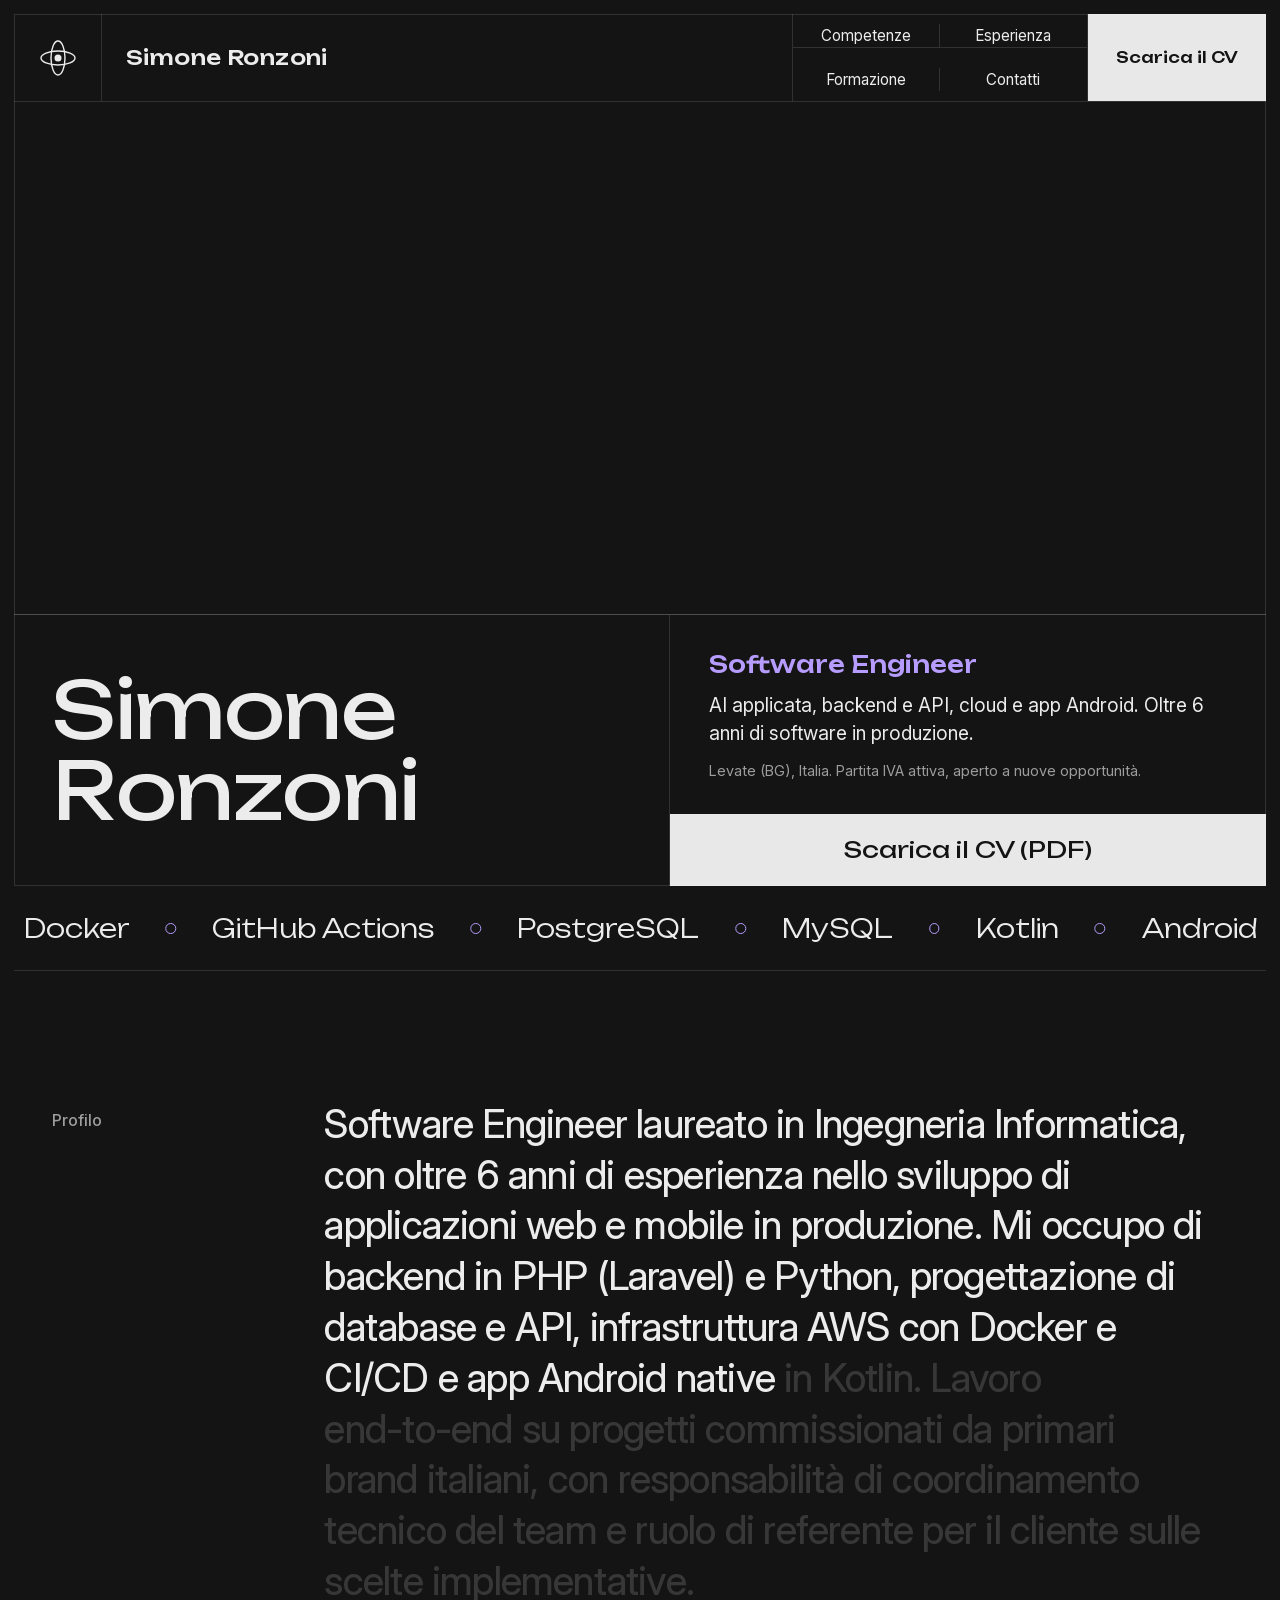
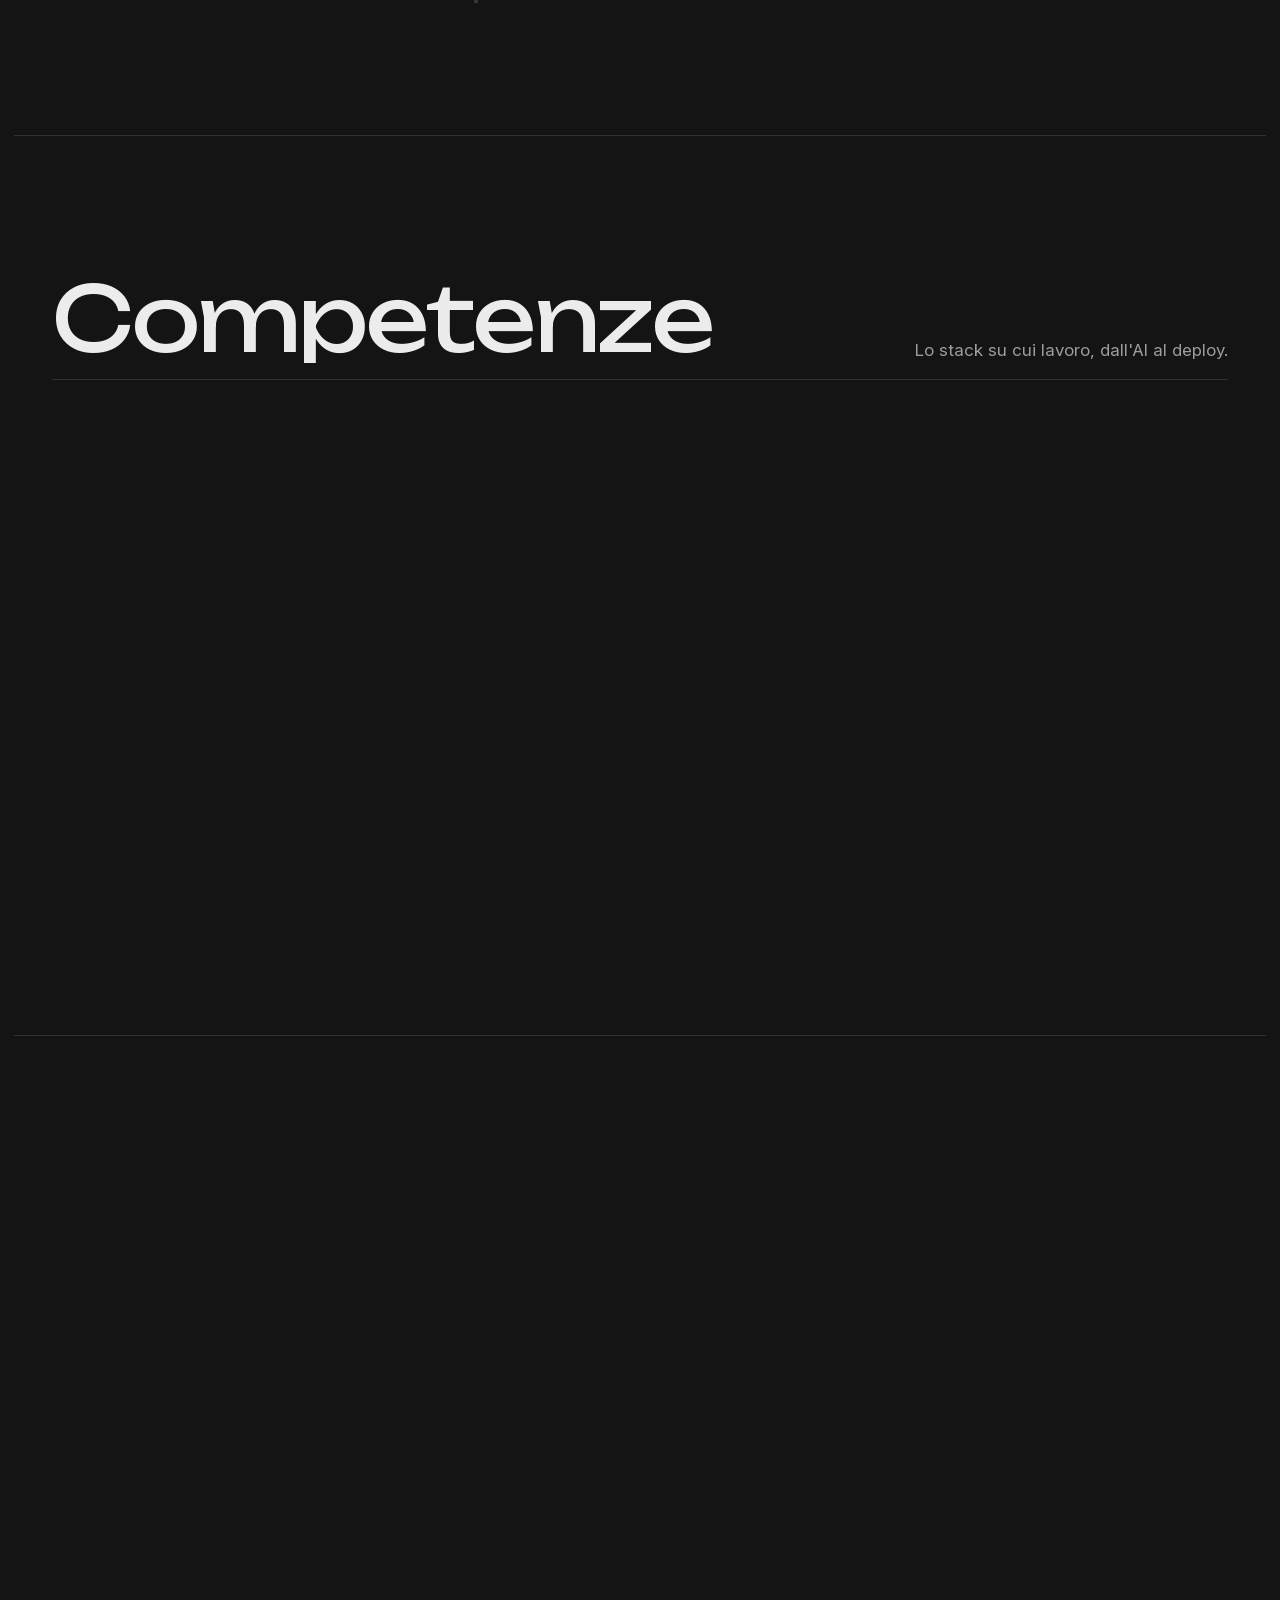
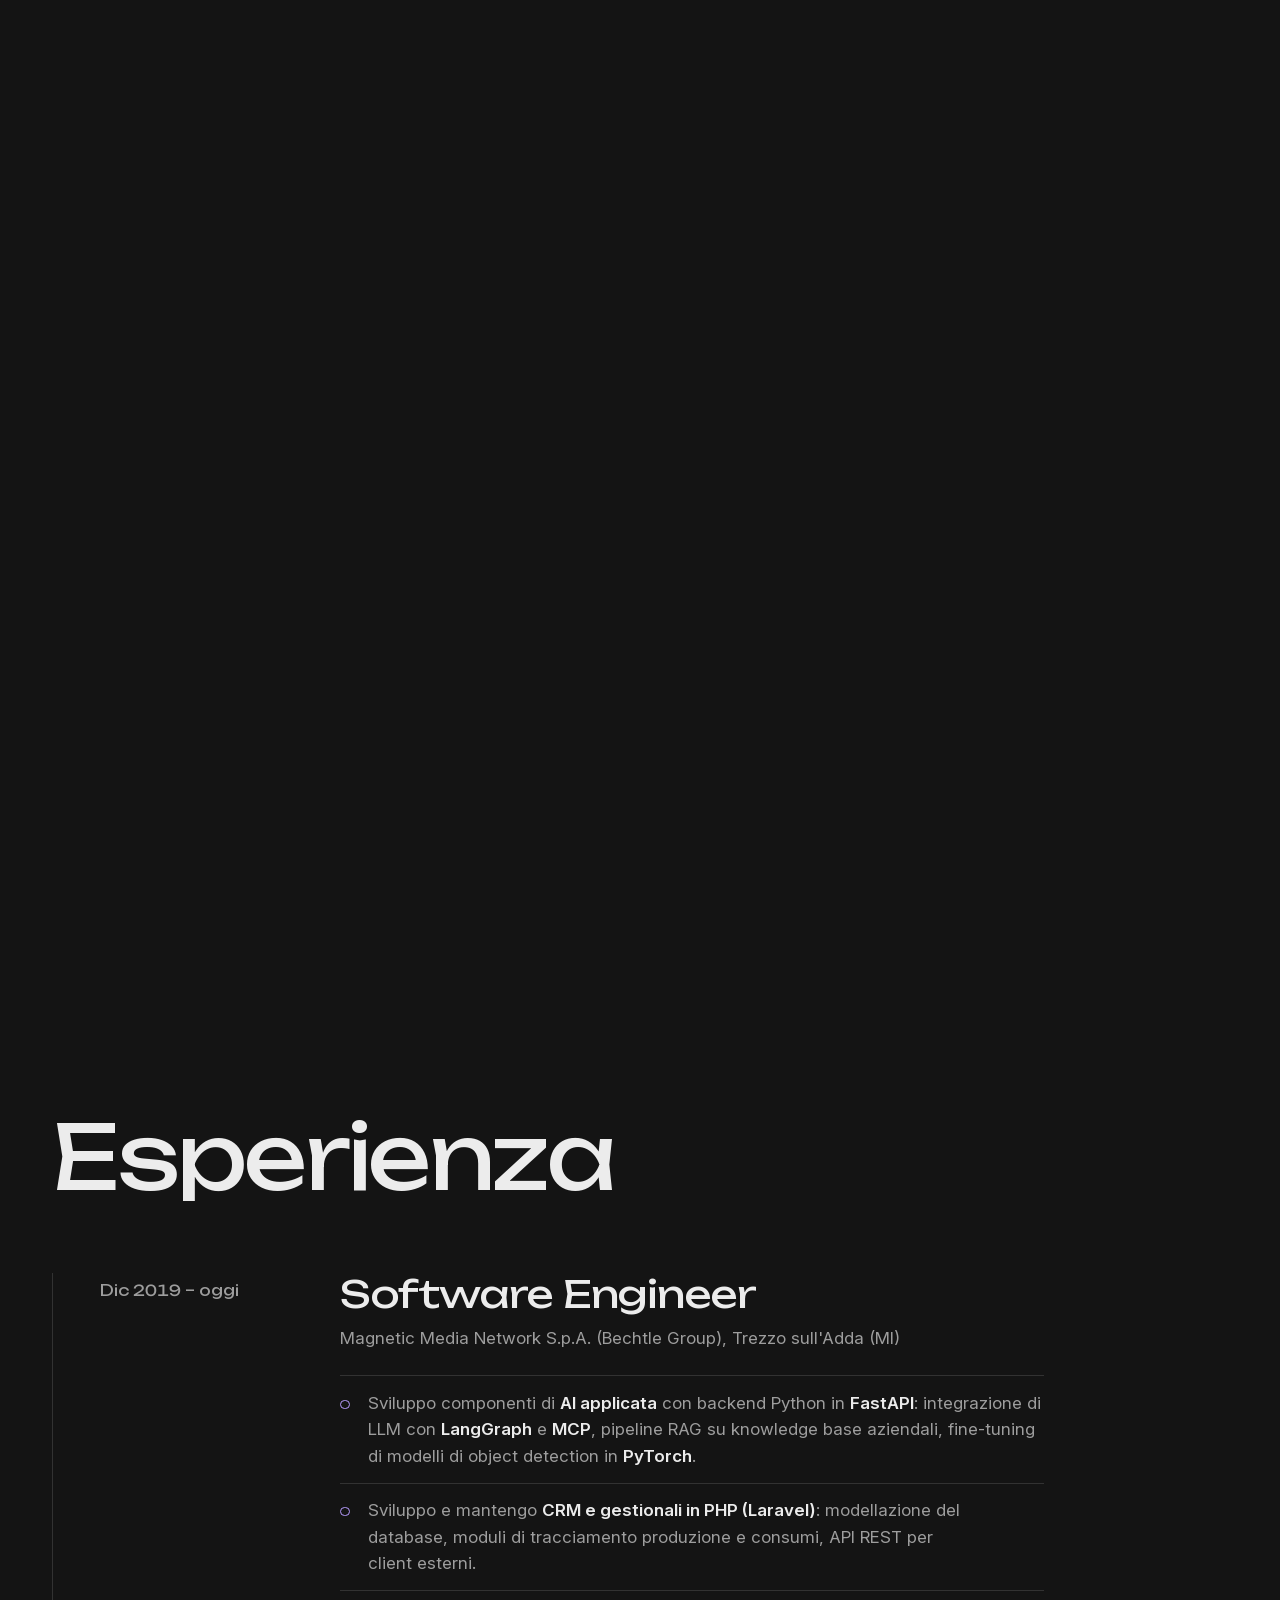
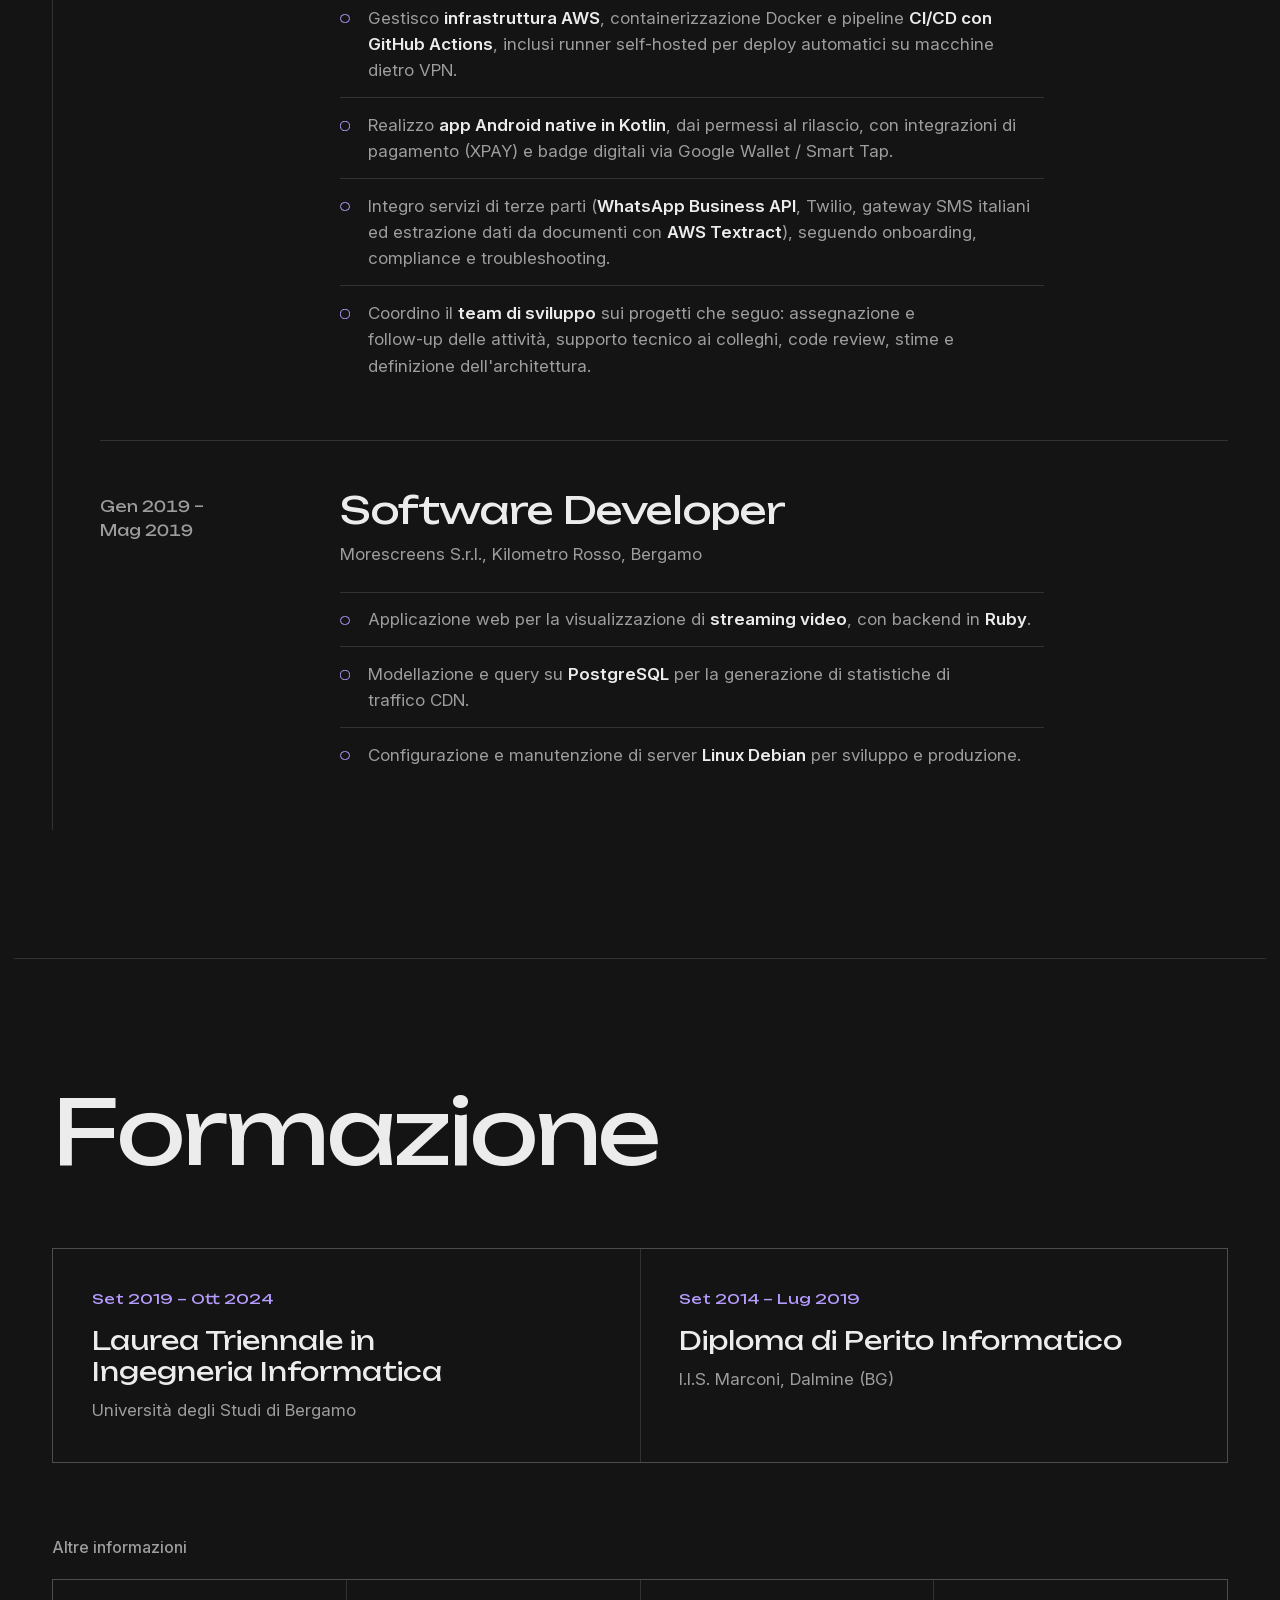
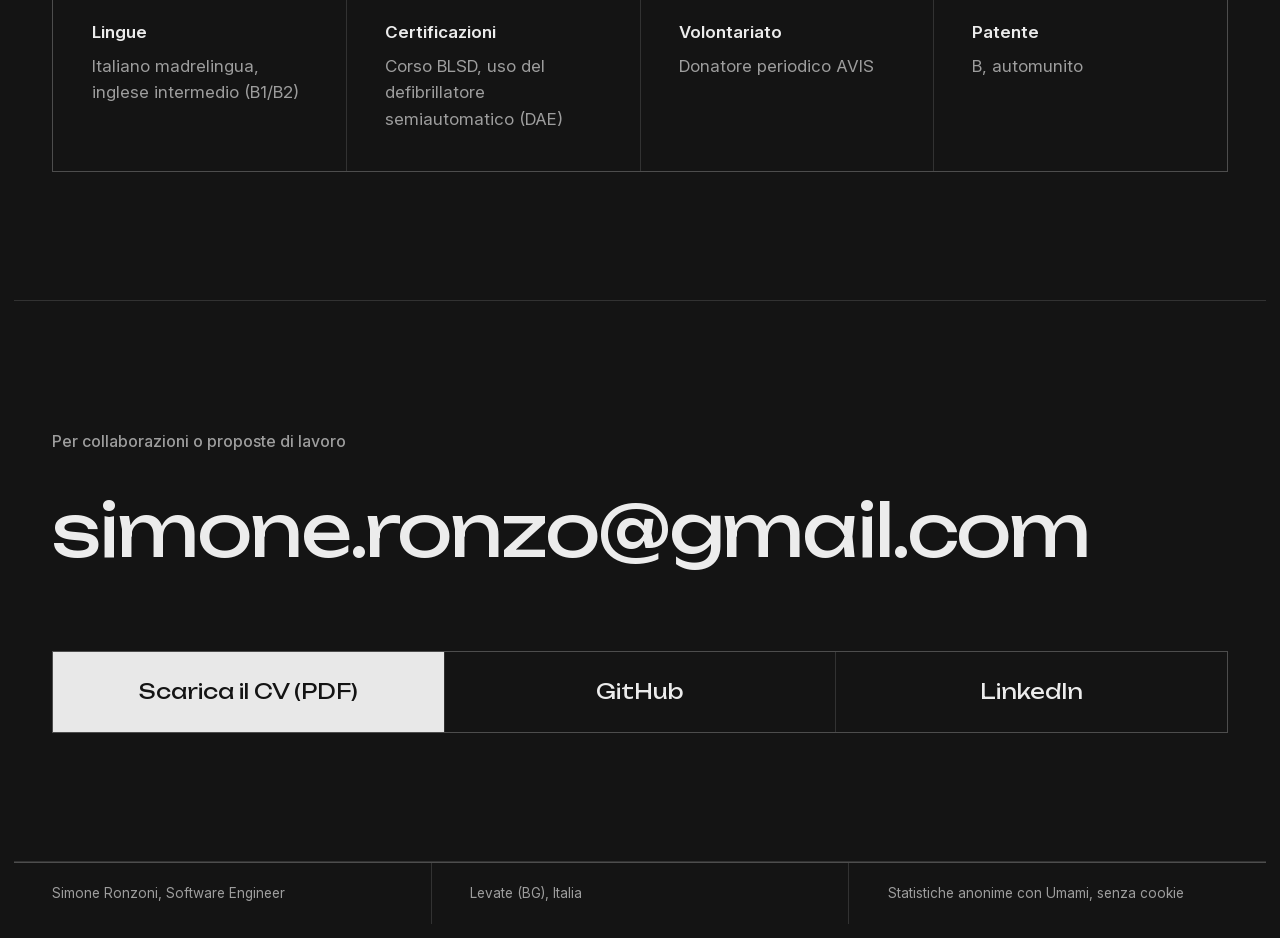
==== index.html @ 7e22f9b6 "reafactor UI/UX" ====
<!DOCTYPE html>
<html lang="it" class="no-js">
<head>
<meta charset="utf-8">
<meta name="viewport" content="width=device-width, initial-scale=1">
<title>Simone Ronzoni — Software Engineer</title>
<meta name="description" content="Software Engineer con oltre 6 anni di esperienza su software in produzione: AI applicata (LangGraph, RAG, MCP), backend PHP (Laravel) e Python (FastAPI), AWS con Docker e CI/CD, app Android in Kotlin.">
<meta property="og:title" content="Simone Ronzoni — Software Engineer">
<meta property="og:description" content="AI applicata, backend e API, cloud e app Android. Oltre 6 anni di software in produzione.">
<meta property="og:type" content="profile">
<meta name="color-scheme" content="dark">
<meta name="theme-color" content="#141414">
<link rel="icon" href="data:image/svg+xml,%3Csvg xmlns='http://www.w3.org/2000/svg' viewBox='0 0 40 40'%3E%3Crect width='40' height='40' rx='8' fill='%23141414'/%3E%3Cg fill='none' stroke='%23ececec' stroke-width='2'%3E%3Cellipse cx='20' cy='20' rx='15' ry='6'/%3E%3Cellipse cx='20' cy='20' rx='6' ry='15'/%3E%3C/g%3E%3Ccircle cx='20' cy='20' r='3.5' fill='%23b79cff'/%3E%3C/svg%3E">
<link rel="preload" href="assets/fonts/unbounded.woff2" as="font" type="font/woff2" crossorigin>
<link rel="preload" href="assets/fonts/inter.woff2" as="font" type="font/woff2" crossorigin>
<link rel="stylesheet" href="style.css?v=6">
<script>
  // Nasconde l'hero finché le animazioni non sono pronte; dopo 3 s lo mostra comunque.
  document.documentElement.className = "js";
  setTimeout(function () { document.documentElement.classList.add("pronto"); }, 3000);
</script>
<script defer src="https://cloud.umami.is/script.js" data-website-id="fff642de-449b-4c12-8211-c69fd789ce57" data-domains="ronzosimone.github.io"></script>
</head>
<body>

<a class="skip" href="#contenuto">Vai al contenuto</a>

<div class="cursore" aria-hidden="true"></div>

<header class="testata">
  <a class="testata-logo" href="#inizio" aria-label="Torna all'inizio">
    <svg viewBox="0 0 40 40" width="40" height="40" aria-hidden="true"><ellipse cx="20" cy="20" rx="17" ry="7"/><ellipse cx="20" cy="20" rx="7" ry="17"/><circle cx="20" cy="20" r="3.5"/></svg>
  </a>
  <a class="testata-nome" href="#inizio">Simone Ronzoni</a>
  <nav class="testata-nav" aria-label="Sezioni">
    <a href="#competenze">Competenze</a>
    <a href="#esperienza">Esperienza</a>
    <a href="#formazione">Formazione</a>
    <a href="#contatti">Contatti</a>
  </nav>
  <a class="testata-cv" href="assets/CV_Simone_Ronzoni.pdf" download target="_blank" data-umami-event="Scarica PDF">Scarica il CV</a>
</header>

<main id="contenuto">

  <!-- Hero: l'oggetto in fil di ferro segue il mouse e si chiude in una sfera mentre scorri -->
  <section class="eroe" id="inizio" aria-labelledby="t-nome">
    <div class="eroe-scena">
      <canvas class="eroe-canvas" aria-hidden="true"></canvas>
    </div>
    <div class="eroe-basso celle">
      <div class="eroe-titolo-cella">
        <h1 class="eroe-titolo" id="t-nome">Simone<br>Ronzoni</h1>
      </div>
      <div class="eroe-destra">
        <div class="eroe-info">
          <p class="eroe-ruolo">Software Engineer</p>
          <p class="eroe-sintesi">AI applicata, backend e API, cloud e app Android. Oltre 6 anni di software in produzione.</p>
          <p class="eroe-dati">Levate (BG), Italia. Partita IVA attiva, aperto a nuove opportunità.</p>
        </div>
        <a class="eroe-cta" href="assets/CV_Simone_Ronzoni.pdf" download target="_blank" data-umami-event="Scarica PDF">Scarica il CV (PDF)</a>
      </div>
    </div>
  </section>

  <!-- Nastro di tecnologie: accelera quando scorri -->
  <div class="nastro" aria-hidden="true">
    <div class="nastro-traccia">
      <ul>
        <li>LangGraph</li><li>RAG</li><li>MCP</li><li>FastAPI</li><li>PyTorch</li><li>Laravel</li><li>Python</li><li>PHP</li>
        <li>AWS</li><li>Docker</li><li>GitHub Actions</li><li>PostgreSQL</li><li>MySQL</li><li>Kotlin</li><li>Android</li><li>React</li><li>Node.js</li>
      </ul>
      <ul>
        <li>LangGraph</li><li>RAG</li><li>MCP</li><li>FastAPI</li><li>PyTorch</li><li>Laravel</li><li>Python</li><li>PHP</li>
        <li>AWS</li><li>Docker</li><li>GitHub Actions</li><li>PostgreSQL</li><li>MySQL</li><li>Kotlin</li><li>Android</li><li>React</li><li>Node.js</li>
      </ul>
    </div>
  </div>

  <!-- Profilo: le parole si accendono mentre scorri -->
  <section class="sezione profilo" id="profilo" aria-labelledby="t-profilo">
    <h2 class="etichetta" id="t-profilo">Profilo</h2>
    <p class="profilo-testo">
      Software Engineer laureato in Ingegneria Informatica, con oltre 6 anni di esperienza nello sviluppo
      di applicazioni web e mobile in produzione. Mi occupo di backend in PHP (Laravel) e Python, progettazione
      di database e API, infrastruttura AWS con Docker e CI/CD e app Android native in Kotlin. Lavoro end-to-end
      su progetti commissionati da primari brand italiani, con responsabilità di coordinamento tecnico del team
      e ruolo di referente per il cliente sulle scelte implementative.
    </p>
  </section>

  <!-- Competenze: su desktop la sezione si blocca e i pannelli scorrono in orizzontale -->
  <section class="competenze" id="competenze" aria-labelledby="t-competenze">
    <div class="competenze-testa">
      <h2 class="titolo-sezione" id="t-competenze">Competenze</h2>
      <p class="competenze-nota">Lo stack su cui lavoro, dall'AI al deploy.</p>
      <div class="competenze-avanzamento" aria-hidden="true"><span></span></div>
    </div>

    <div class="competenze-finestra">
      <div class="competenze-traccia">
        <article class="pannello pannello-ai">
          <svg class="pannello-icona" viewBox="0 0 24 24" width="44" height="44" aria-hidden="true"><path d="M12 1.5l2.6 7.9L22.5 12l-7.9 2.6L12 22.5l-2.6-7.9L1.5 12l7.9-2.6z"/></svg>
          <div class="pannello-corpo">
            <h3>AI applicata</h3>
            <p class="pannello-testo">Integrazione di LLM, pipeline RAG su knowledge base aziendali e fine-tuning di modelli di object detection, con backend Python in FastAPI.</p>
            <ul class="pannello-lista">
              <li>LangGraph</li>
              <li>RAG</li>
              <li>MCP (Model Context Protocol)</li>
              <li>PyTorch per object detection</li>
            </ul>
          </div>
        </article>

        <article class="pannello">
          <svg class="pannello-icona" viewBox="0 0 24 24" width="44" height="44" aria-hidden="true"><rect width="20" height="8" x="2" y="2" rx="2" ry="2"/><rect width="20" height="8" x="2" y="14" rx="2" ry="2"/><path d="M6 6h.01"/><path d="M6 18h.01"/></svg>
          <div class="pannello-corpo">
            <h3>Backend e API</h3>
            <ul class="pannello-lista">
              <li>Laravel</li>
              <li>FastAPI</li>
              <li>Node.js</li>
              <li>API REST</li>
            </ul>
          </div>
        </article>

        <article class="pannello">
          <svg class="pannello-icona" viewBox="0 0 24 24" width="44" height="44" aria-hidden="true"><rect width="14" height="20" x="5" y="2" rx="2" ry="2"/><path d="M12 18h.01"/></svg>
          <div class="pannello-corpo">
            <h3>App e web</h3>
            <ul class="pannello-lista">
              <li>Android nativo in Kotlin</li>
              <li>Gradle</li>
              <li>React</li>
              <li>Pagamenti XPAY</li>
              <li>Google Wallet e Smart Tap</li>
            </ul>
          </div>
        </article>

        <article class="pannello">
          <svg class="pannello-icona" viewBox="0 0 24 24" width="44" height="44" aria-hidden="true"><ellipse cx="12" cy="5" rx="9" ry="3"/><path d="M3 5V19A9 3 0 0 0 21 19V5"/><path d="M3 12A9 3 0 0 0 21 12"/></svg>
          <div class="pannello-corpo">
            <h3>Dati</h3>
            <ul class="pannello-lista">
              <li>MySQL</li>
              <li>PostgreSQL</li>
              <li>Progettazione schema e migrazioni</li>
            </ul>
          </div>
        </article>

        <article class="pannello">
          <svg class="pannello-icona" viewBox="0 0 24 24" width="44" height="44" aria-hidden="true"><path d="M17.5 19H9a7 7 0 1 1 6.71-9h1.79a4.5 4.5 0 1 1 0 9Z"/></svg>
          <div class="pannello-corpo">
            <h3>Cloud e DevOps</h3>
            <ul class="pannello-lista">
              <li>AWS (EC2, S3, IAM, Textract)</li>
              <li>Docker</li>
              <li>GitHub Actions e runner self-hosted</li>
              <li>Linux/Debian, Nginx</li>
            </ul>
          </div>
        </article>

        <article class="pannello">
          <svg class="pannello-icona" viewBox="0 0 24 24" width="44" height="44" aria-hidden="true"><path d="M12 22v-5"/><path d="M9 8V2"/><path d="M15 8V2"/><path d="M18 8v5a4 4 0 0 1-4 4h-4a4 4 0 0 1-4-4V8Z"/></svg>
          <div class="pannello-corpo">
            <h3>Integrazioni</h3>
            <ul class="pannello-lista">
              <li>WhatsApp Business API</li>
              <li>Twilio e gateway SMS</li>
              <li>Webhook e sistemi di terze parti</li>
            </ul>
          </div>
        </article>

        <article class="pannello">
          <svg class="pannello-icona" viewBox="0 0 24 24" width="44" height="44" aria-hidden="true"><path d="m16 18 6-6-6-6"/><path d="m8 6-6 6 6 6"/></svg>
          <div class="pannello-corpo">
            <h3>Linguaggi</h3>
            <ul class="pannello-lista">
              <li>Python</li>
              <li>PHP</li>
              <li>Java, Kotlin</li>
              <li>JavaScript</li>
              <li>SQL</li>
              <li>Ruby</li>
            </ul>
          </div>
        </article>

        <article class="pannello">
          <svg class="pannello-icona" viewBox="0 0 24 24" width="44" height="44" aria-hidden="true"><path d="M16 21v-2a4 4 0 0 0-4-4H6a4 4 0 0 0-4 4v2"/><circle cx="9" cy="7" r="4"/><path d="M22 21v-2a4 4 0 0 0-3-3.87"/><path d="M16 3.13a4 4 0 0 1 0 7.75"/></svg>
          <div class="pannello-corpo">
            <h3>Team e metodo</h3>
            <ul class="pannello-lista">
              <li>Coordinamento tecnico e stime</li>
              <li>Code review</li>
              <li>Git, Agile/Scrum</li>
              <li>Documentazione tecnica</li>
            </ul>
          </div>
        </article>
      </div>
    </div>
  </section>

  <!-- Esperienza: la linea si disegna mentre scorri -->
  <section class="sezione" id="esperienza" aria-labelledby="t-esperienza">
    <h2 class="titolo-sezione" id="t-esperienza">Esperienza</h2>

    <div class="linea-tempo">
      <div class="linea-binario" aria-hidden="true"><span class="linea-progresso"></span></div>

      <article class="tappa">
        <p class="tappa-periodo"><time datetime="2019-12">Dic 2019</time> – oggi</p>
        <div class="tappa-corpo">
          <h3>Software Engineer</h3>
          <p class="tappa-dove">Magnetic Media Network S.p.A. (Bechtle Group), Trezzo sull'Adda (MI)</p>
          <ul>
            <li>Sviluppo componenti di <b>AI applicata</b> con backend Python in <b>FastAPI</b>: integrazione di LLM con <b>LangGraph</b> e <b>MCP</b>, pipeline RAG su knowledge base aziendali, fine-tuning di modelli di object detection in <b>PyTorch</b>.</li>
            <li>Sviluppo e mantengo <b>CRM e gestionali in PHP (Laravel)</b>: modellazione del database, moduli di tracciamento produzione e consumi, API REST per client esterni.</li>
            <li>Gestisco <b>infrastruttura AWS</b>, containerizzazione Docker e pipeline <b>CI/CD con GitHub Actions</b>, inclusi runner self-hosted per deploy automatici su macchine dietro VPN.</li>
            <li>Realizzo <b>app Android native in Kotlin</b>, dai permessi al rilascio, con integrazioni di pagamento (XPAY) e badge digitali via Google Wallet / Smart Tap.</li>
            <li>Integro servizi di terze parti (<b>WhatsApp Business API</b>, Twilio, gateway SMS italiani ed estrazione dati da documenti con <b>AWS Textract</b>), seguendo onboarding, compliance e troubleshooting.</li>
            <li>Coordino il <b>team di sviluppo</b> sui progetti che seguo: assegnazione e follow-up delle attività, supporto tecnico ai colleghi, code review, stime e definizione dell'architettura.</li>
          </ul>
        </div>
      </article>

      <article class="tappa">
        <p class="tappa-periodo"><time datetime="2019-01">Gen 2019</time> – <time datetime="2019-05">Mag 2019</time></p>
        <div class="tappa-corpo">
          <h3>Software Developer</h3>
          <p class="tappa-dove">Morescreens S.r.l., Kilometro Rosso, Bergamo</p>
          <ul>
            <li>Applicazione web per la visualizzazione di <b>streaming video</b>, con backend in <b>Ruby</b>.</li>
            <li>Modellazione e query su <b>PostgreSQL</b> per la generazione di statistiche di traffico CDN.</li>
            <li>Configurazione e manutenzione di server <b>Linux Debian</b> per sviluppo e produzione.</li>
          </ul>
        </div>
      </article>
    </div>
  </section>

  <!-- Formazione e altre informazioni -->
  <section class="sezione" id="formazione" aria-labelledby="t-formazione">
    <h2 class="titolo-sezione" id="t-formazione">Formazione</h2>

    <div class="celle celle-due">
      <article class="cella rivela">
        <p class="cella-periodo"><time datetime="2019-09">Set 2019</time> – <time datetime="2024-10">Ott 2024</time></p>
        <h3>Laurea Triennale in Ingegneria Informatica</h3>
        <p class="cella-testo">Università degli Studi di Bergamo</p>
      </article>
      <article class="cella rivela">
        <p class="cella-periodo"><time datetime="2014-09">Set 2014</time> – <time datetime="2019-07">Lug 2019</time></p>
        <h3>Diploma di Perito Informatico</h3>
        <p class="cella-testo">I.I.S. Marconi, Dalmine (BG)</p>
      </article>
    </div>

    <h3 class="etichetta etichetta-altro rivela">Altre informazioni</h3>
    <dl class="celle celle-quattro">
      <div class="cella rivela">
        <dt>Lingue</dt>
        <dd>Italiano madrelingua, inglese intermedio (B1/B2)</dd>
      </div>
      <div class="cella rivela">
        <dt>Certificazioni</dt>
        <dd>Corso BLSD, uso del defibrillatore semiautomatico (DAE)</dd>
      </div>
      <div class="cella rivela">
        <dt>Volontariato</dt>
        <dd>Donatore periodico AVIS</dd>
      </div>
      <div class="cella rivela">
        <dt>Patente</dt>
        <dd>B, automunito</dd>
      </div>
    </dl>
  </section>

  <!-- Contatti -->
  <section class="sezione contatti" id="contatti" aria-labelledby="t-contatti">
    <h2 class="etichetta" id="t-contatti">Per collaborazioni o proposte di lavoro</h2>
    <p class="contatti-email-riga">
      <a class="contatti-email magnetico" href="mailto:simone.ronzo@gmail.com" data-umami-event="Email"><span>simone.ronzo@gmail.com</span></a>
    </p>
    <div class="celle celle-tre contatti-link">
      <a class="cella-link cella-chiara" href="assets/CV_Simone_Ronzoni.pdf" download target="_blank" data-umami-event="Scarica PDF">Scarica il CV (PDF)</a>
      <a class="cella-link" href="https://github.com/Ronzosimone" target="_blank" rel="me noopener" data-umami-event="GitHub">GitHub</a>
      <a class="cella-link" href="https://www.linkedin.com/in/simone-ronzoni-3bb3a3156" target="_blank" rel="me noopener" data-umami-event="LinkedIn">LinkedIn</a>
    </div>
  </section>

</main>

<footer class="piede celle">
  <p>Simone Ronzoni, Software Engineer</p>
  <p>Levate (BG), Italia</p>
  <p>Statistiche anonime con Umami, senza cookie</p>
</footer>

<script defer src="assets/js/lenis.min.js"></script>
<script defer src="assets/js/gsap.min.js"></script>
<script defer src="assets/js/ScrollTrigger.min.js"></script>
<script defer src="assets/js/SplitText.min.js"></script>
<script defer src="assets/js/main.js"></script>

</body>
</html>
---- style.css ----
/* Simone Ronzoni — CV
   Scheda tecnica scura: cornice fissa, celle con bordi sottili, titoli larghi (Unbounded),
   un accento viola. Le animazioni stanno in assets/js/main.js; senza JS la pagina è completa. */

@font-face {
  font-family: "Unbounded";
  src: url("assets/fonts/unbounded.woff2") format("woff2");
  font-weight: 200 900;
  font-style: normal;
  font-display: swap;
}

@font-face {
  font-family: "Inter";
  src: url("assets/fonts/inter.woff2") format("woff2");
  font-weight: 100 900;
  font-style: normal;
  font-display: swap;
}

:root {
  color-scheme: dark;

  --fondo:     #141414;
  --pannello:  #1a1a1a;
  --testo:     #ececec;
  --tenue:     #9d9d9d;
  --linea:     rgb(255 255 255 / .13);
  --accento:   #b79cff;
  --chiaro:    #e8e8e8;
  --su-chiaro: #141414;

  --display: "Unbounded", "Inter", system-ui, sans-serif;
  --corpo:   "Inter", -apple-system, BlinkMacSystemFont, "Segoe UI", sans-serif;

  --cornice: clamp(.5rem, 1.1vw, 1rem);   /* margine tra finestra e cornice */
  --testata: 5.5rem;                      /* altezza della barra in alto */
  --spazio:  clamp(1.25rem, 3vw, 2.5rem); /* padding interno delle sezioni */
  --curva:   cubic-bezier(.16, 1, .3, 1);
}

* { box-sizing: border-box; }

html {
  -webkit-text-size-adjust: 100%;
  scroll-behavior: smooth;
  scroll-padding-top: calc(var(--testata) + var(--cornice));
}

/* Lenis gestisce lo scroll da solo */
html.lenis,
html.lenis body { height: auto; }
.lenis:not(.lenis-autoToggle).lenis-stopped { overflow: clip; }
.lenis.lenis-smooth { scroll-behavior: auto !important; }

body {
  margin: 0;
  padding: var(--cornice);
  background: var(--fondo);
  color: var(--testo);
  font-family: var(--corpo);
  font-size: 17px;
  line-height: 1.55;
  -webkit-font-smoothing: antialiased;
  -moz-osx-font-smoothing: grayscale;
}

/* Cornice fissa: copre i margini e disegna il bordo attorno alla finestra */
body::before {
  content: "";
  position: fixed;
  inset: 0;
  z-index: 55;
  border: var(--cornice) solid var(--fondo);
  pointer-events: none;
}
body::after {
  content: "";
  position: fixed;
  inset: var(--cornice);
  z-index: 56;
  border: 1px solid var(--linea);
  pointer-events: none;
}

h1, h2, h3 { text-wrap: balance; }
p, li, dd  { text-wrap: pretty; }

b { font-weight: 600; color: var(--testo); }

a { color: inherit; }

:focus-visible {
  outline: 2px solid var(--accento);
  outline-offset: 2px;
}

.skip {
  position: absolute;
  left: -9999px;
}
.skip:focus {
  left: 2rem;
  top: 2rem;
  z-index: 100;
  padding: .6rem 1rem;
  background: var(--accento);
  color: var(--su-chiaro);
}

/* Griglia di celle: le linee sono lo sfondo che traspare dai gap da 1px */
.celle {
  display: grid;
  gap: 1px;
  margin: 0;
  background: var(--linea);
  border: 1px solid var(--linea);
}
.celle > * { background: var(--fondo); }

/* ---------- Cursore ---------- */

.cursore {
  position: fixed;
  top: 0;
  left: 0;
  z-index: 100;
  width: 2.25rem;
  height: 2.25rem;
  margin: -1.125rem 0 0 -1.125rem;
  border: 1px solid #fff;
  border-radius: 50%;
  pointer-events: none;
  mix-blend-mode: difference;
  opacity: 0;
  transition:
    opacity .3s ease-out,
    width .35s var(--curva),
    height .35s var(--curva),
    margin .35s var(--curva),
    background-color .35s var(--curva);
}
.cursore.visibile { opacity: 1; }
/* Sopra link e pulsanti: anello viola più grande (senza "difference", che sul viola darebbe verde) */
.cursore.sopra {
  width: 4.5rem;
  height: 4.5rem;
  margin: -2.25rem 0 0 -2.25rem;
  border-color: var(--accento);
  background: rgb(183 156 255 / .16);
  mix-blend-mode: normal;
}

/* ---------- Barra in alto ---------- */

.testata {
  position: fixed;
  top: var(--cornice);
  left: var(--cornice);
  right: var(--cornice);
  z-index: 50;
  display: grid;
  grid-template-columns: var(--testata) auto 1fr auto auto;
  height: var(--testata);
  background: var(--fondo);
  border-bottom: 1px solid var(--linea);
}

.testata > * {
  display: flex;
  align-items: center;
  border-right: 1px solid var(--linea);
  text-decoration: none;
}
.testata > :last-child { border-right: 0; }

.testata-logo { justify-content: center; }
.testata-logo svg {
  width: 2.5rem;
  height: 2.5rem;
  fill: none;
  stroke: var(--testo);
  stroke-width: 1.4;
}
.testata-logo circle { fill: var(--testo); stroke: none; }

.testata-nome {
  padding-inline: 1.5rem;
  font-family: var(--display);
  font-size: clamp(1rem, 1.6vw, 1.35rem);
  font-weight: 500;
  letter-spacing: .02em;
  white-space: nowrap;
}

/* Spazio vuoto tra nome e navigazione */
.testata-nome { border-right: 0; }

.testata-nav {
  display: grid;
  grid-column: 4;
  grid-template-columns: repeat(2, minmax(0, 1fr));
  border-left: 1px solid var(--linea);
}
.testata-nav a {
  display: flex;
  align-items: center;
  justify-content: center;
  padding-inline: 1.75rem;
  font-size: .95rem;
  text-decoration: none;
  transition: background-color .3s var(--curva), color .3s var(--curva);
}
.testata-nav a:nth-child(odd)  { border-right: 1px solid var(--linea); }
.testata-nav a:nth-child(-n+2) { border-bottom: 1px solid var(--linea); }
.testata-nav a:hover { background: var(--testo); color: var(--su-chiaro); }

.testata-cv {
  justify-content: center;
  padding-inline: 1.75rem;
  background: var(--chiaro);
  color: var(--su-chiaro);
  font-family: var(--display);
  font-size: .95rem;
  font-weight: 500;
  white-space: nowrap;
  transition: background-color .3s var(--curva);
}
.testata-cv:hover { background: var(--accento); }

/* ---------- Hero ---------- */

.eroe {
  display: grid;
  grid-template-rows: minmax(0, 1fr) auto;
  height: calc(100svh - 2 * var(--cornice));
  min-height: 40rem;
  padding-top: var(--testata);
}

.eroe-scena {
  position: relative;
  min-height: 0;
}

.eroe-canvas {
  position: absolute;
  inset: 0;
  display: block;
  width: 100%;
  height: 100%;
}

.eroe-basso {
  grid-template-columns: minmax(0, 1.1fr) minmax(0, 1fr);
  border-inline: 0;
  border-bottom: 0;
}

.eroe-titolo-cella {
  display: flex;
  align-items: center;
  padding: clamp(1.5rem, 3vw, 2.5rem) var(--spazio);
}

.eroe-titolo {
  margin: 0;
  font-family: var(--display);
  font-size: clamp(2.6rem, 6.2vw, 6rem);
  font-weight: 400;
  line-height: 1.02;
  letter-spacing: -0.02em;
}

.eroe-destra {
  display: grid;
  grid-template-rows: 1fr auto;
  background: var(--fondo);
}

.eroe-info { padding: clamp(1.25rem, 2.5vw, 2rem) var(--spazio); }

.eroe-ruolo {
  margin: 0;
  font-family: var(--display);
  font-size: clamp(1.1rem, 1.8vw, 1.5rem);
  font-weight: 500;
  color: var(--accento);
}

.eroe-sintesi {
  max-width: 34em;
  margin: .6rem 0 0;
  font-size: clamp(1.05rem, 1.5vw, 1.25rem);
  line-height: 1.45;
}

.eroe-dati {
  margin: .75rem 0 0;
  font-size: .9rem;
  color: var(--tenue);
}

.eroe-cta {
  display: flex;
  align-items: center;
  justify-content: center;
  min-height: 4.5rem;
  padding: 1rem;
  background: var(--chiaro);
  color: var(--su-chiaro);
  font-family: var(--display);
  font-size: clamp(1.05rem, 1.8vw, 1.5rem);
  font-weight: 400;
  text-decoration: none;
  transition: background-color .35s var(--curva);
}
.eroe-cta:hover { background: var(--accento); }

/* Prima dell'ingresso animato l'hero resta nascosto (al massimo 3 s, vedi <head>) */
.js:not(.pronto) .eroe-titolo,
.js:not(.pronto) .eroe-info,
.js:not(.pronto) .eroe-cta,
.js:not(.pronto) .testata { visibility: hidden; }

/* ---------- Nastro ---------- */

.nastro {
  overflow: hidden;
  border-block: 1px solid var(--linea);
}

.nastro-traccia {
  display: flex;
  width: max-content;
}

.nastro ul {
  display: flex;
  margin: 0;
  padding: 0;
  list-style: none;
}

.nastro li {
  display: flex;
  align-items: center;
  gap: 2.25rem;
  padding: 1.35rem 0 1.35rem 2.25rem;
  font-family: var(--display);
  font-size: clamp(1.1rem, 2vw, 1.6rem);
  font-weight: 300;
  white-space: nowrap;
}

/* Separatore: un piccolo anello */
.nastro li::after {
  content: "";
  width: .55rem;
  height: .55rem;
  border: 1px solid var(--accento);
  border-radius: 50%;
}

/* ---------- Sezioni ---------- */

.sezione {
  padding: clamp(4.5rem, 10vw, 8rem) var(--spazio);
  border-bottom: 1px solid var(--linea);
}

.titolo-sezione {
  margin: 0 0 clamp(2.5rem, 6vw, 4.5rem);
  font-family: var(--display);
  font-size: clamp(2.4rem, 7vw, 6.5rem);
  font-weight: 400;
  line-height: 1;
  letter-spacing: -0.03em;
}

.etichetta {
  margin: 0;
  font-family: var(--corpo);
  font-size: 1rem;
  font-weight: 500;
  color: var(--tenue);
}

/* ---------- Profilo ---------- */

.profilo {
  display: grid;
  grid-template-columns: 14rem minmax(0, 1fr);
  gap: 1.5rem 3rem;
}

.profilo .etichetta { padding-top: .6rem; }

.profilo-testo {
  max-width: 30em;
  margin: 0;
  font-size: clamp(1.5rem, 3.1vw, 2.75rem);
  font-weight: 450;
  line-height: 1.28;
  letter-spacing: -0.02em;
}

/* ---------- Competenze ---------- */

.competenze {
  padding: clamp(4.5rem, 10vw, 8rem) var(--spazio);
  border-bottom: 1px solid var(--linea);
  overflow: hidden;
}

.competenze-testa {
  display: grid;
  grid-template-columns: minmax(0, 1fr) auto;
  align-items: end;
  gap: 1rem 2rem;
  margin-bottom: clamp(2rem, 4vw, 3rem);
}

.competenze-testa .titolo-sezione { margin: 0; }

.competenze-nota {
  margin: 0;
  color: var(--tenue);
}

.competenze-avanzamento {
  display: none;
  grid-column: 1 / -1;
  height: 1px;
  background: var(--linea);
}
.competenze-avanzamento span {
  display: block;
  height: 100%;
  background: var(--accento);
  transform: scaleX(0);
  transform-origin: left center;
}

.competenze-traccia {
  display: grid;
  grid-template-columns: repeat(auto-fill, minmax(min(100%, 17rem), 1fr));
  gap: 1rem;
}

.pannello {
  --mx: 50%;
  --my: 50%;
  position: relative;
  display: flex;
  flex-direction: column;
  gap: 2.5rem;
  padding: clamp(1.5rem, 2.5vw, 2.25rem);
  border: 1px solid var(--linea);
  background:
    radial-gradient(22rem circle at var(--mx) var(--my), rgb(183 156 255 / var(--luce, 0)), transparent 70%),
    var(--pannello);
  transition: border-color .4s var(--curva);
}
.pannello:hover { --luce: .1; border-color: rgb(255 255 255 / .28); }

.pannello-icona {
  width: 2.75rem;
  height: 2.75rem;
  fill: none;
  stroke: var(--testo);
  stroke-width: 1.3;
  stroke-linecap: round;
  stroke-linejoin: round;
}

.pannello-corpo { margin-top: auto; }

.pannello h3 {
  margin: 0;
  font-family: var(--display);
  font-size: clamp(1.35rem, 2vw, 1.75rem);
  font-weight: 400;
  line-height: 1.15;
  letter-spacing: -0.01em;
}

.pannello-testo {
  margin: .9rem 0 0;
  color: var(--tenue);
}

.pannello-lista {
  margin: 1.25rem 0 0;
  padding: 0;
  list-style: none;
}
.pannello-lista li {
  padding: .6rem 0;
  border-top: 1px solid var(--linea);
  font-size: .98rem;
}

/* Il pannello AI è quello in evidenza */
.pannello-ai {
  --luce: .14;
  --mx: 85%;
  --my: 10%;
  border-color: var(--accento);
}
.pannello-ai:hover { --luce: .2; border-color: var(--accento); }
.pannello-ai .pannello-icona { fill: var(--accento); stroke: none; }
.pannello-ai h3 { color: var(--accento); font-size: clamp(1.75rem, 2.8vw, 2.5rem); }

/* Desktop con animazioni: la sezione si blocca e la traccia scorre in orizzontale */
.orizzontale .competenze {
  display: flex;
  flex-direction: column;
  height: 100vh;
  padding-top: calc(var(--testata) + var(--cornice) + clamp(1.5rem, 4vh, 3rem));
  padding-bottom: calc(var(--cornice) + clamp(1.5rem, 4vh, 2.5rem));
}
.orizzontale .competenze-avanzamento { display: block; }
.orizzontale .competenze-finestra {
  flex: 1;
  min-height: 0;
}
.orizzontale .competenze-traccia {
  display: flex;
  width: max-content;
  height: 100%;
  gap: 1rem;
  will-change: transform;
}
.orizzontale .pannello { width: clamp(18rem, 24vw, 23rem); }
.orizzontale .pannello-ai { width: clamp(24rem, 36vw, 34rem); }

/* ---------- Esperienza ---------- */

.linea-tempo {
  position: relative;
  padding-left: clamp(1.5rem, 4vw, 3rem);
}

.linea-binario {
  position: absolute;
  top: 0;
  bottom: 0;
  left: 0;
  width: 1px;
  background: var(--linea);
}

.linea-progresso {
  display: block;
  height: 100%;
  background: var(--accento);
  transform-origin: center top;
}

.tappa {
  display: grid;
  grid-template-columns: 12rem minmax(0, 1fr);
  gap: 1rem 3rem;
  padding-block: clamp(2rem, 4vw, 3rem);
  border-top: 1px solid var(--linea);
}
.tappa:first-of-type { padding-top: 0; border-top: 0; }

.tappa-periodo {
  margin: .35rem 0 0;
  font-family: var(--display);
  font-size: .95rem;
  font-weight: 400;
  color: var(--tenue);
  font-variant-numeric: tabular-nums;
}

.tappa h3 {
  margin: 0;
  font-family: var(--display);
  font-size: clamp(1.5rem, 3vw, 2.4rem);
  font-weight: 400;
  line-height: 1.1;
  letter-spacing: -0.02em;
}

.tappa-dove {
  margin: .6rem 0 0;
  color: var(--tenue);
}

.tappa ul {
  max-width: 44rem;
  margin: 1.5rem 0 0;
  padding: 0;
  list-style: none;
}

.tappa li {
  position: relative;
  padding: .85rem 0 .85rem 1.75rem;
  border-top: 1px solid var(--linea);
  color: var(--tenue);
}
.tappa li::before {
  content: "";
  position: absolute;
  left: 0;
  top: 1.45rem;
  width: .45rem;
  height: .45rem;
  border: 1px solid var(--accento);
  border-radius: 50%;
}

/* ---------- Formazione ---------- */

.celle-due     { grid-template-columns: repeat(2, minmax(0, 1fr)); }
.celle-tre     { grid-template-columns: repeat(3, minmax(0, 1fr)); }
.celle-quattro { grid-template-columns: repeat(4, minmax(0, 1fr)); }

.cella { padding: clamp(1.5rem, 3vw, 2.5rem); }

.cella h3 {
  margin: 1rem 0 0;
  font-family: var(--display);
  font-size: clamp(1.2rem, 2vw, 1.6rem);
  font-weight: 400;
  line-height: 1.2;
}

.cella-periodo {
  margin: 0;
  font-family: var(--display);
  font-size: .9rem;
  color: var(--accento);
}

.cella-testo {
  margin: .6rem 0 0;
  color: var(--tenue);
}

.etichetta-altro { margin: clamp(3rem, 6vw, 4.5rem) 0 1.25rem; }

.celle-quattro dt { font-weight: 600; }
.celle-quattro dd {
  margin: .5rem 0 0;
  color: var(--tenue);
}

/* ---------- Contatti ---------- */

.contatti-email-riga { margin: clamp(1.5rem, 3vw, 2.5rem) 0 clamp(3rem, 7vw, 5rem); }

.contatti-email {
  display: inline-block;
  font-family: var(--display);
  font-size: clamp(1.4rem, 5.6vw, 5.5rem);
  font-weight: 400;
  line-height: 1.1;
  letter-spacing: -0.03em;
  text-decoration: none;
  overflow-wrap: anywhere;
}

.contatti-email span {
  background: linear-gradient(var(--accento), var(--accento)) no-repeat left bottom / 0 2px;
  transition: color .4s var(--curva), background-size .6s var(--curva);
}
.contatti-email:hover span {
  color: var(--accento);
  background-size: 100% 2px;
}

.cella-link {
  display: flex;
  align-items: center;
  justify-content: center;
  min-height: 5rem;
  padding: 1rem;
  font-family: var(--display);
  font-size: clamp(1rem, 1.6vw, 1.3rem);
  text-decoration: none;
  transition: background-color .35s var(--curva), color .35s var(--curva);
}
.cella-link:hover { background: var(--testo); color: var(--su-chiaro); }

.celle > .cella-chiara { background: var(--chiaro); color: var(--su-chiaro); }
.celle > .cella-chiara:hover { background: var(--accento); }

/* ---------- Piede ---------- */

.piede {
  grid-template-columns: repeat(3, minmax(0, 1fr));
  border: 0;
  border-top: 1px solid var(--linea);
  margin-bottom: 0;
  font-size: .85rem;
  color: var(--tenue);
}
.piede p {
  margin: 0;
  padding: 1.25rem var(--spazio);
}

/* ---------- Tablet ---------- */

@media (max-width: 64rem) {
  .testata-nav a { padding-inline: 1.1rem; }
  .celle-quattro { grid-template-columns: repeat(2, minmax(0, 1fr)); }
}

/* ---------- Mobile ---------- */

@media (max-width: 46rem) {
  :root { --testata: 4rem; }

  body { font-size: 16px; }

  .testata { grid-template-columns: var(--testata) minmax(0, 1fr) auto; }
  .testata-nav { display: none; }
  .testata-nome { padding-inline: 1rem; font-size: .95rem; }
  .testata-cv { padding-inline: 1rem; font-size: .8rem; }

  .eroe {
    height: auto;
    min-height: 0;
    grid-template-rows: 55svh auto;
  }

  .eroe-basso,
  .celle-due,
  .celle-tre,
  .celle-quattro,
  .piede { grid-template-columns: minmax(0, 1fr); }

  .profilo { grid-template-columns: minmax(0, 1fr); }
  .profilo .etichetta { padding-top: 0; }

  .competenze-testa { grid-template-columns: minmax(0, 1fr); }

  .tappa { grid-template-columns: minmax(0, 1fr); }
}

/* ---------- Movimento ridotto ---------- */

@media (prefers-reduced-motion: reduce) {
  html { scroll-behavior: auto; }

  *, *::before, *::after {
    animation: none !important;
    transition: none !important;
  }

  .cursore { display: none; }
}

/* ---------- Stampa ---------- */

@media print {
  :root {
    --fondo: #fff;
    --pannello: #fff;
    --testo: #000;
    --tenue: #333;
    --linea: #bbb;
    --accento: #5b3fc4;
    --chiaro: #fff;
    --su-chiaro: #000;
  }

  body { padding: 0; font-size: 10.5pt; }
  body::before, body::after,
  .testata, .cursore, .skip, .eroe-scena, .nastro, .competenze-avanzamento { display: none; }

  .eroe { height: auto; min-height: 0; padding-top: 0; }
  .js:not(.pronto) .eroe-titolo,
  .js:not(.pronto) .eroe-info,
  .js:not(.pronto) .eroe-cta { visibility: visible; }
}
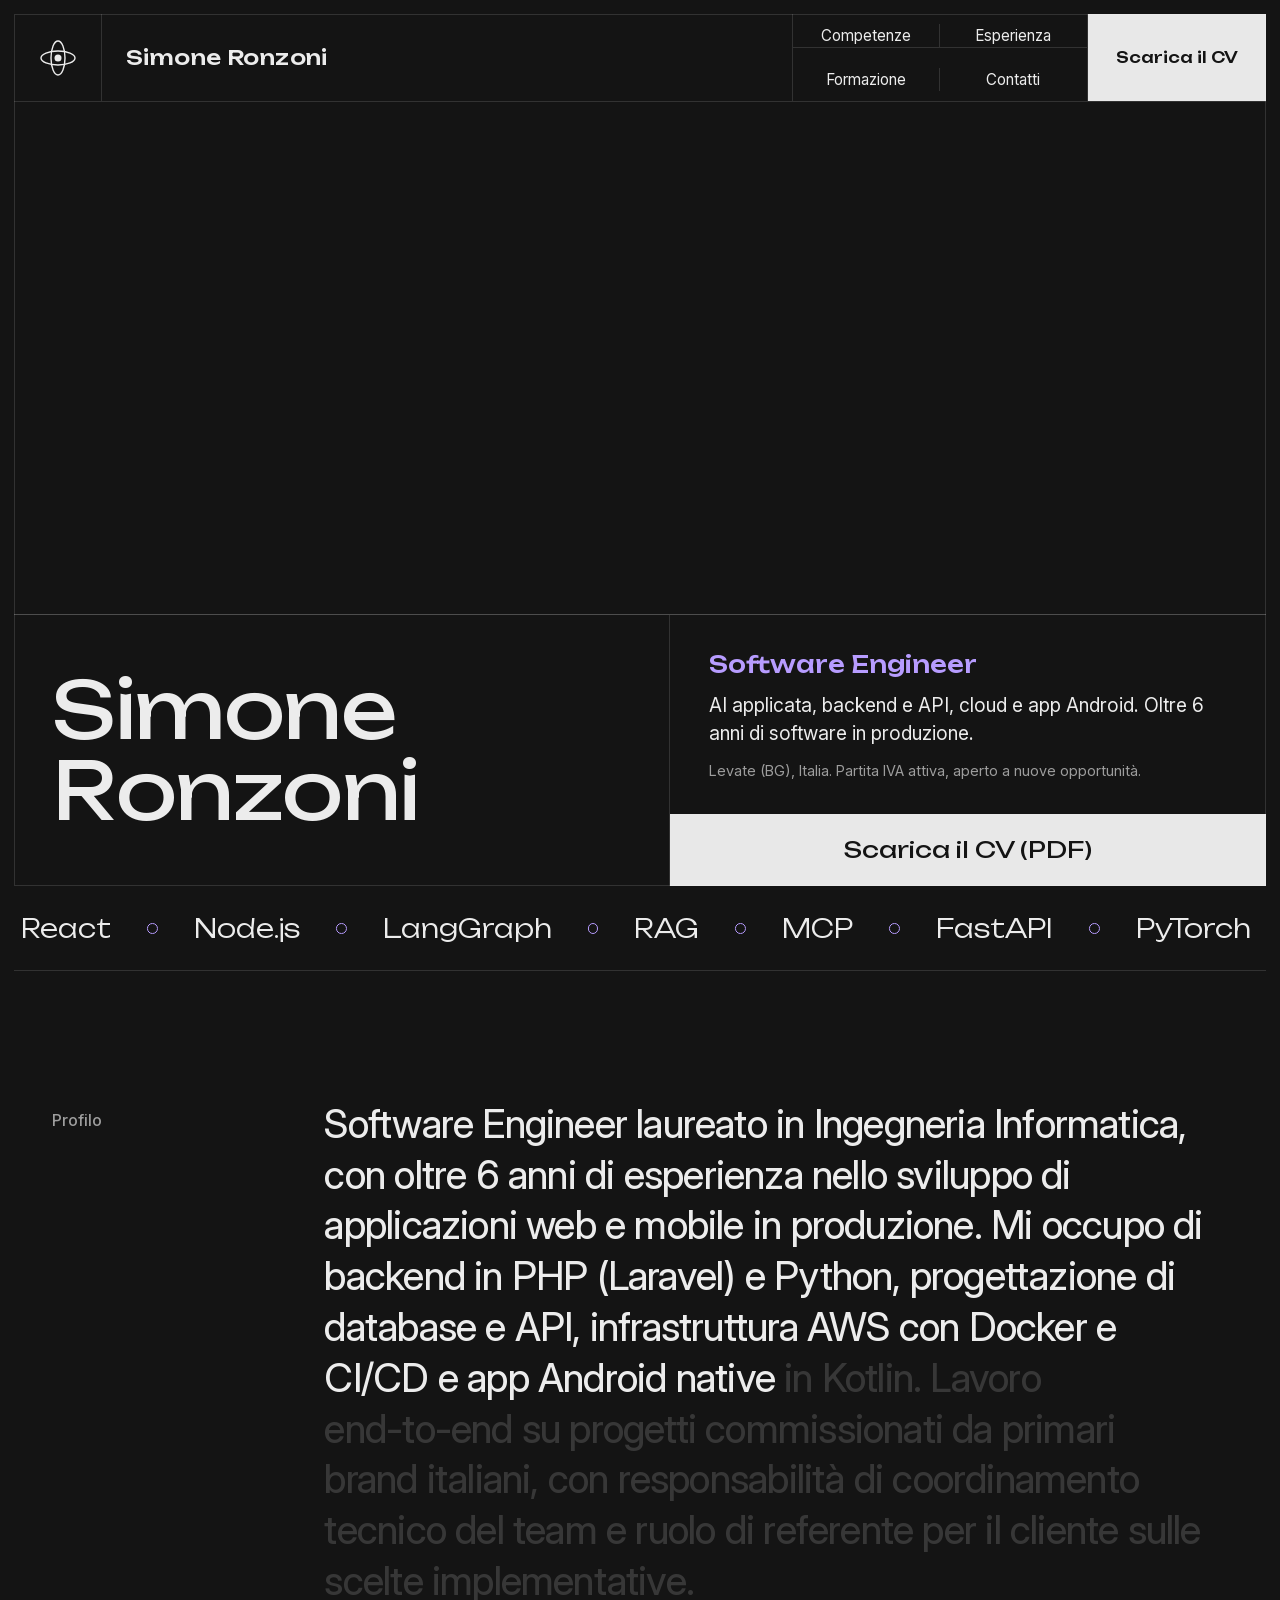
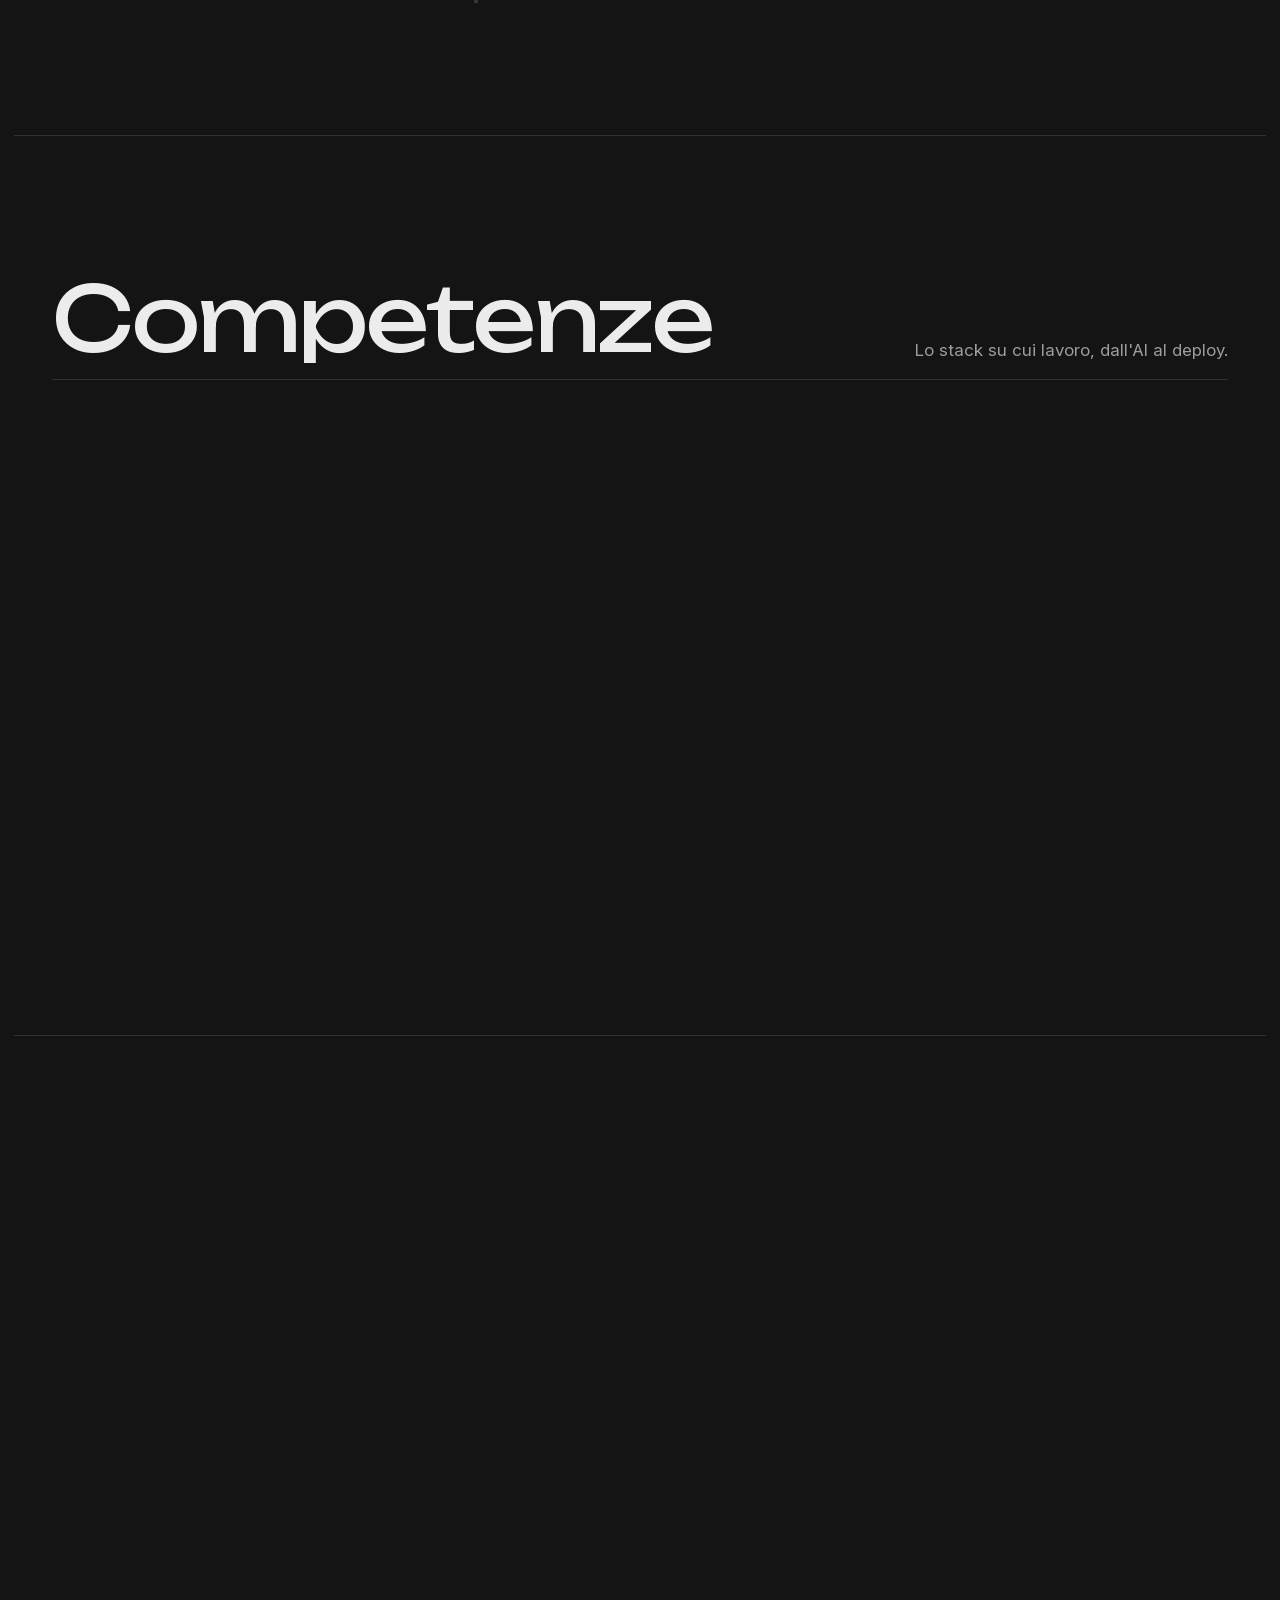
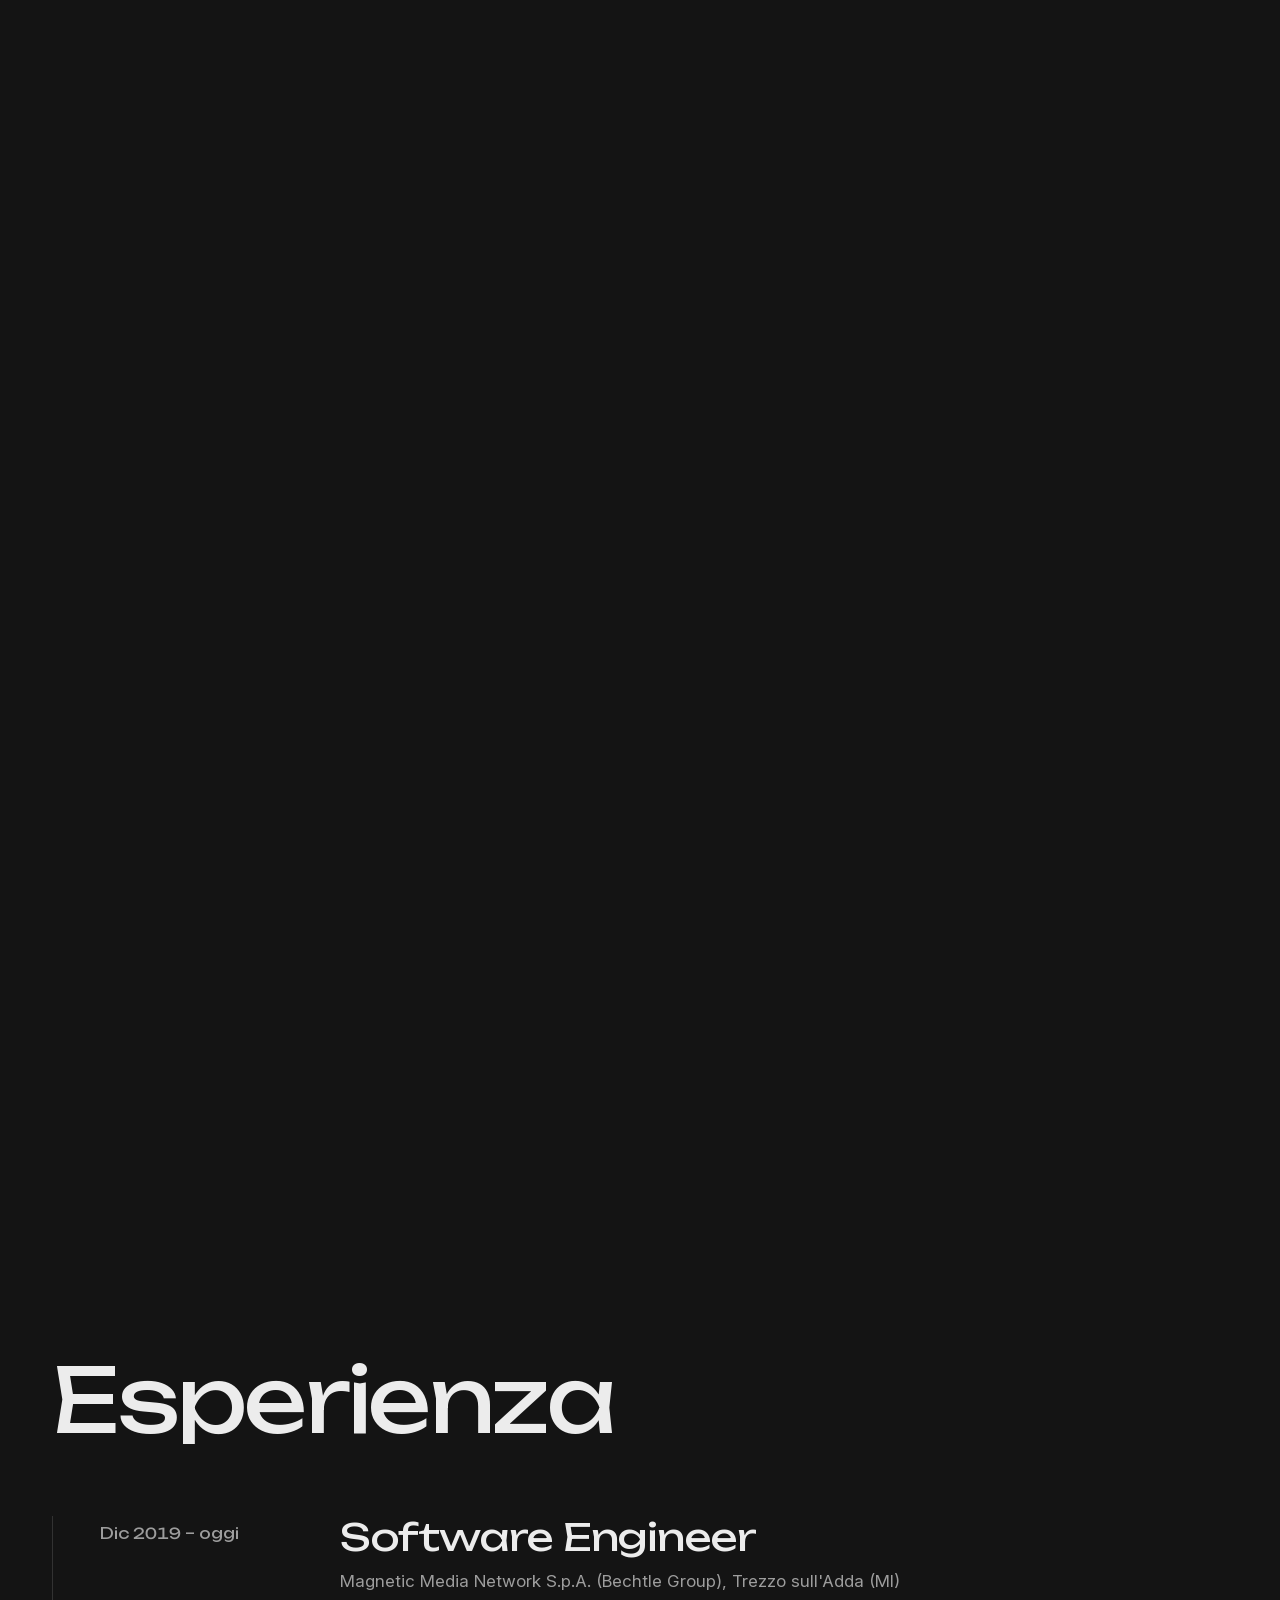
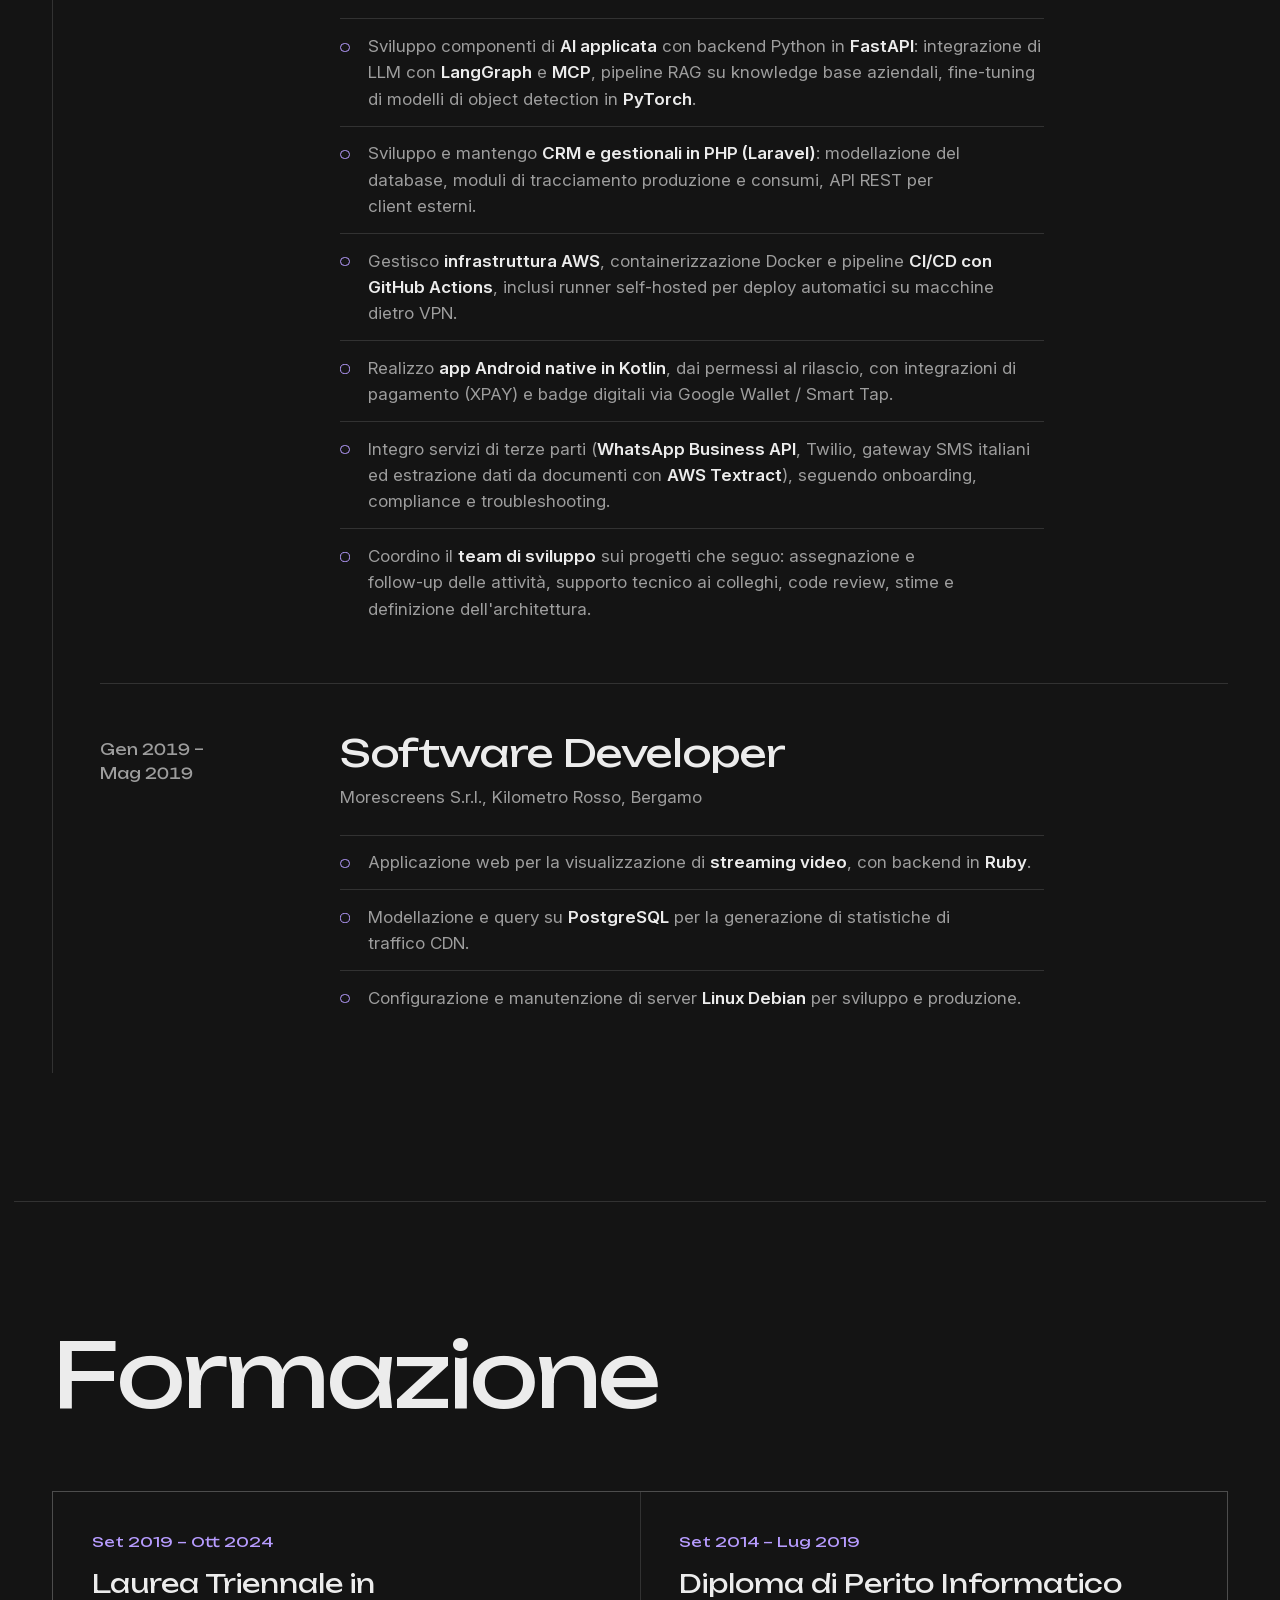
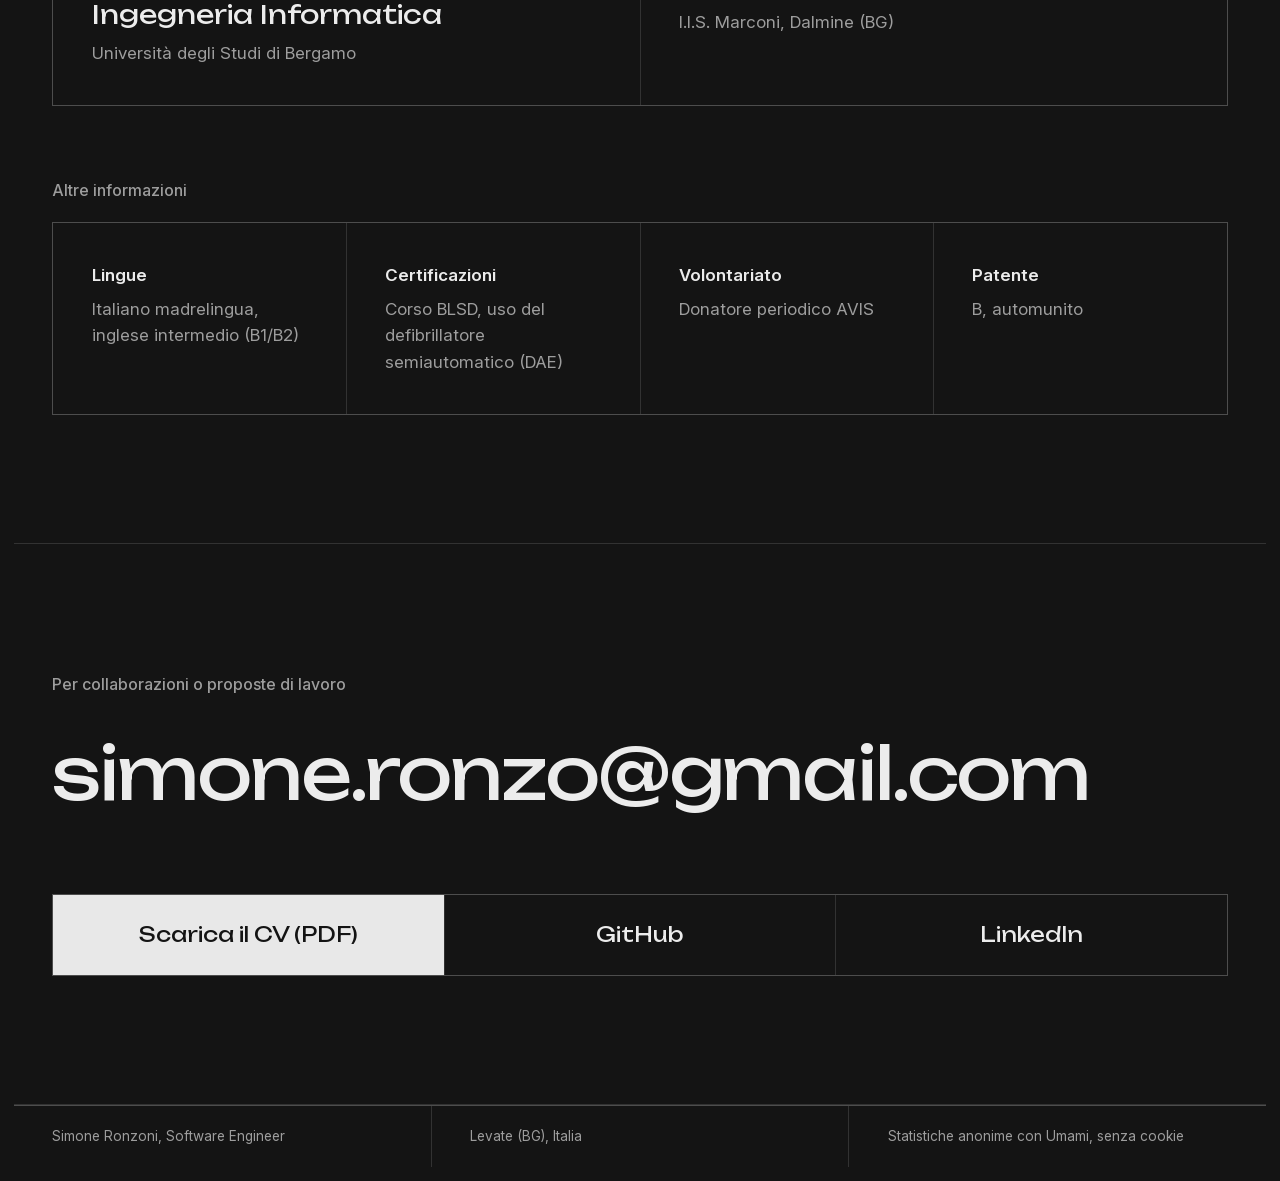
==== commit 82f82e3c: "reafactor UI/UX" ====
--- a/index.html
+++ b/index.html
@@ -13,7 +13,7 @@
 <link rel="icon" href="data:image/svg+xml,%3Csvg xmlns='http://www.w3.org/2000/svg' viewBox='0 0 40 40'%3E%3Crect width='40' height='40' rx='8' fill='%23141414'/%3E%3Cg fill='none' stroke='%23ececec' stroke-width='2'%3E%3Cellipse cx='20' cy='20' rx='15' ry='6'/%3E%3Cellipse cx='20' cy='20' rx='6' ry='15'/%3E%3C/g%3E%3Ccircle cx='20' cy='20' r='3.5' fill='%23b79cff'/%3E%3C/svg%3E">
 <link rel="preload" href="assets/fonts/unbounded.woff2" as="font" type="font/woff2" crossorigin>
 <link rel="preload" href="assets/fonts/inter.woff2" as="font" type="font/woff2" crossorigin>
-<link rel="stylesheet" href="style.css?v=6">
+<link rel="stylesheet" href="style.css?v=7">
 <script>
   // Nasconde l'hero finché le animazioni non sono pronte; dopo 3 s lo mostra comunque.
   document.documentElement.className = "js";
@@ -43,7 +43,7 @@
 
 <main id="contenuto">
 
-  <!-- Hero: l'oggetto in fil di ferro segue il mouse e si chiude in una sfera mentre scorri -->
+  <!-- Hero: una nuvola di particelle che forma le iniziali, poi </> e AI; si scansa dal mouse -->
   <section class="eroe" id="inizio" aria-labelledby="t-nome">
     <div class="eroe-scena">
       <canvas class="eroe-canvas" aria-hidden="true"></canvas>
@@ -100,109 +100,119 @@
     <div class="competenze-finestra">
       <div class="competenze-traccia">
         <article class="pannello pannello-ai">
-          <svg class="pannello-icona" viewBox="0 0 24 24" width="44" height="44" aria-hidden="true"><path d="M12 1.5l2.6 7.9L22.5 12l-7.9 2.6L12 22.5l-2.6-7.9L1.5 12l7.9-2.6z"/></svg>
-          <div class="pannello-corpo">
+          <div class="pannello-testa">
+            <svg class="pannello-icona" viewBox="0 0 24 24" width="36" height="36" aria-hidden="true"><path d="M12 1.5l2.6 7.9L22.5 12l-7.9 2.6L12 22.5l-2.6-7.9L1.5 12l7.9-2.6z"/></svg>
             <h3>AI applicata</h3>
-            <p class="pannello-testo">Integrazione di LLM, pipeline RAG su knowledge base aziendali e fine-tuning di modelli di object detection, con backend Python in FastAPI.</p>
-            <ul class="pannello-lista">
-              <li>LangGraph</li>
-              <li>RAG</li>
-              <li>MCP (Model Context Protocol)</li>
-              <li>PyTorch per object detection</li>
-            </ul>
-          </div>
-        </article>
-
-        <article class="pannello">
-          <svg class="pannello-icona" viewBox="0 0 24 24" width="44" height="44" aria-hidden="true"><rect width="20" height="8" x="2" y="2" rx="2" ry="2"/><rect width="20" height="8" x="2" y="14" rx="2" ry="2"/><path d="M6 6h.01"/><path d="M6 18h.01"/></svg>
-          <div class="pannello-corpo">
+          </div>
+          <p class="pannello-testo">Integro LLM con LangGraph e MCP (Model Context Protocol), costruisco pipeline RAG su knowledge base aziendali e faccio fine-tuning di modelli di object detection, con backend Python in FastAPI.</p>
+          <ul class="pannello-tech">
+            <li>LangGraph</li>
+            <li>RAG</li>
+            <li>MCP</li>
+            <li>PyTorch</li>
+            <li>FastAPI</li>
+          </ul>
+        </article>
+
+        <article class="pannello">
+          <div class="pannello-testa">
+            <svg class="pannello-icona" viewBox="0 0 24 24" width="36" height="36" aria-hidden="true"><rect width="20" height="8" x="2" y="2" rx="2" ry="2"/><rect width="20" height="8" x="2" y="14" rx="2" ry="2"/><path d="M6 6h.01"/><path d="M6 18h.01"/></svg>
             <h3>Backend e API</h3>
-            <ul class="pannello-lista">
-              <li>Laravel</li>
-              <li>FastAPI</li>
-              <li>Node.js</li>
-              <li>API REST</li>
-            </ul>
-          </div>
-        </article>
-
-        <article class="pannello">
-          <svg class="pannello-icona" viewBox="0 0 24 24" width="44" height="44" aria-hidden="true"><rect width="14" height="20" x="5" y="2" rx="2" ry="2"/><path d="M12 18h.01"/></svg>
-          <div class="pannello-corpo">
+          </div>
+          <p class="pannello-testo">Sviluppo e mantengo CRM e gestionali, con API REST per client esterni.</p>
+          <ul class="pannello-tech">
+            <li>Laravel</li>
+            <li>FastAPI</li>
+            <li>Node.js</li>
+            <li>API REST</li>
+          </ul>
+        </article>
+
+        <article class="pannello">
+          <div class="pannello-testa">
+            <svg class="pannello-icona" viewBox="0 0 24 24" width="36" height="36" aria-hidden="true"><rect width="14" height="20" x="5" y="2" rx="2" ry="2"/><path d="M12 18h.01"/></svg>
             <h3>App e web</h3>
-            <ul class="pannello-lista">
-              <li>Android nativo in Kotlin</li>
-              <li>Gradle</li>
-              <li>React</li>
-              <li>Pagamenti XPAY</li>
-              <li>Google Wallet e Smart Tap</li>
-            </ul>
-          </div>
-        </article>
-
-        <article class="pannello">
-          <svg class="pannello-icona" viewBox="0 0 24 24" width="44" height="44" aria-hidden="true"><ellipse cx="12" cy="5" rx="9" ry="3"/><path d="M3 5V19A9 3 0 0 0 21 19V5"/><path d="M3 12A9 3 0 0 0 21 12"/></svg>
-          <div class="pannello-corpo">
+          </div>
+          <p class="pannello-testo">App Android native in Kotlin dai permessi al rilascio, con pagamenti XPAY e badge digitali via Google Wallet e Smart Tap.</p>
+          <ul class="pannello-tech">
+            <li>Kotlin</li>
+            <li>Gradle</li>
+            <li>React</li>
+            <li>XPAY</li>
+            <li>Google Wallet</li>
+          </ul>
+        </article>
+
+        <article class="pannello">
+          <div class="pannello-testa">
+            <svg class="pannello-icona" viewBox="0 0 24 24" width="36" height="36" aria-hidden="true"><ellipse cx="12" cy="5" rx="9" ry="3"/><path d="M3 5V19A9 3 0 0 0 21 19V5"/><path d="M3 12A9 3 0 0 0 21 12"/></svg>
             <h3>Dati</h3>
-            <ul class="pannello-lista">
-              <li>MySQL</li>
-              <li>PostgreSQL</li>
-              <li>Progettazione schema e migrazioni</li>
-            </ul>
-          </div>
-        </article>
-
-        <article class="pannello">
-          <svg class="pannello-icona" viewBox="0 0 24 24" width="44" height="44" aria-hidden="true"><path d="M17.5 19H9a7 7 0 1 1 6.71-9h1.79a4.5 4.5 0 1 1 0 9Z"/></svg>
-          <div class="pannello-corpo">
+          </div>
+          <p class="pannello-testo">Progettazione di schema e migrazioni, modellazione dei dati per il tracciamento di produzione e consumi.</p>
+          <ul class="pannello-tech">
+            <li>MySQL</li>
+            <li>PostgreSQL</li>
+            <li>SQL</li>
+          </ul>
+        </article>
+
+        <article class="pannello">
+          <div class="pannello-testa">
+            <svg class="pannello-icona" viewBox="0 0 24 24" width="36" height="36" aria-hidden="true"><path d="M17.5 19H9a7 7 0 1 1 6.71-9h1.79a4.5 4.5 0 1 1 0 9Z"/></svg>
             <h3>Cloud e DevOps</h3>
-            <ul class="pannello-lista">
-              <li>AWS (EC2, S3, IAM, Textract)</li>
-              <li>Docker</li>
-              <li>GitHub Actions e runner self-hosted</li>
-              <li>Linux/Debian, Nginx</li>
-            </ul>
-          </div>
-        </article>
-
-        <article class="pannello">
-          <svg class="pannello-icona" viewBox="0 0 24 24" width="44" height="44" aria-hidden="true"><path d="M12 22v-5"/><path d="M9 8V2"/><path d="M15 8V2"/><path d="M18 8v5a4 4 0 0 1-4 4h-4a4 4 0 0 1-4-4V8Z"/></svg>
-          <div class="pannello-corpo">
+          </div>
+          <p class="pannello-testo">Infrastruttura AWS (EC2, S3, IAM, Textract), container Docker e CI/CD con runner self-hosted per deploy automatici su macchine dietro VPN.</p>
+          <ul class="pannello-tech">
+            <li>AWS</li>
+            <li>Docker</li>
+            <li>GitHub Actions</li>
+            <li>Linux/Debian</li>
+            <li>Nginx</li>
+          </ul>
+        </article>
+
+        <article class="pannello">
+          <div class="pannello-testa">
+            <svg class="pannello-icona" viewBox="0 0 24 24" width="36" height="36" aria-hidden="true"><path d="M12 22v-5"/><path d="M9 8V2"/><path d="M15 8V2"/><path d="M18 8v5a4 4 0 0 1-4 4h-4a4 4 0 0 1-4-4V8Z"/></svg>
             <h3>Integrazioni</h3>
-            <ul class="pannello-lista">
-              <li>WhatsApp Business API</li>
-              <li>Twilio e gateway SMS</li>
-              <li>Webhook e sistemi di terze parti</li>
-            </ul>
-          </div>
-        </article>
-
-        <article class="pannello">
-          <svg class="pannello-icona" viewBox="0 0 24 24" width="44" height="44" aria-hidden="true"><path d="m16 18 6-6-6-6"/><path d="m8 6-6 6 6 6"/></svg>
-          <div class="pannello-corpo">
+          </div>
+          <p class="pannello-testo">Servizi di terze parti seguiti dall'onboarding al troubleshooting, compliance compresa.</p>
+          <ul class="pannello-tech">
+            <li>WhatsApp Business API</li>
+            <li>Twilio</li>
+            <li>Gateway SMS</li>
+            <li>Webhook</li>
+          </ul>
+        </article>
+
+        <article class="pannello">
+          <div class="pannello-testa">
+            <svg class="pannello-icona" viewBox="0 0 24 24" width="36" height="36" aria-hidden="true"><path d="m16 18 6-6-6-6"/><path d="m8 6-6 6 6 6"/></svg>
             <h3>Linguaggi</h3>
-            <ul class="pannello-lista">
-              <li>Python</li>
-              <li>PHP</li>
-              <li>Java, Kotlin</li>
-              <li>JavaScript</li>
-              <li>SQL</li>
-              <li>Ruby</li>
-            </ul>
-          </div>
-        </article>
-
-        <article class="pannello">
-          <svg class="pannello-icona" viewBox="0 0 24 24" width="44" height="44" aria-hidden="true"><path d="M16 21v-2a4 4 0 0 0-4-4H6a4 4 0 0 0-4 4v2"/><circle cx="9" cy="7" r="4"/><path d="M22 21v-2a4 4 0 0 0-3-3.87"/><path d="M16 3.13a4 4 0 0 1 0 7.75"/></svg>
-          <div class="pannello-corpo">
+          </div>
+          <p class="pannello-testo">Quelli che uso nei progetti, dal backend al mobile.</p>
+          <ul class="pannello-tech">
+            <li>Python</li>
+            <li>PHP</li>
+            <li>Kotlin</li>
+            <li>Java</li>
+            <li>JavaScript</li>
+            <li>Ruby</li>
+          </ul>
+        </article>
+
+        <article class="pannello">
+          <div class="pannello-testa">
+            <svg class="pannello-icona" viewBox="0 0 24 24" width="36" height="36" aria-hidden="true"><path d="M16 21v-2a4 4 0 0 0-4-4H6a4 4 0 0 0-4 4v2"/><circle cx="9" cy="7" r="4"/><path d="M22 21v-2a4 4 0 0 0-3-3.87"/><path d="M16 3.13a4 4 0 0 1 0 7.75"/></svg>
             <h3>Team e metodo</h3>
-            <ul class="pannello-lista">
-              <li>Coordinamento tecnico e stime</li>
-              <li>Code review</li>
-              <li>Git, Agile/Scrum</li>
-              <li>Documentazione tecnica</li>
-            </ul>
-          </div>
+          </div>
+          <p class="pannello-testo">Coordino il team sui progetti che seguo: assegnazione e follow-up delle attività, supporto ai colleghi, stime e architettura.</p>
+          <ul class="pannello-tech">
+            <li>Code review</li>
+            <li>Git</li>
+            <li>Agile/Scrum</li>
+            <li>Documentazione</li>
+          </ul>
         </article>
       </div>
     </div>
--- a/style.css
+++ b/style.css
@@ -452,53 +452,88 @@
   --mx: 50%;
   --my: 50%;
   position: relative;
+  overflow: hidden;
   display: flex;
   flex-direction: column;
-  gap: 2.5rem;
-  padding: clamp(1.5rem, 2.5vw, 2.25rem);
+  gap: 1.1rem;
+  padding: clamp(1.5rem, 2.4vw, 2.25rem);
   border: 1px solid var(--linea);
   background:
-    radial-gradient(22rem circle at var(--mx) var(--my), rgb(183 156 255 / var(--luce, 0)), transparent 70%),
+    radial-gradient(24rem circle at var(--mx) var(--my), rgb(183 156 255 / var(--luce, 0)), transparent 70%),
     var(--pannello);
   transition: border-color .4s var(--curva);
 }
 .pannello:hover { --luce: .1; border-color: rgb(255 255 255 / .28); }
 
+.pannello-testa {
+  position: relative;
+  z-index: 1;
+  display: flex;
+  align-items: center;
+  gap: .9rem;
+}
+
 .pannello-icona {
-  width: 2.75rem;
-  height: 2.75rem;
+  width: 2.25rem;
+  height: 2.25rem;
+  flex: none;
   fill: none;
   stroke: var(--testo);
-  stroke-width: 1.3;
+  stroke-width: 1.4;
   stroke-linecap: round;
   stroke-linejoin: round;
 }
 
-.pannello-corpo { margin-top: auto; }
+/* Copia gigante dell'icona in trasparenza, aggiunta da main.js */
+.pannello-sfondo {
+  position: absolute;
+  top: 16%;
+  right: -18%;
+  width: 78%;
+  height: auto;
+  aspect-ratio: 1;
+  fill: none;
+  stroke: rgb(255 255 255 / .07);
+  stroke-width: .5;
+  stroke-linecap: round;
+  stroke-linejoin: round;
+  pointer-events: none;
+}
 
 .pannello h3 {
   margin: 0;
   font-family: var(--display);
-  font-size: clamp(1.35rem, 2vw, 1.75rem);
+  font-size: clamp(1.35rem, 1.9vw, 1.8rem);
   font-weight: 400;
   line-height: 1.15;
   letter-spacing: -0.01em;
 }
 
 .pannello-testo {
-  margin: .9rem 0 0;
-  color: var(--tenue);
-}
-
-.pannello-lista {
-  margin: 1.25rem 0 0;
-  padding: 0;
+  position: relative;
+  z-index: 1;
+  max-width: 30em;
+  margin: 0;
+  color: var(--tenue);
+}
+
+/* Le tecnologie in grande riempiono il pannello */
+.pannello-tech {
+  position: relative;
+  z-index: 1;
+  margin: auto 0 0;
+  padding: 1.5rem 0 0;
   list-style: none;
 }
-.pannello-lista li {
-  padding: .6rem 0;
+.pannello-tech li {
+  padding: .5rem 0 .6rem;
   border-top: 1px solid var(--linea);
-  font-size: .98rem;
+  font-family: var(--display);
+  font-size: clamp(1.3rem, 1.95vw, 2rem);
+  font-weight: 300;
+  line-height: 1.15;
+  letter-spacing: -0.015em;
+  overflow-wrap: anywhere;
 }
 
 /* Il pannello AI è quello in evidenza */
@@ -510,7 +545,9 @@
 }
 .pannello-ai:hover { --luce: .2; border-color: var(--accento); }
 .pannello-ai .pannello-icona { fill: var(--accento); stroke: none; }
+.pannello-ai .pannello-sfondo { fill: rgb(183 156 255 / .07); stroke: none; }
 .pannello-ai h3 { color: var(--accento); font-size: clamp(1.75rem, 2.8vw, 2.5rem); }
+.pannello-ai .pannello-tech li { font-size: clamp(1.5rem, 2.4vw, 2.5rem); }
 
 /* Desktop con animazioni: la sezione si blocca e la traccia scorre in orizzontale */
 .orizzontale .competenze {
@@ -527,13 +564,19 @@
 }
 .orizzontale .competenze-traccia {
   display: flex;
+  align-items: center;
   width: max-content;
   height: 100%;
   gap: 1rem;
   will-change: transform;
 }
-.orizzontale .pannello { width: clamp(18rem, 24vw, 23rem); }
-.orizzontale .pannello-ai { width: clamp(24rem, 36vw, 34rem); }
+/* Altezza massima: sugli schermi alti i pannelli non diventano colonne vuote */
+.orizzontale .pannello {
+  width: clamp(21rem, 27vw, 30rem);
+  height: 100%;
+  max-height: 44rem;
+}
+.orizzontale .pannello-ai { width: clamp(25rem, 34vw, 38rem); }
 
 /* ---------- Esperienza ---------- */
 
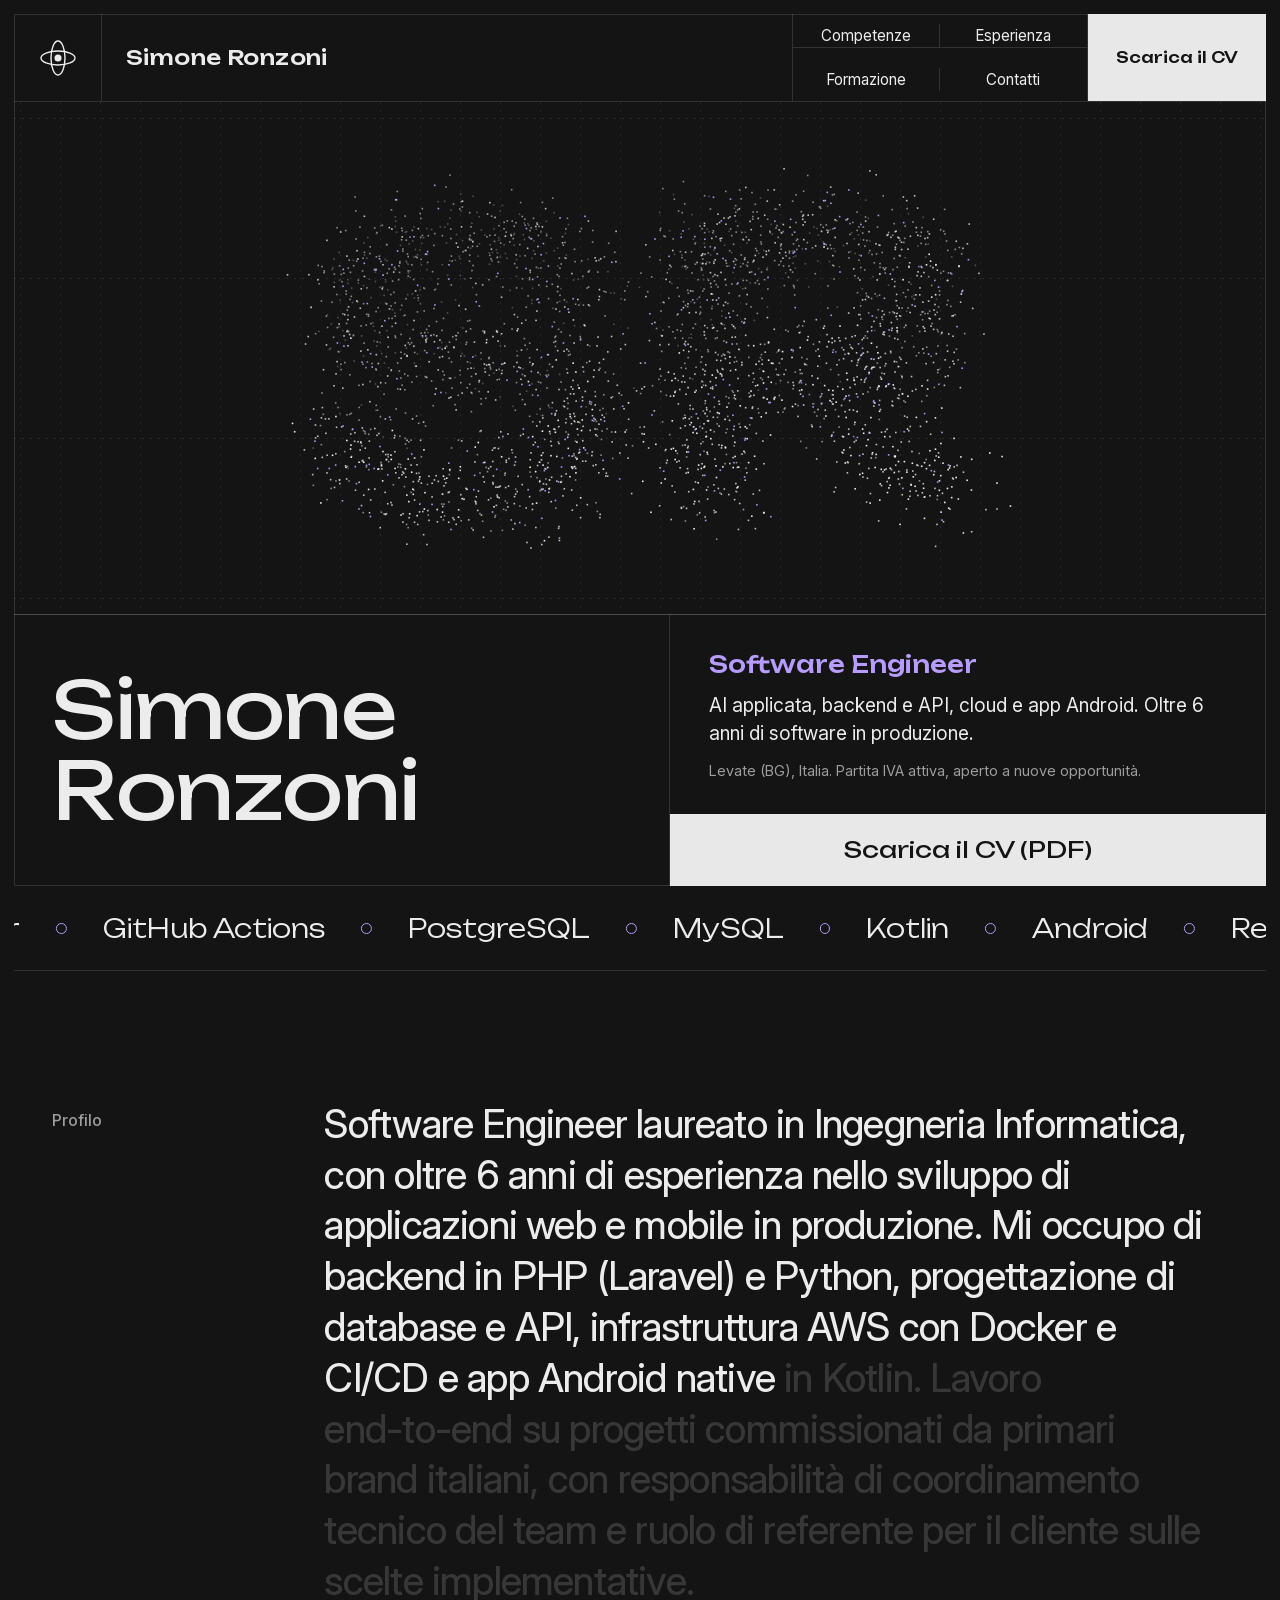
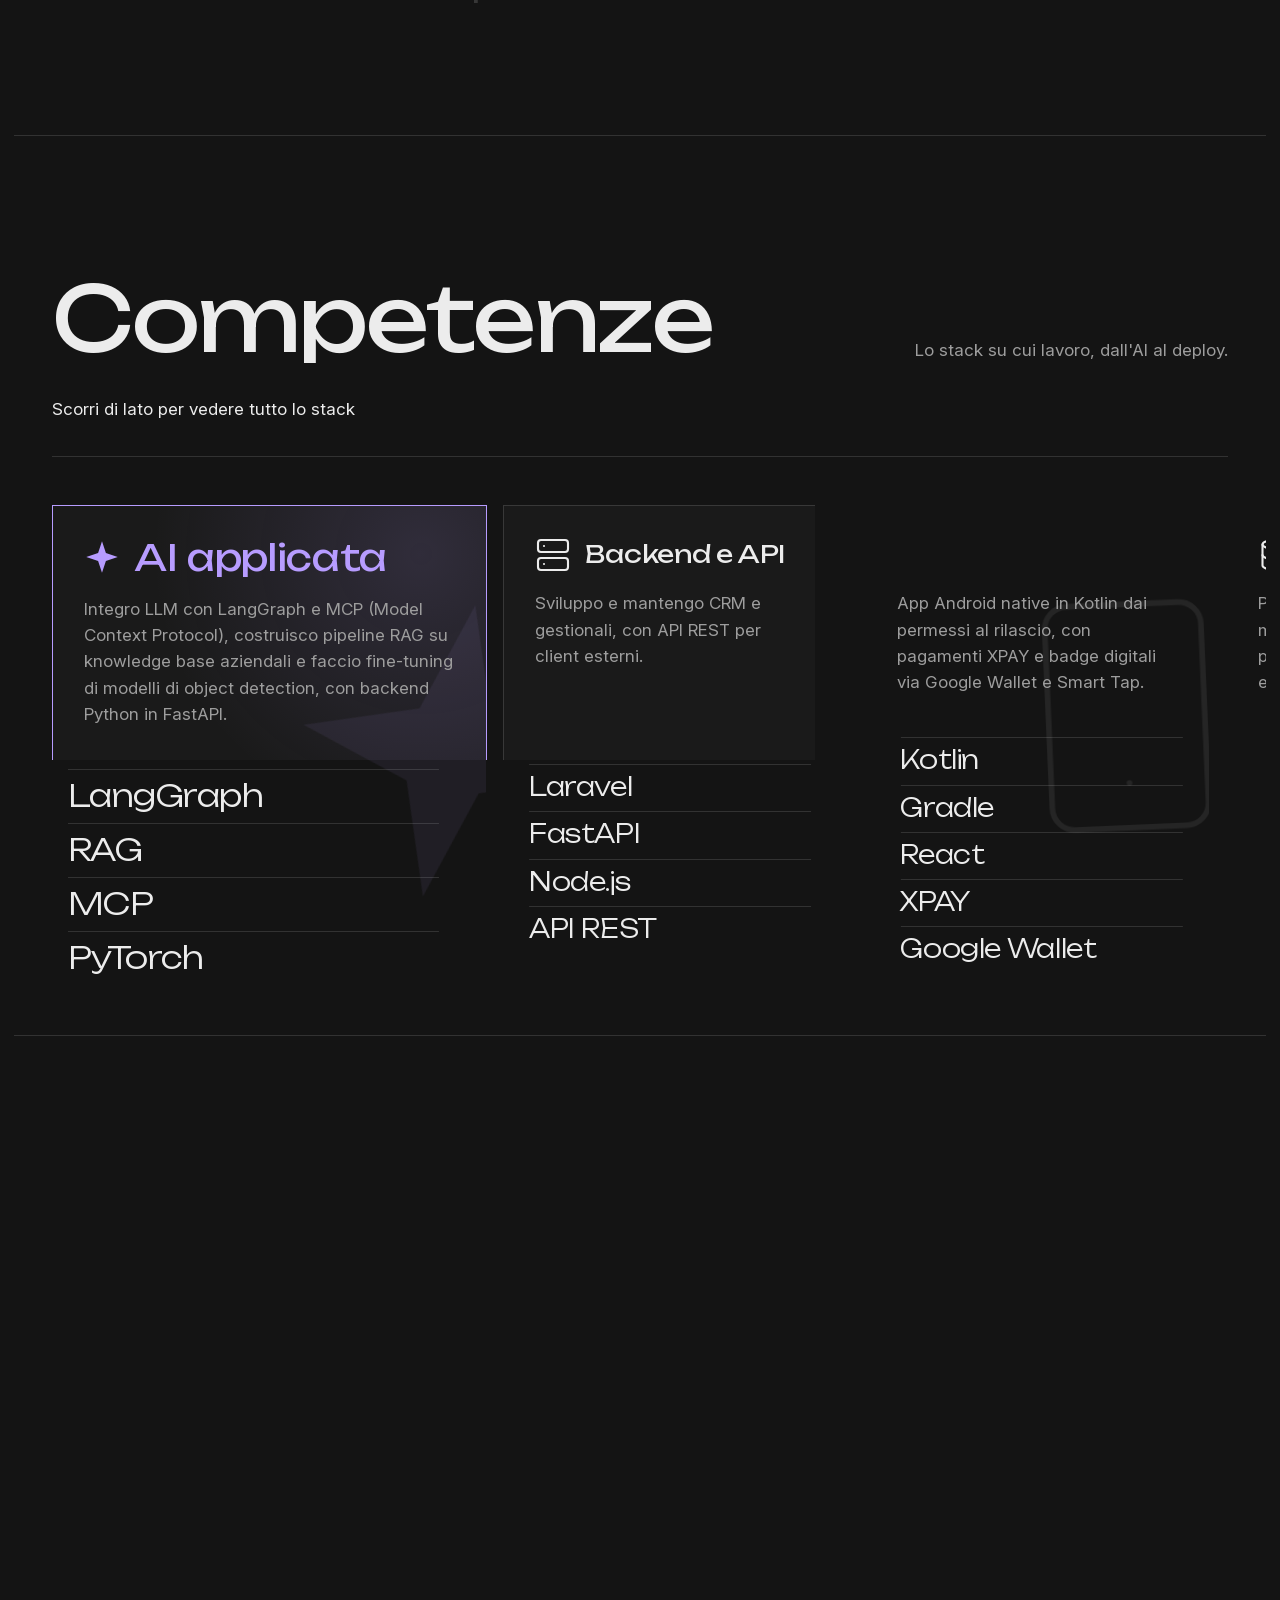
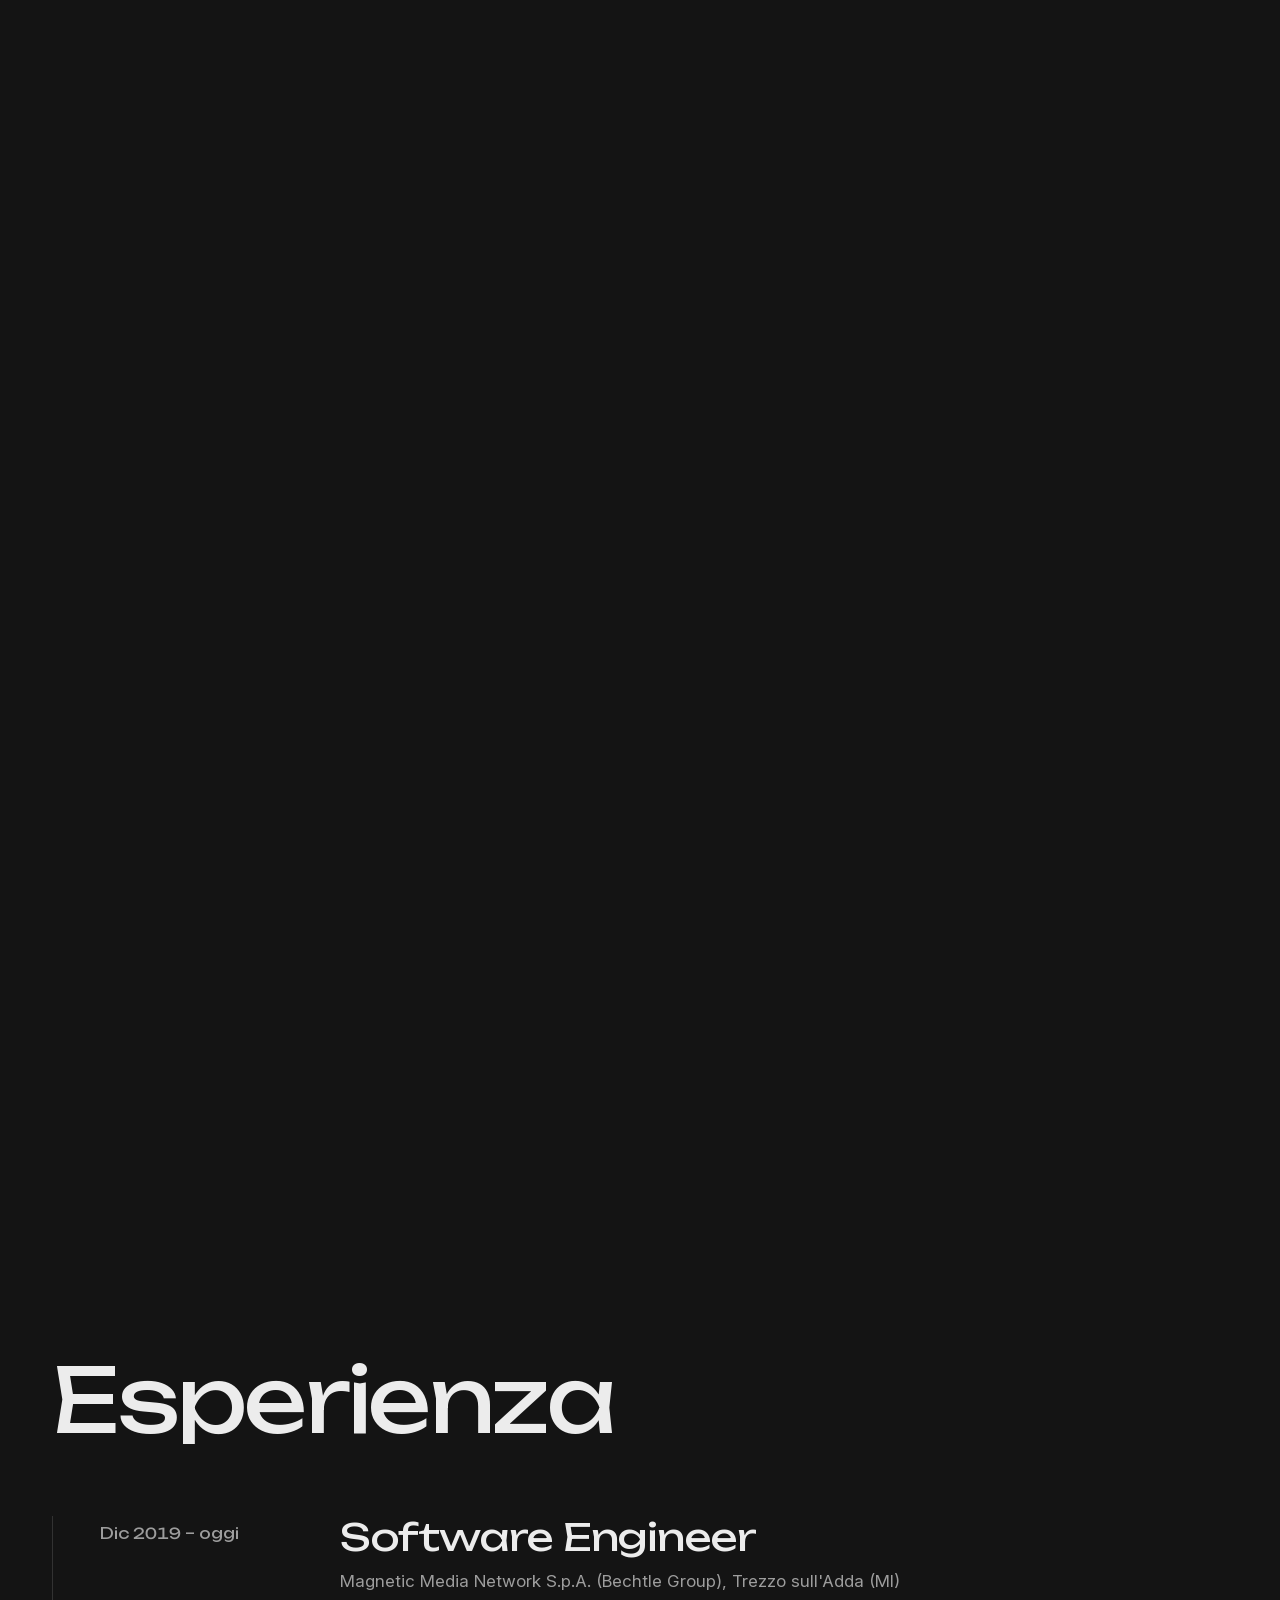
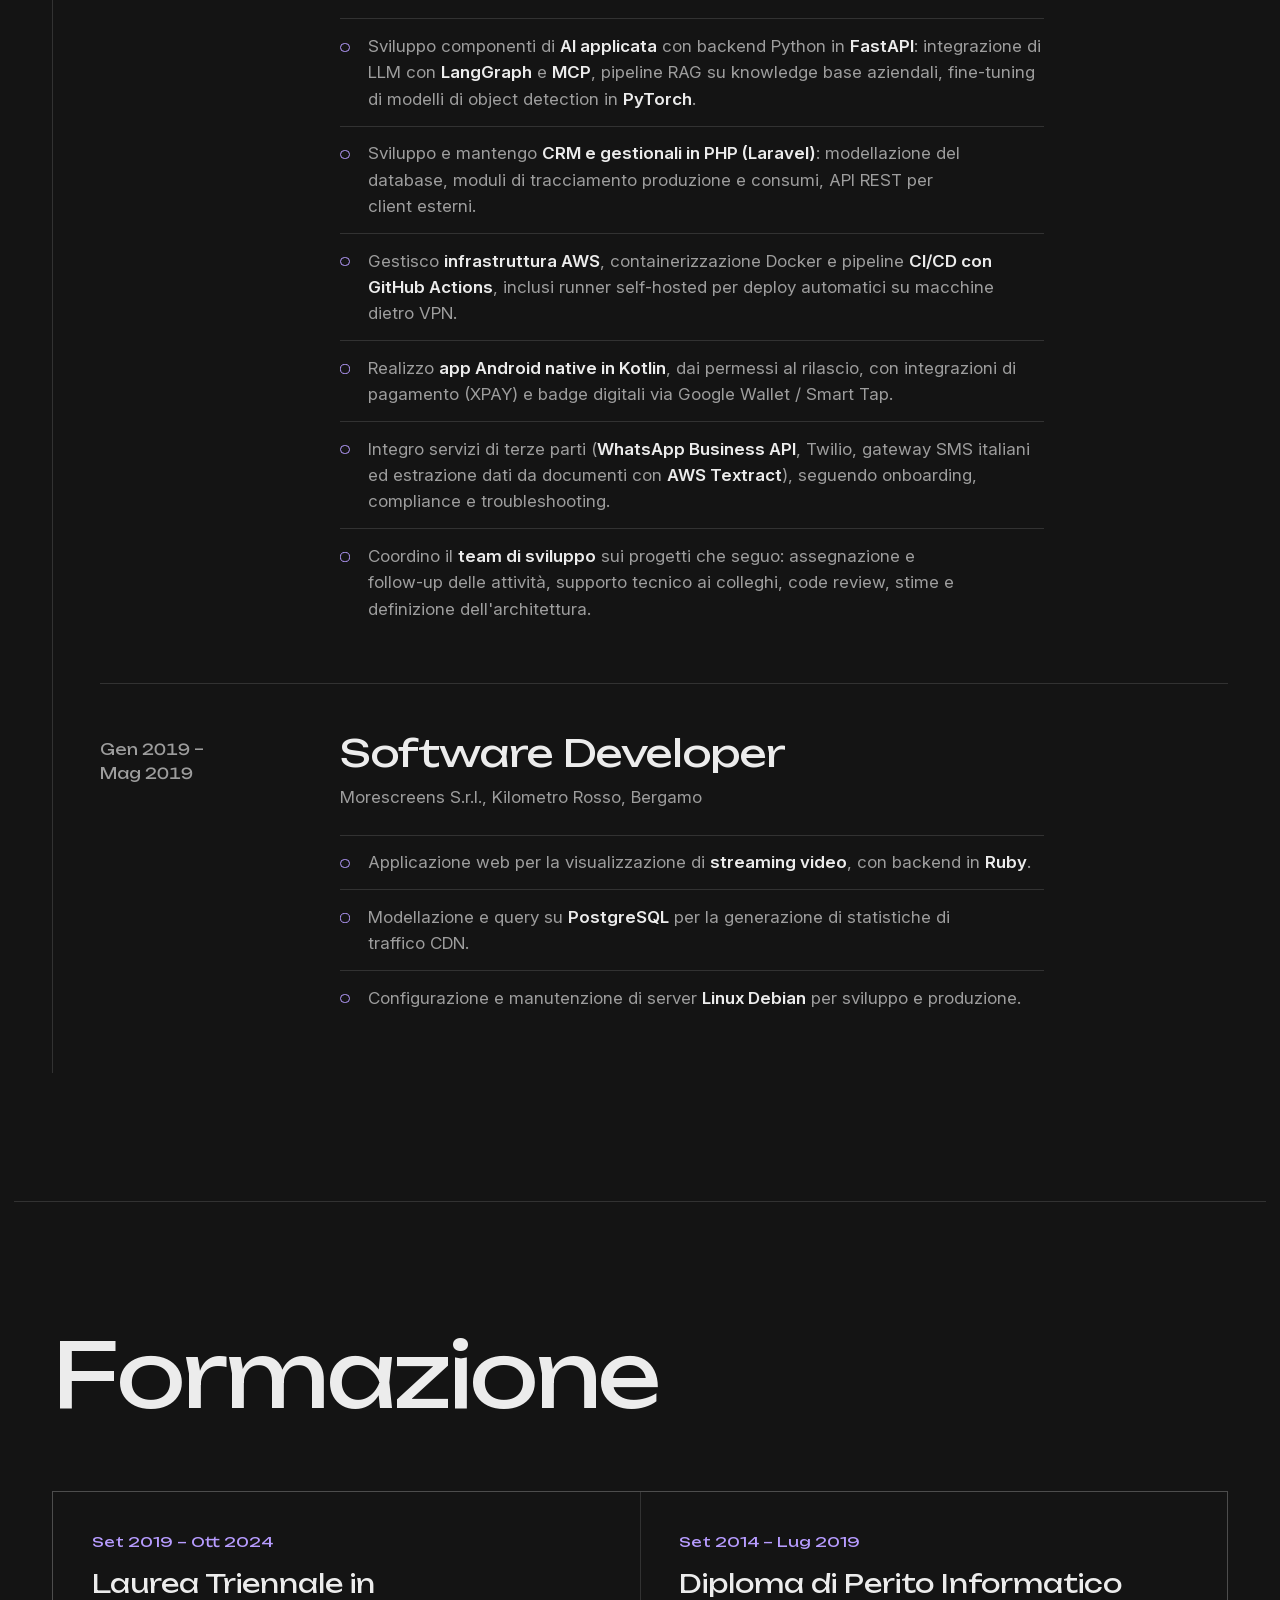
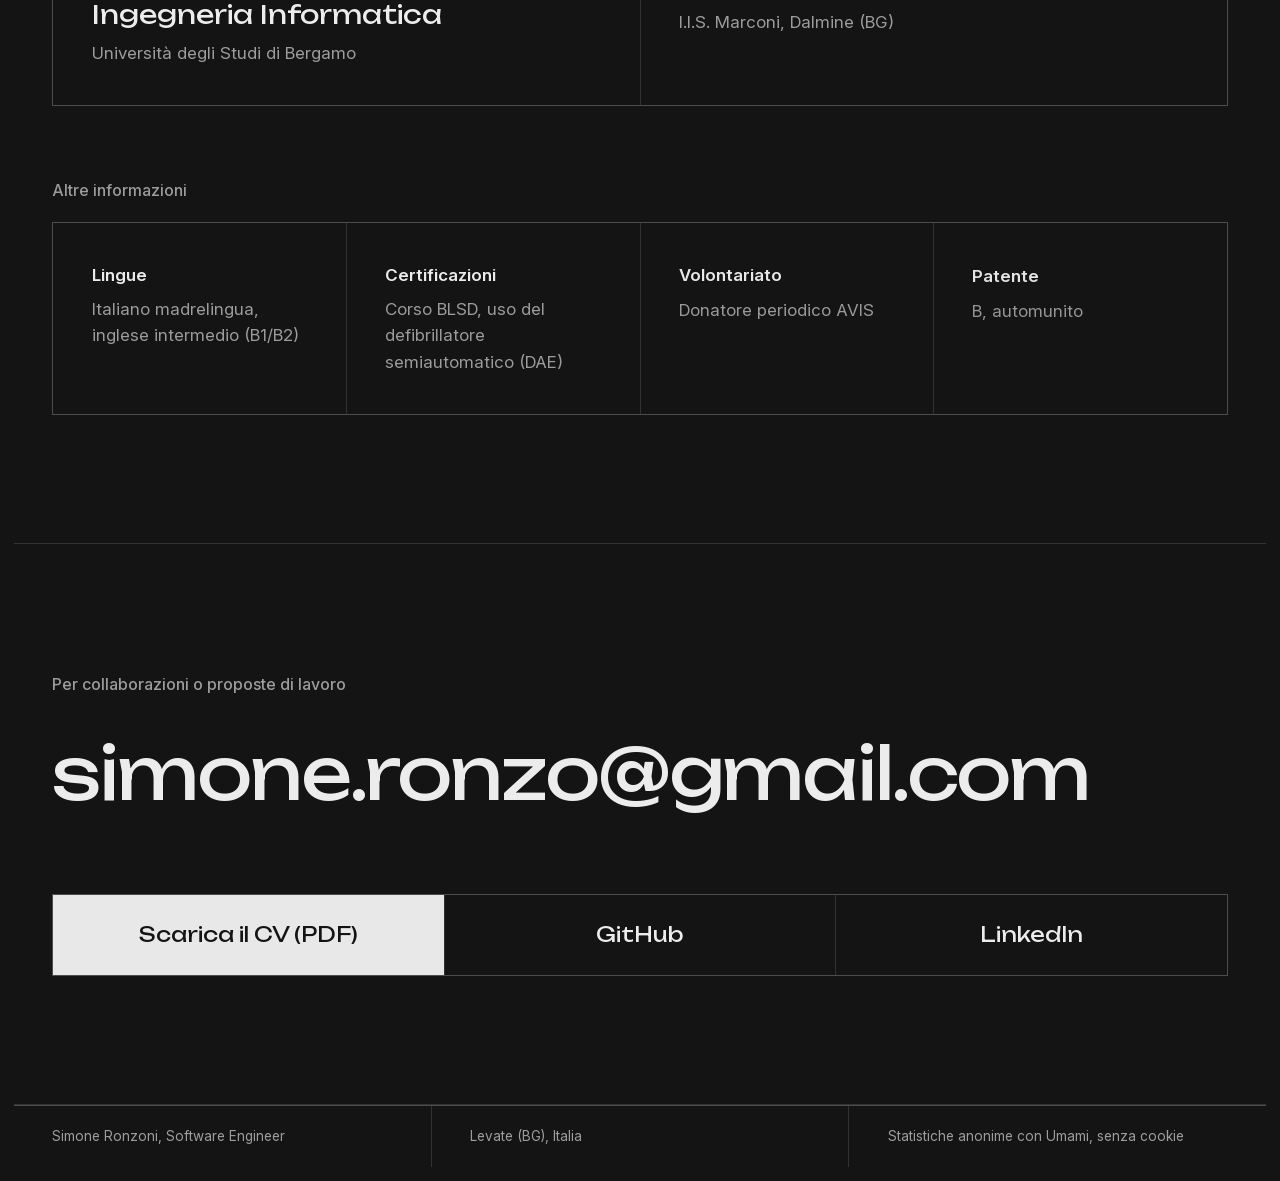
==== commit 561afca9: "fix text Dati" ====
--- a/index.html
+++ b/index.html
@@ -13,7 +13,7 @@
 <link rel="icon" href="data:image/svg+xml,%3Csvg xmlns='http://www.w3.org/2000/svg' viewBox='0 0 40 40'%3E%3Crect width='40' height='40' rx='8' fill='%23141414'/%3E%3Cg fill='none' stroke='%23ececec' stroke-width='2'%3E%3Cellipse cx='20' cy='20' rx='15' ry='6'/%3E%3Cellipse cx='20' cy='20' rx='6' ry='15'/%3E%3C/g%3E%3Ccircle cx='20' cy='20' r='3.5' fill='%23b79cff'/%3E%3C/svg%3E">
 <link rel="preload" href="assets/fonts/unbounded.woff2" as="font" type="font/woff2" crossorigin>
 <link rel="preload" href="assets/fonts/inter.woff2" as="font" type="font/woff2" crossorigin>
-<link rel="stylesheet" href="style.css?v=7">
+<link rel="stylesheet" href="style.css?v=8">
 <script>
   // Nasconde l'hero finché le animazioni non sono pronte; dopo 3 s lo mostra comunque.
   document.documentElement.className = "js";
@@ -94,6 +94,7 @@
     <div class="competenze-testa">
       <h2 class="titolo-sezione" id="t-competenze">Competenze</h2>
       <p class="competenze-nota">Lo stack su cui lavoro, dall'AI al deploy.</p>
+      <p class="competenze-suggerimento" aria-hidden="true">Scorri di lato per vedere tutto lo stack</p>
       <div class="competenze-avanzamento" aria-hidden="true"><span></span></div>
     </div>
 
@@ -319,7 +320,7 @@
 <script defer src="assets/js/gsap.min.js"></script>
 <script defer src="assets/js/ScrollTrigger.min.js"></script>
 <script defer src="assets/js/SplitText.min.js"></script>
-<script defer src="assets/js/main.js"></script>
+<script defer src="assets/js/main.js?v=8"></script>
 
 </body>
 </html>
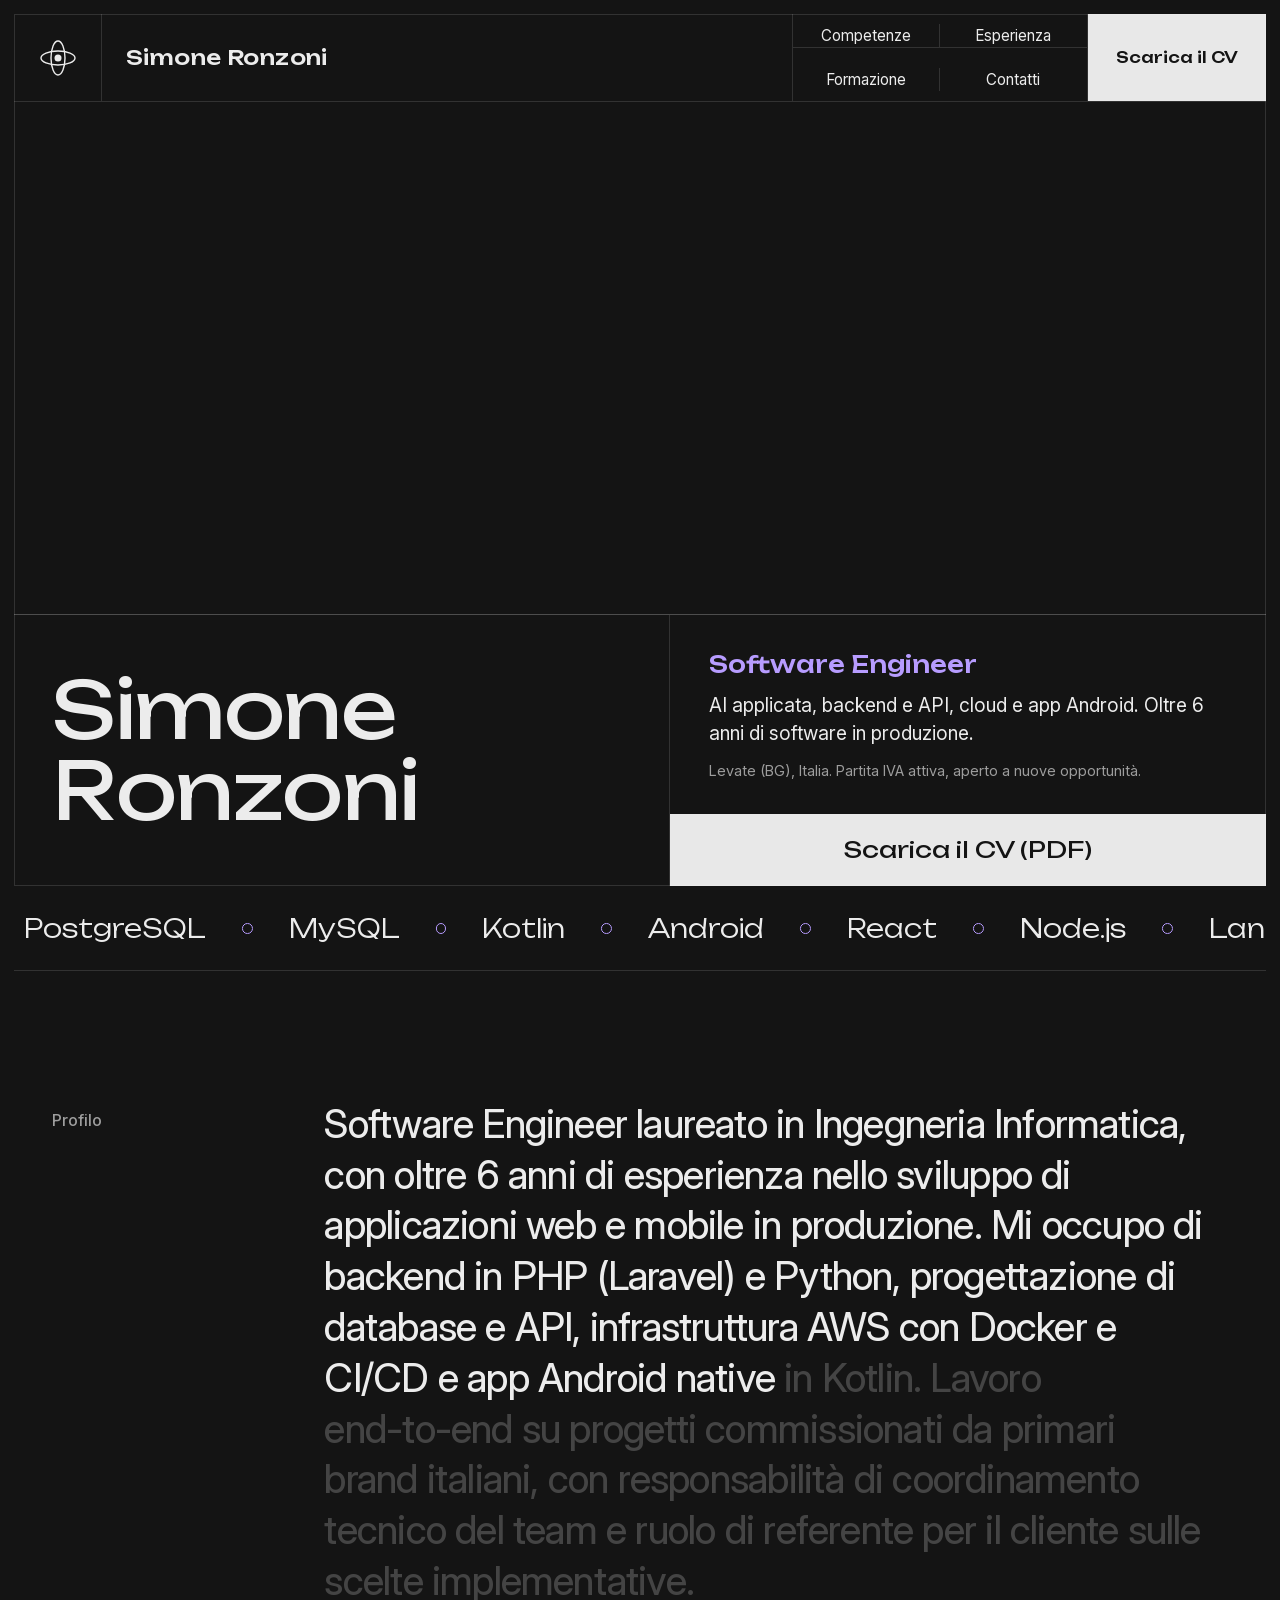
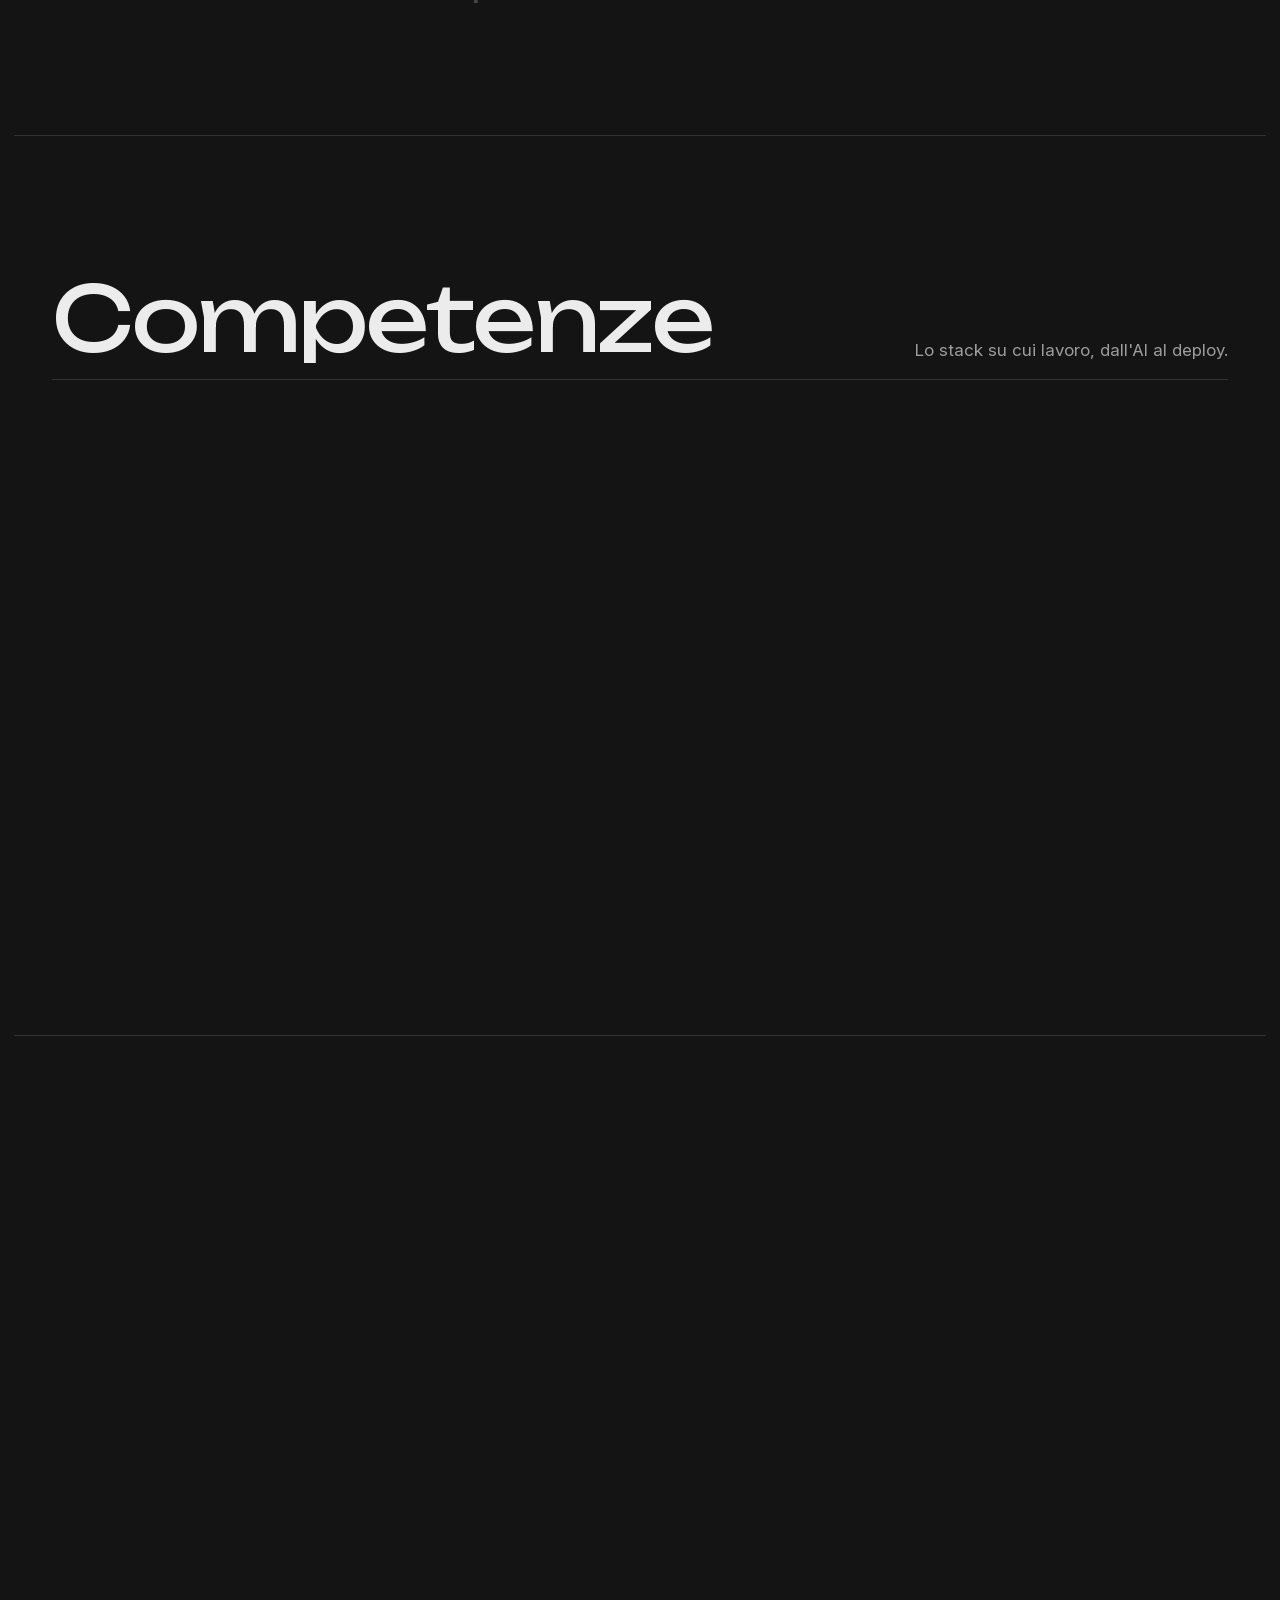
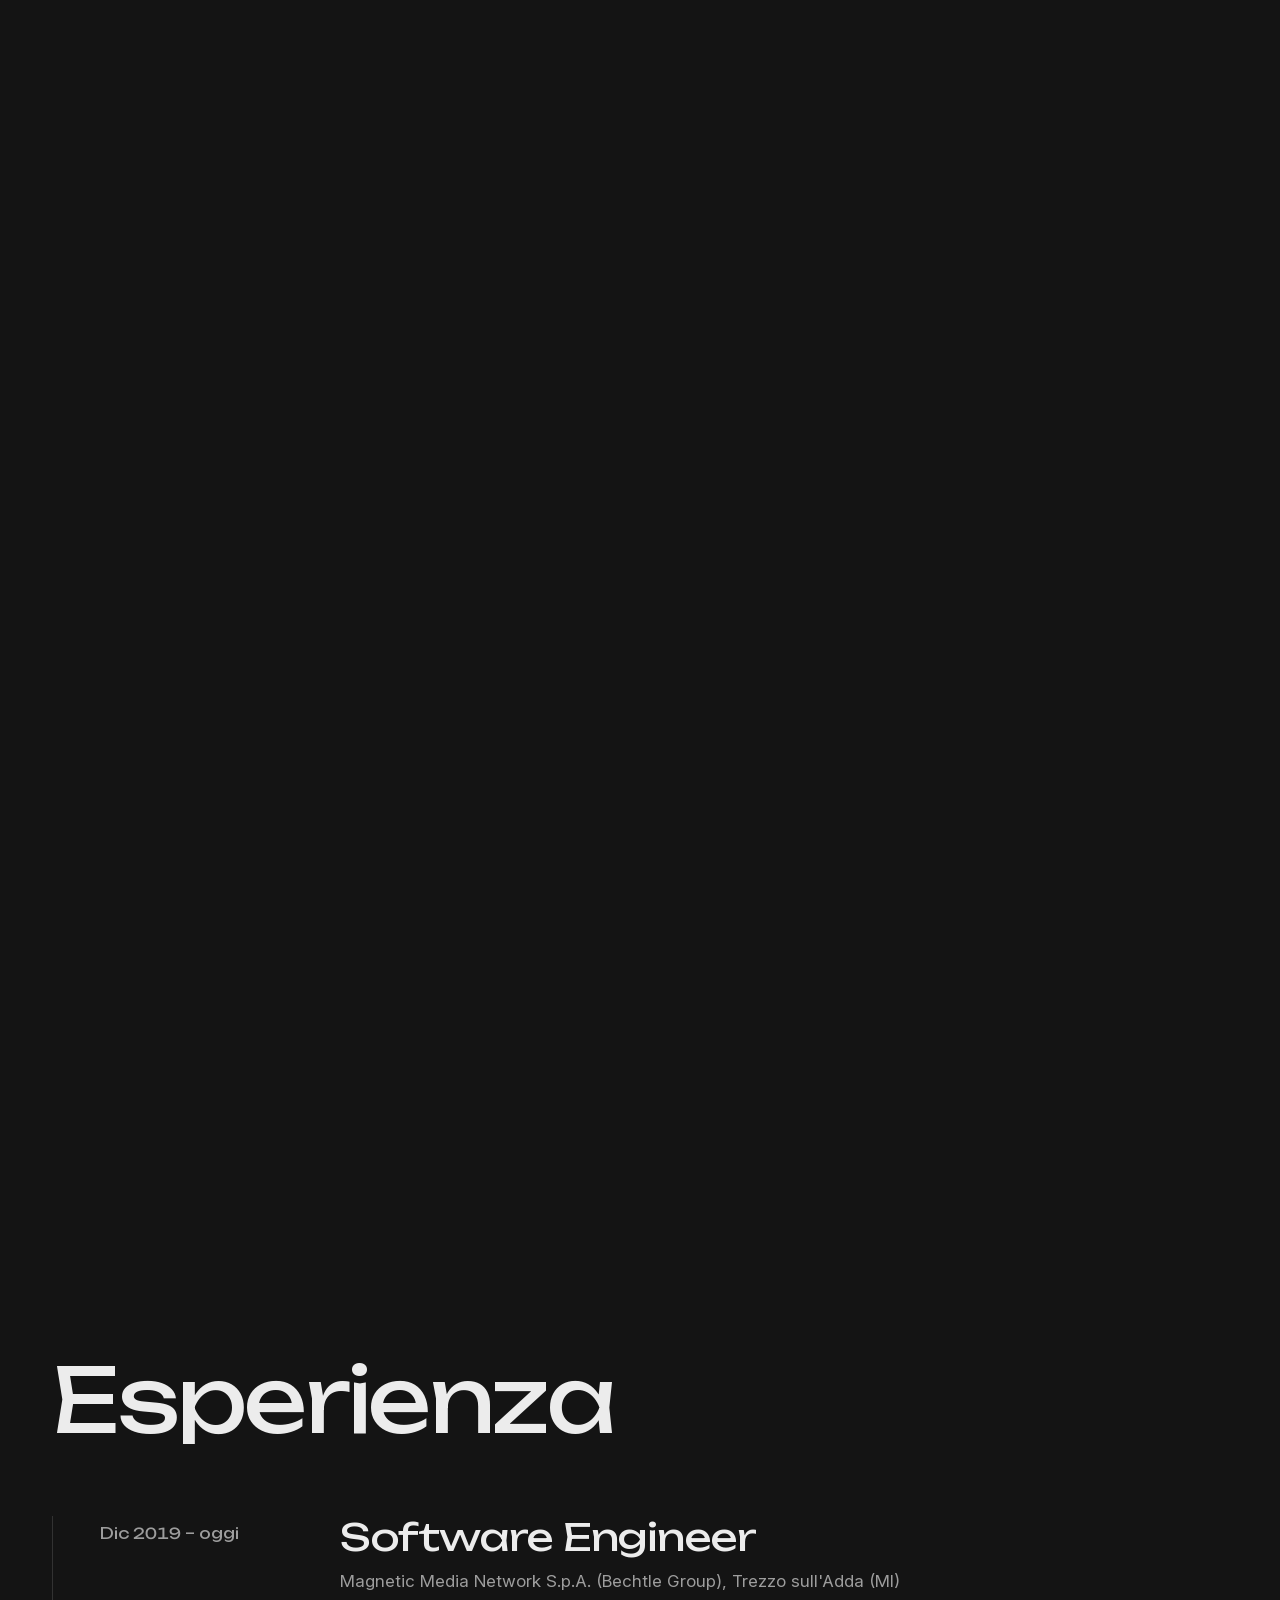
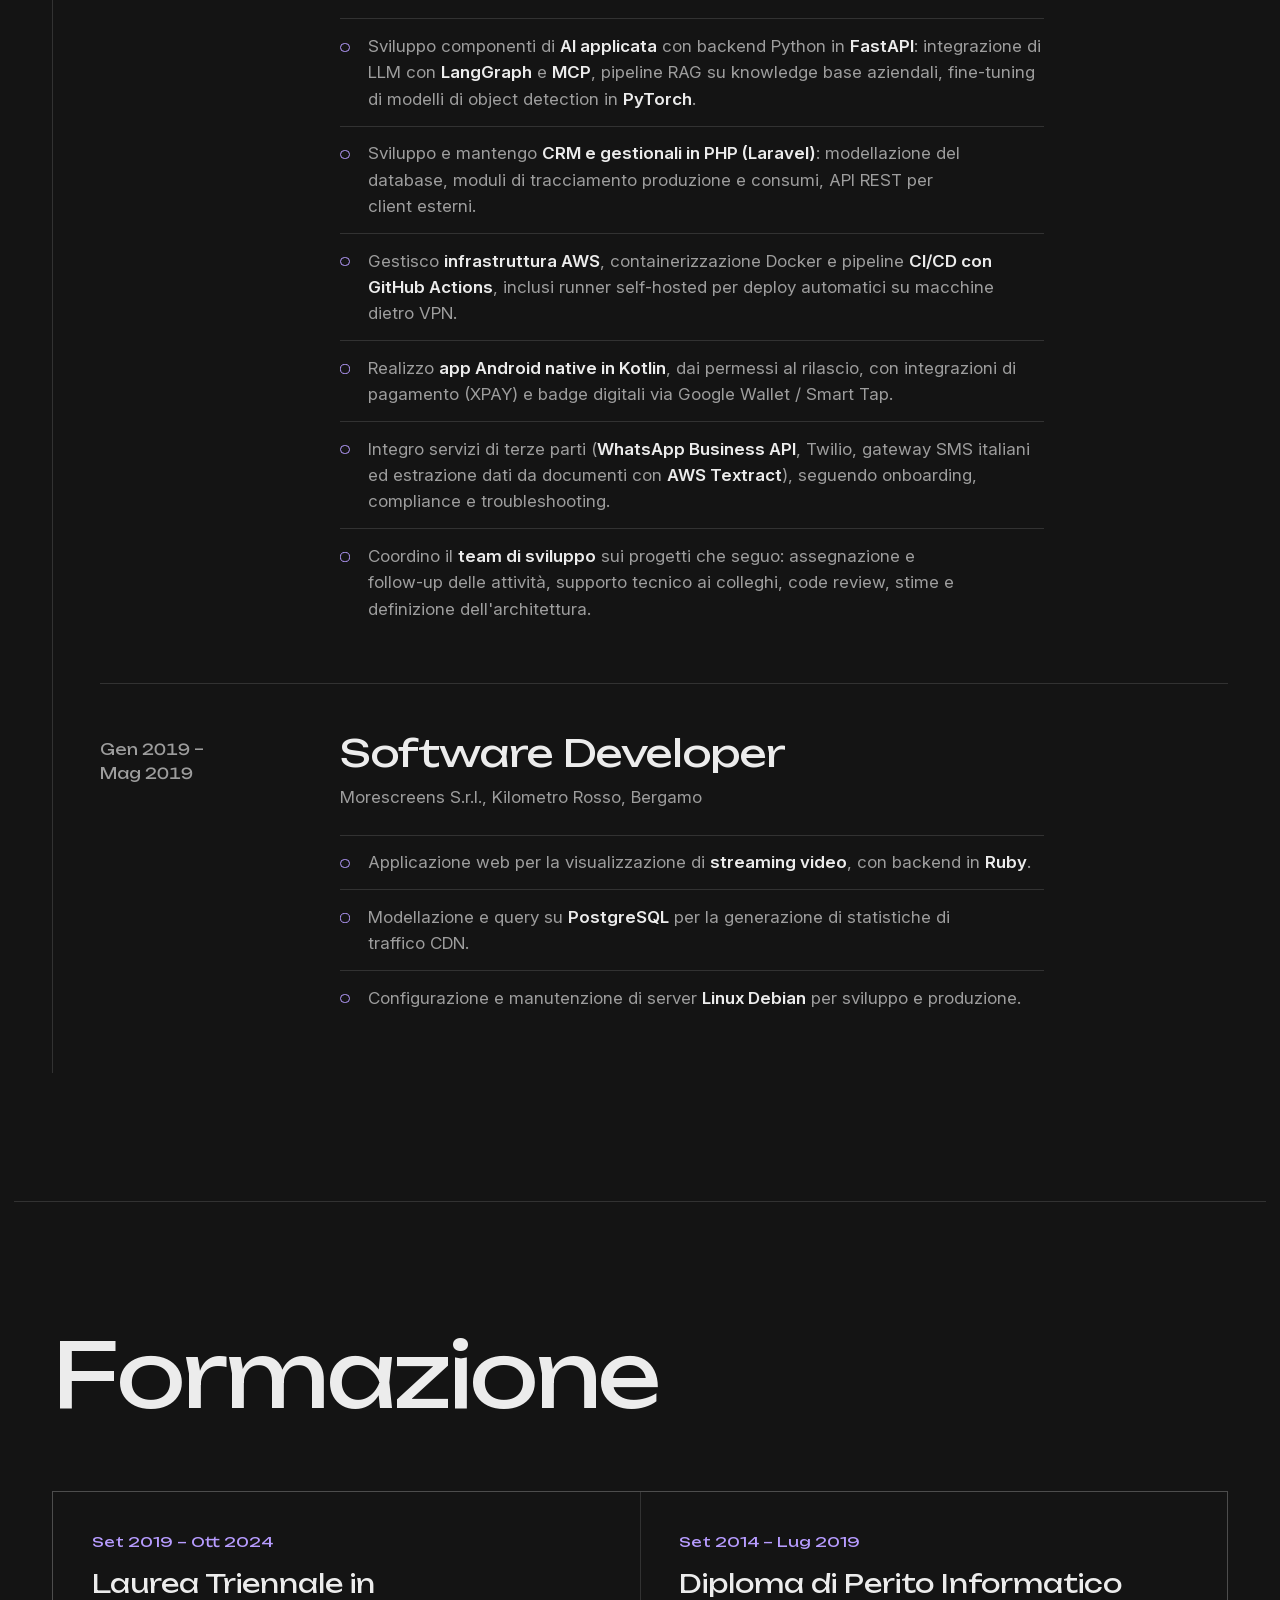
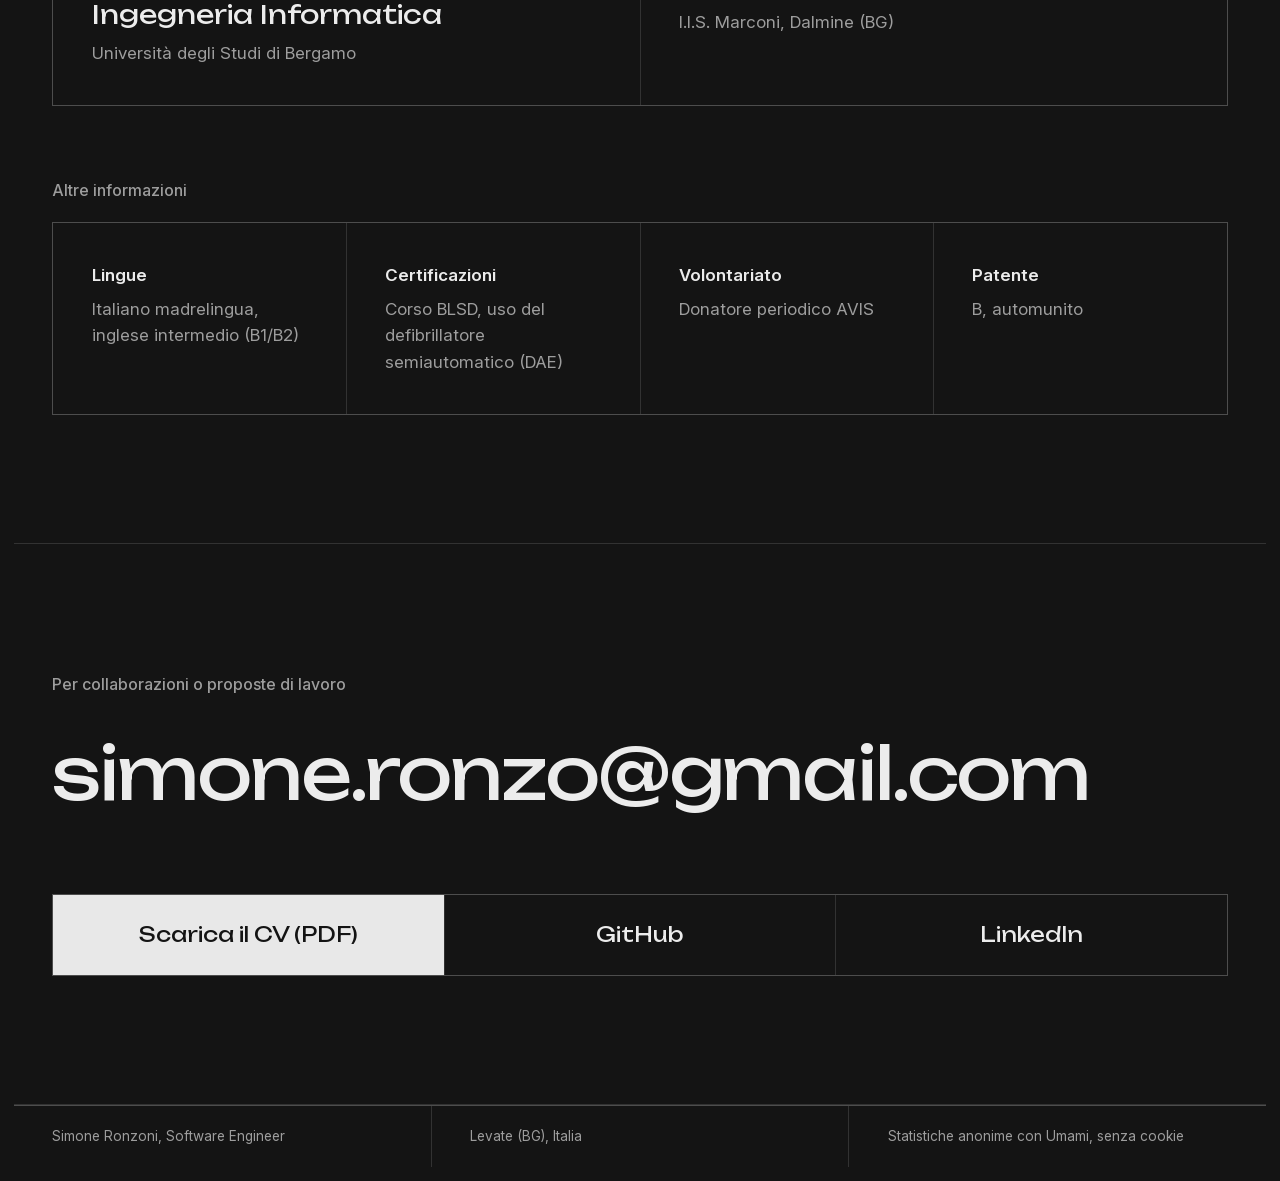
==== commit 5833f9b4: "optimize ui/ux smartphone" ====
--- a/index.html
+++ b/index.html
@@ -13,7 +13,7 @@
 <link rel="icon" href="data:image/svg+xml,%3Csvg xmlns='http://www.w3.org/2000/svg' viewBox='0 0 40 40'%3E%3Crect width='40' height='40' rx='8' fill='%23141414'/%3E%3Cg fill='none' stroke='%23ececec' stroke-width='2'%3E%3Cellipse cx='20' cy='20' rx='15' ry='6'/%3E%3Cellipse cx='20' cy='20' rx='6' ry='15'/%3E%3C/g%3E%3Ccircle cx='20' cy='20' r='3.5' fill='%23b79cff'/%3E%3C/svg%3E">
 <link rel="preload" href="assets/fonts/unbounded.woff2" as="font" type="font/woff2" crossorigin>
 <link rel="preload" href="assets/fonts/inter.woff2" as="font" type="font/woff2" crossorigin>
-<link rel="stylesheet" href="style.css?v=8">
+<link rel="stylesheet" href="style.css?v=7">
 <script>
   // Nasconde l'hero finché le animazioni non sono pronte; dopo 3 s lo mostra comunque.
   document.documentElement.className = "js";
@@ -147,7 +147,7 @@
         <article class="pannello">
           <div class="pannello-testa">
             <svg class="pannello-icona" viewBox="0 0 24 24" width="36" height="36" aria-hidden="true"><ellipse cx="12" cy="5" rx="9" ry="3"/><path d="M3 5V19A9 3 0 0 0 21 19V5"/><path d="M3 12A9 3 0 0 0 21 12"/></svg>
-            <h3>Dati</h3>
+            <h3>DBMS</h3>
           </div>
           <p class="pannello-testo">Progettazione di schema e migrazioni, modellazione dei dati per il tracciamento di produzione e consumi.</p>
           <ul class="pannello-tech">
@@ -320,7 +320,7 @@
 <script defer src="assets/js/gsap.min.js"></script>
 <script defer src="assets/js/ScrollTrigger.min.js"></script>
 <script defer src="assets/js/SplitText.min.js"></script>
-<script defer src="assets/js/main.js?v=8"></script>
+<script defer src="assets/js/main.js"></script>
 
 </body>
 </html>
--- a/style.css
+++ b/style.css
@@ -428,6 +428,8 @@
   color: var(--tenue);
 }
 
+.competenze-suggerimento { display: none; }
+
 .competenze-avanzamento {
   display: none;
   grid-column: 1 / -1;
@@ -757,20 +759,59 @@
 
 /* ---------- Mobile ---------- */
 
+/* Tablet e telefono: le competenze diventano un carosello da sfogliare col dito */
+@media (max-width: 59.99rem) {
+  .competenze-testa { grid-template-columns: minmax(0, 1fr); }
+
+  .competenze-suggerimento {
+    display: block;
+    margin: 0;
+    font-size: .9rem;
+    color: var(--accento);
+  }
+  .js .competenze-avanzamento { display: block; }
+
+  .competenze-finestra { margin-inline: calc(var(--spazio) * -1); }
+
+  .competenze-traccia {
+    display: flex;
+    gap: .75rem;
+    padding: 0 var(--spazio) .25rem;
+    overflow-x: auto;
+    overscroll-behavior-x: contain;
+    scroll-snap-type: x mandatory;
+    scroll-padding-inline: var(--spazio);
+    scrollbar-width: none;
+    -webkit-overflow-scrolling: touch;
+  }
+  .competenze-traccia::-webkit-scrollbar { display: none; }
+
+  .pannello {
+    flex: 0 0 min(44%, 24rem);
+    scroll-snap-align: start;
+  }
+}
+
 @media (max-width: 46rem) {
-  :root { --testata: 4rem; }
+  /* Sul telefono niente cornice: ogni pixel di larghezza serve */
+  :root {
+    --testata: 4rem;
+    --cornice: 0px;
+  }
 
   body { font-size: 16px; }
+  body::after { display: none; }
 
   .testata { grid-template-columns: var(--testata) minmax(0, 1fr) auto; }
   .testata-nav { display: none; }
   .testata-nome { padding-inline: 1rem; font-size: .95rem; }
   .testata-cv { padding-inline: 1rem; font-size: .8rem; }
 
+  /* Hero più compatto: nome, descrizione e pulsante stanno nella prima schermata */
   .eroe {
     height: auto;
     min-height: 0;
-    grid-template-rows: 55svh auto;
+    grid-template-rows: 40svh auto;
   }
 
   .eroe-basso,
@@ -779,12 +820,27 @@
   .celle-quattro,
   .piede { grid-template-columns: minmax(0, 1fr); }
 
-  .profilo { grid-template-columns: minmax(0, 1fr); }
+  .sezione,
+  .competenze { padding-block: 3.5rem; }
+
+  .titolo-sezione { margin-bottom: 2rem; }
+
+  .profilo { grid-template-columns: minmax(0, 1fr); gap: 1rem; }
   .profilo .etichetta { padding-top: 0; }
-
-  .competenze-testa { grid-template-columns: minmax(0, 1fr); }
+  .profilo-testo { font-size: 1.3rem; line-height: 1.35; }
+
+  .pannello { flex-basis: 84%; }
+  .pannello-ai h3 { font-size: 1.5rem; }
+  .pannello-tech li {
+    padding: .4rem 0 .45rem;
+    font-size: 1.2rem;
+  }
+  .pannello-sfondo { stroke: rgb(255 255 255 / .05); }
 
   .tappa { grid-template-columns: minmax(0, 1fr); }
+
+  .etichetta-altro { margin-top: 2.5rem; }
+  .contatti-email-riga { margin-bottom: 2.5rem; }
 }
 
 /* ---------- Movimento ridotto ---------- */
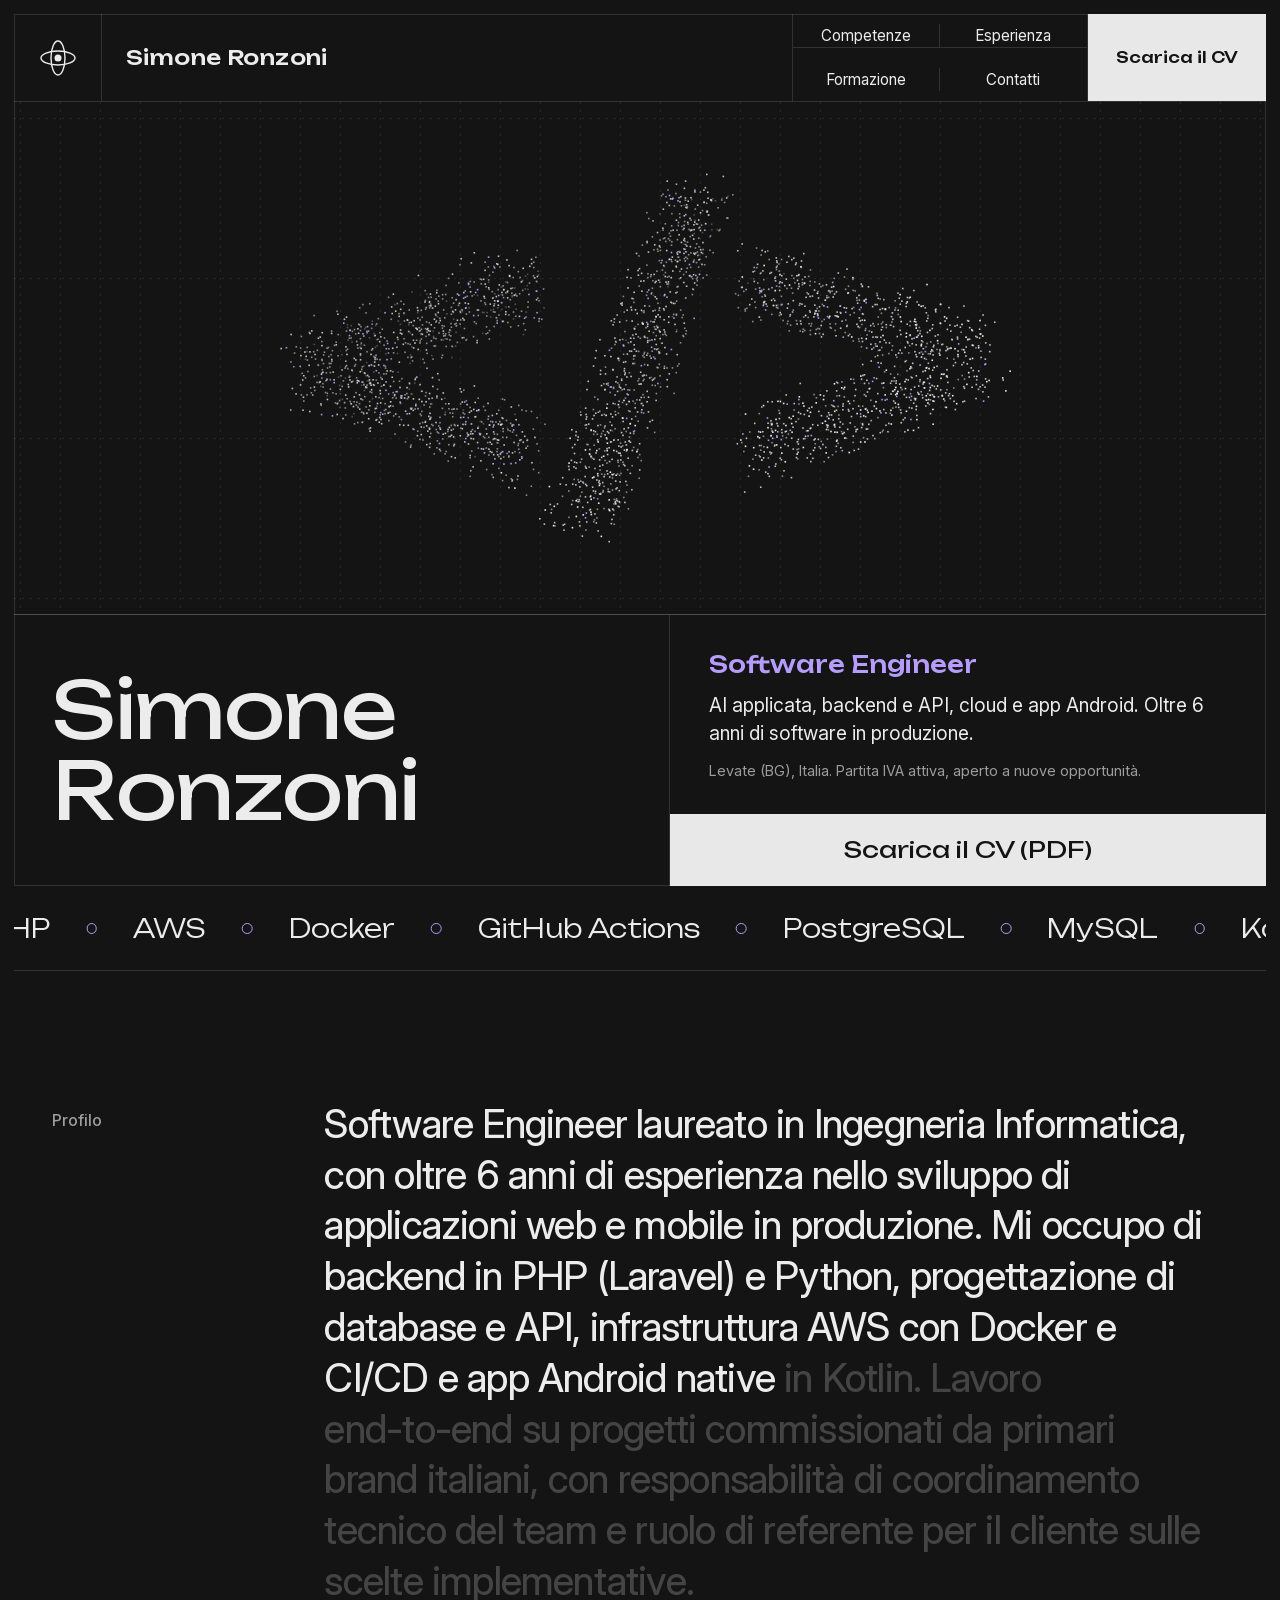
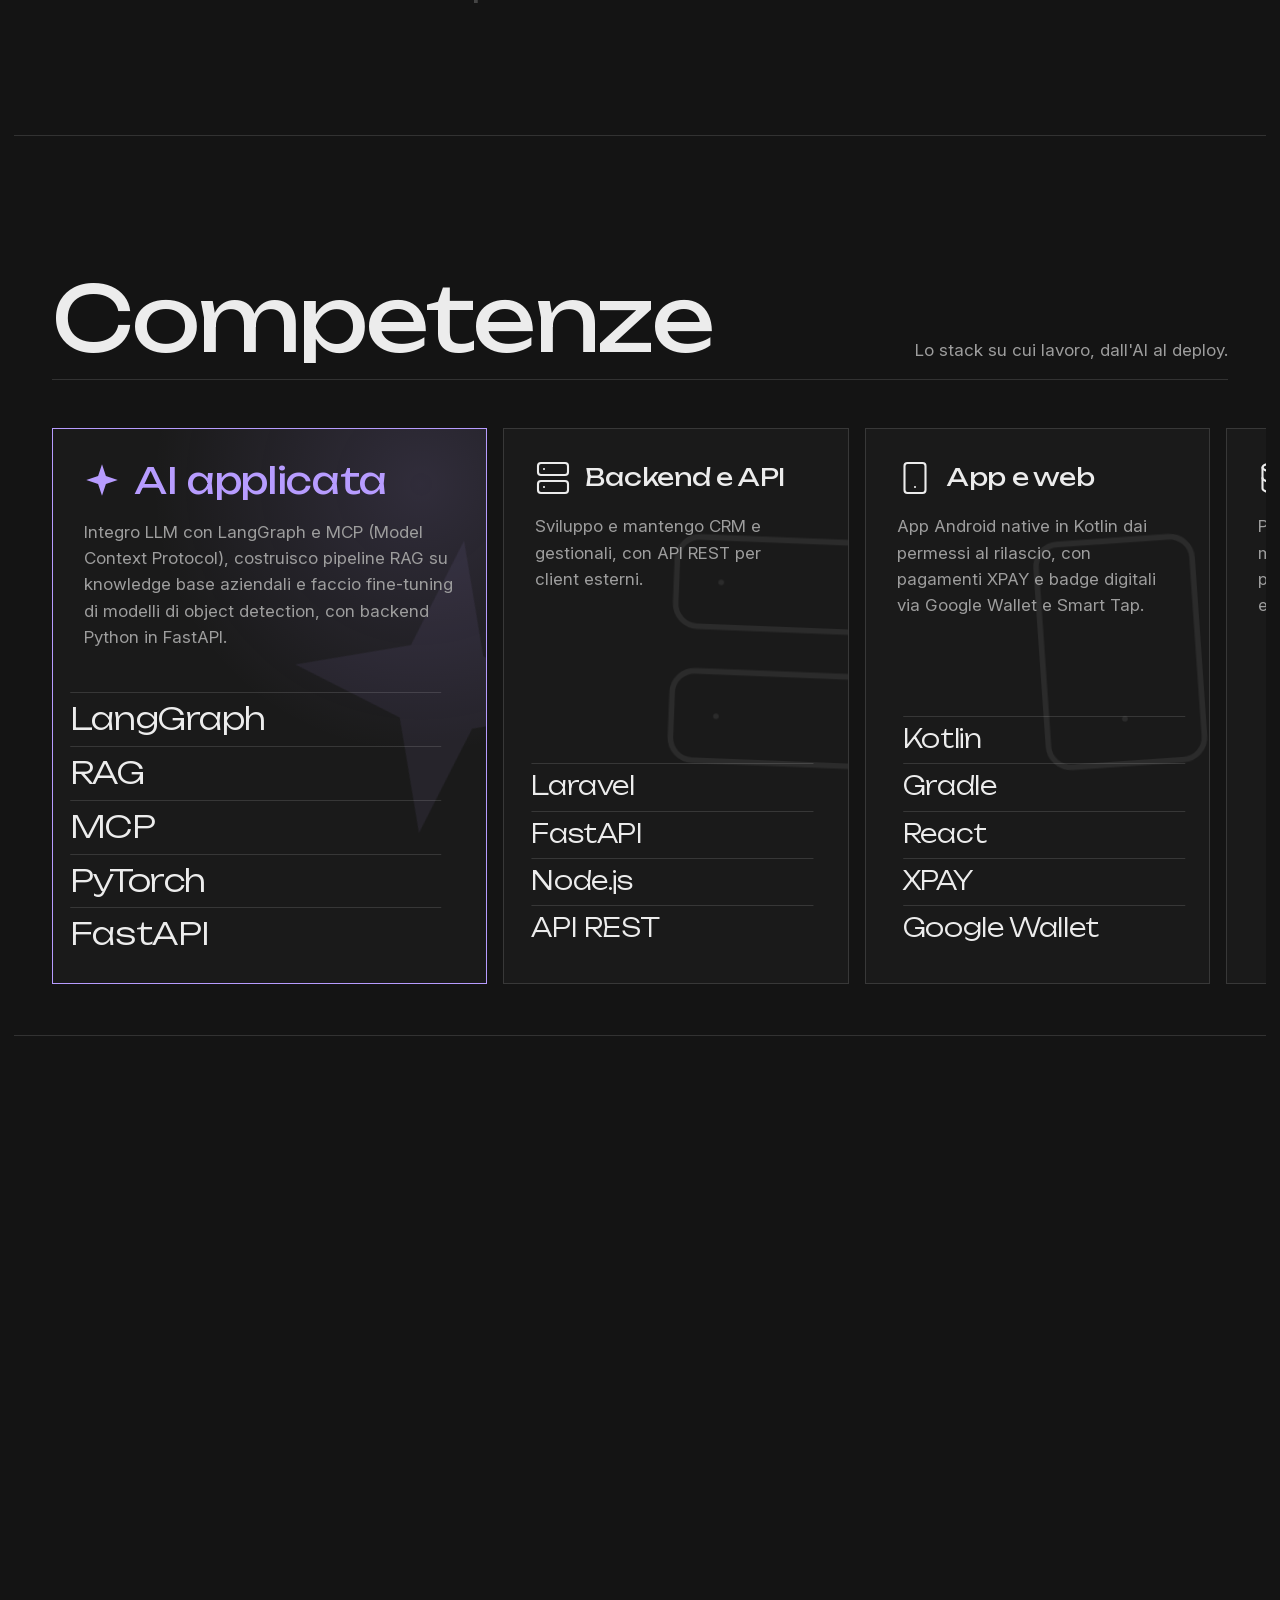
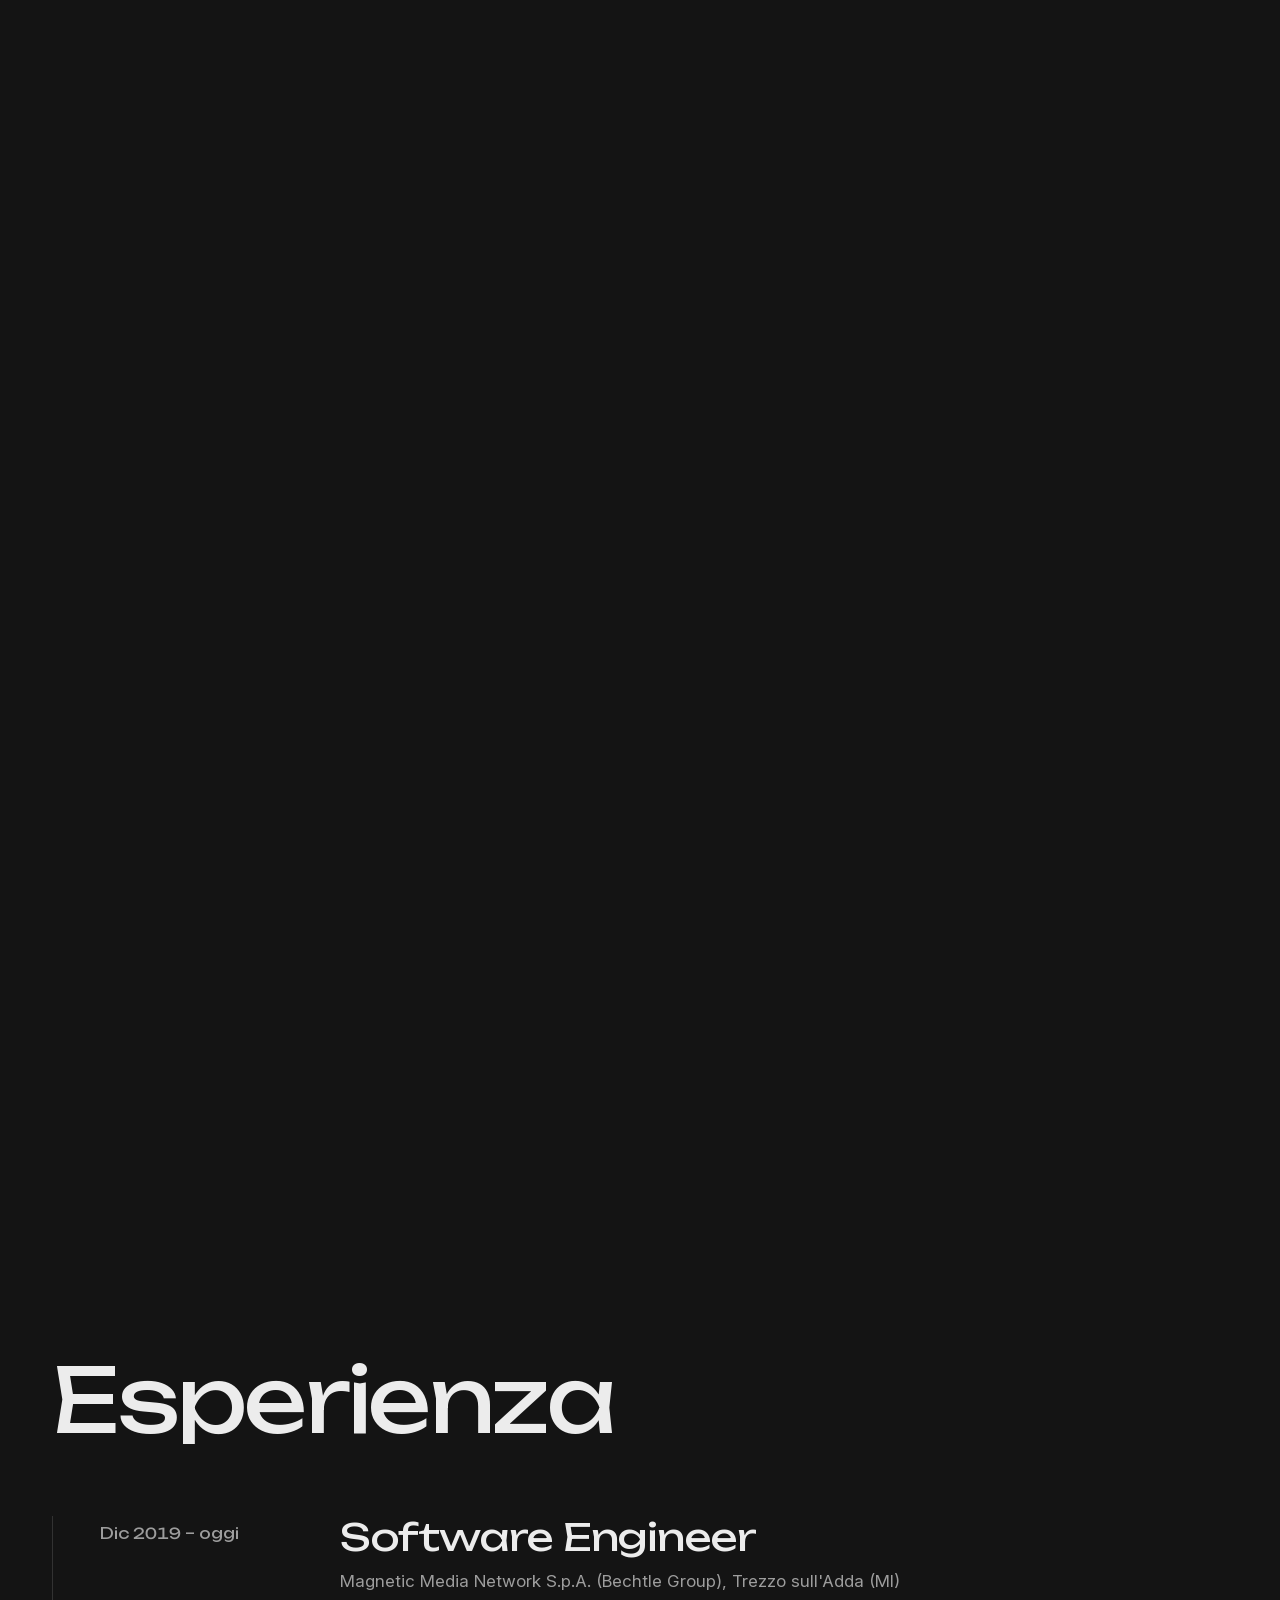
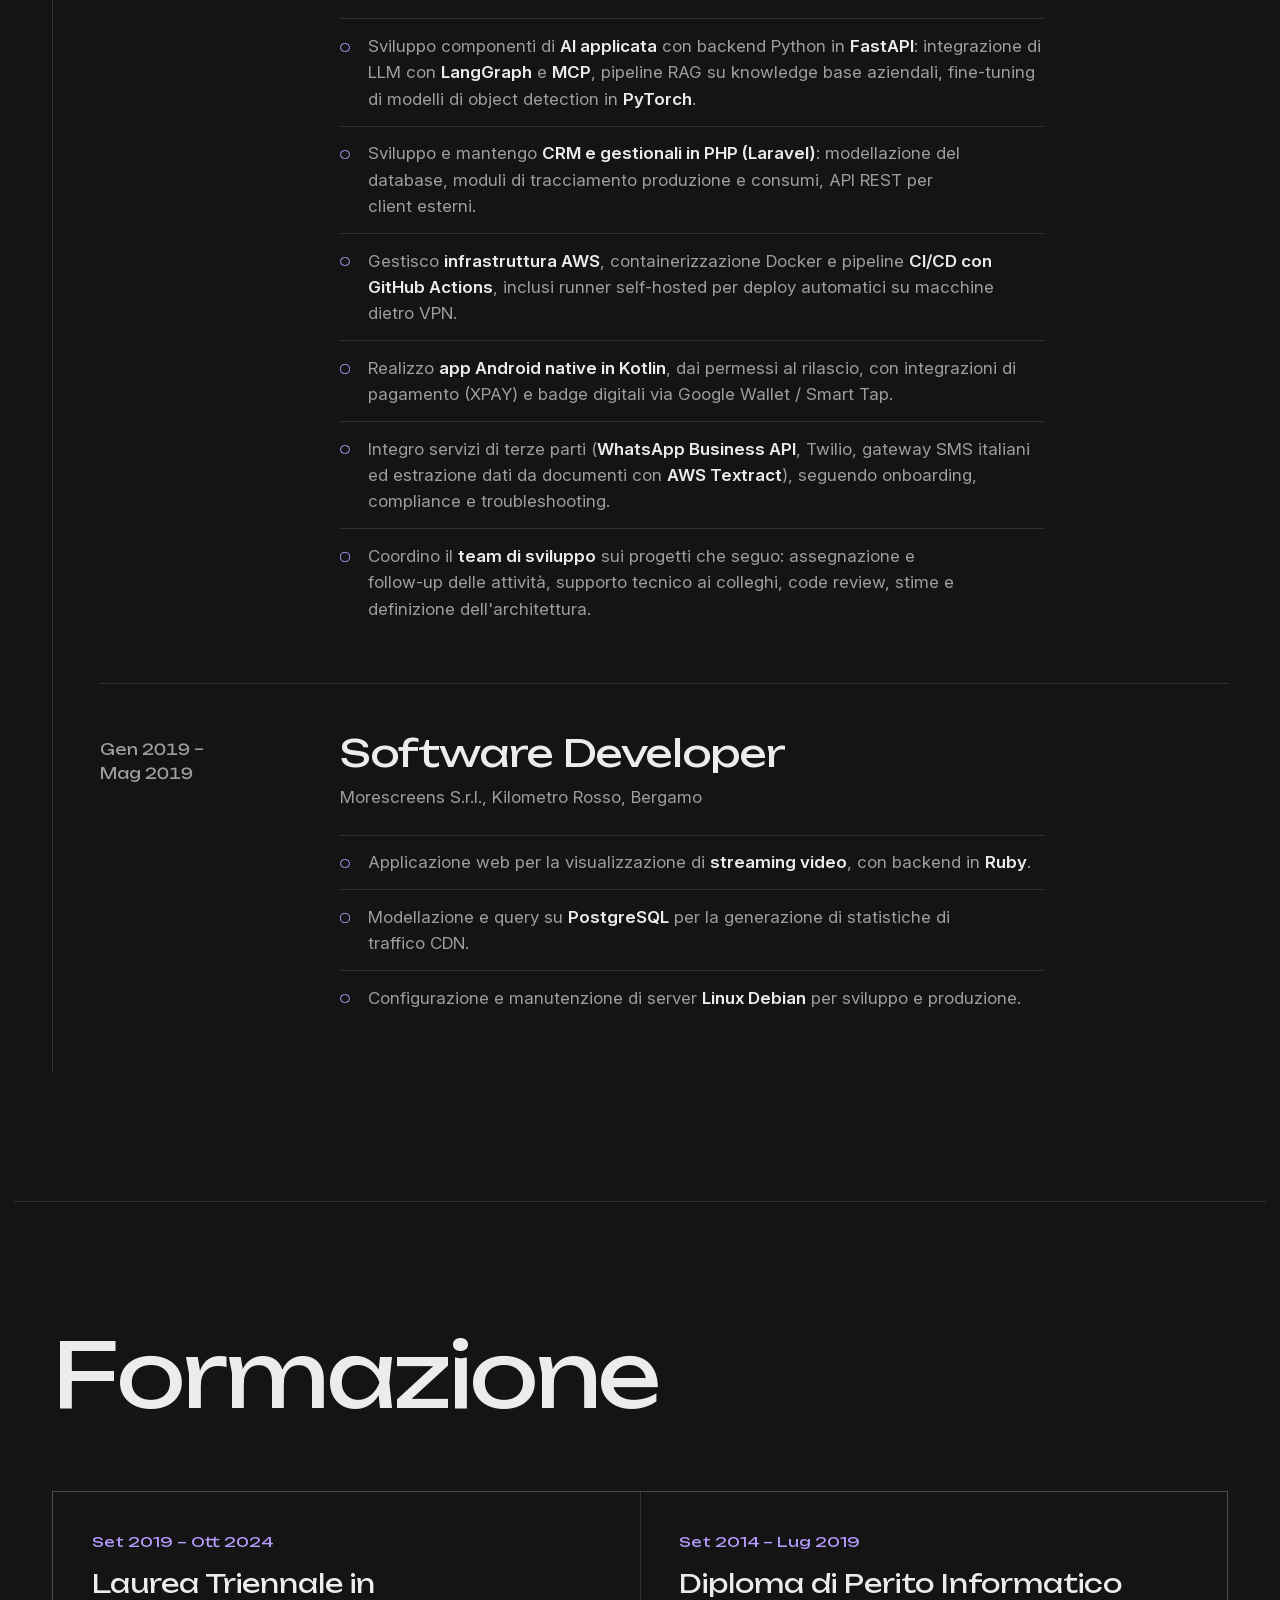
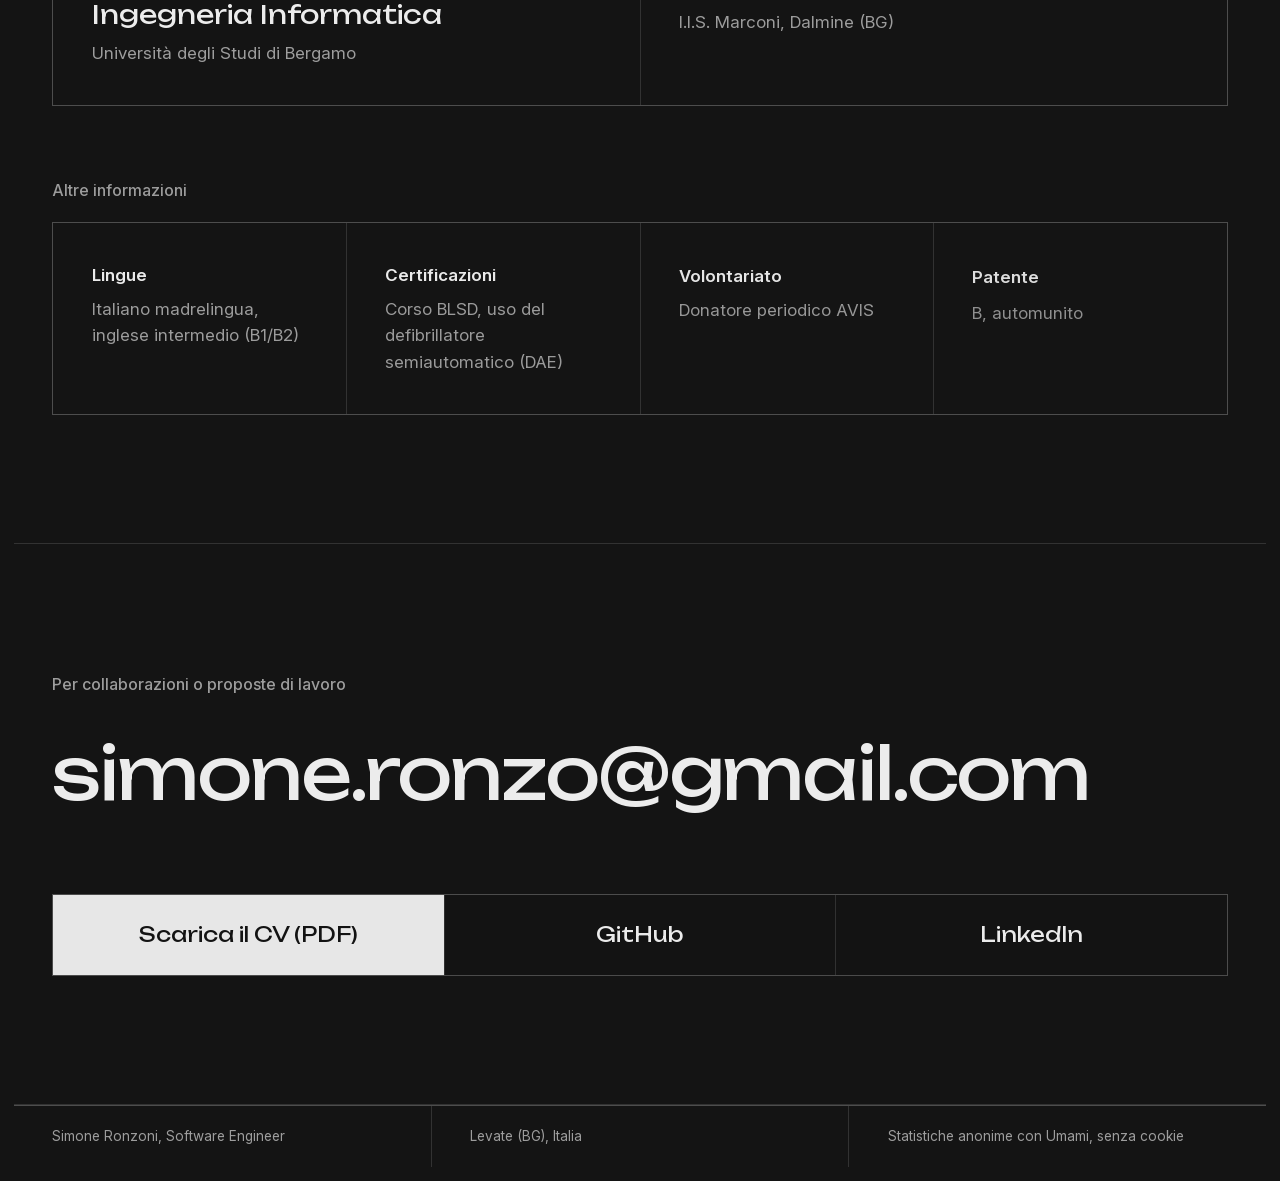
==== commit 9162d69a: "new forms" ====
--- a/index.html
+++ b/index.html
@@ -13,7 +13,7 @@
 <link rel="icon" href="data:image/svg+xml,%3Csvg xmlns='http://www.w3.org/2000/svg' viewBox='0 0 40 40'%3E%3Crect width='40' height='40' rx='8' fill='%23141414'/%3E%3Cg fill='none' stroke='%23ececec' stroke-width='2'%3E%3Cellipse cx='20' cy='20' rx='15' ry='6'/%3E%3Cellipse cx='20' cy='20' rx='6' ry='15'/%3E%3C/g%3E%3Ccircle cx='20' cy='20' r='3.5' fill='%23b79cff'/%3E%3C/svg%3E">
 <link rel="preload" href="assets/fonts/unbounded.woff2" as="font" type="font/woff2" crossorigin>
 <link rel="preload" href="assets/fonts/inter.woff2" as="font" type="font/woff2" crossorigin>
-<link rel="stylesheet" href="style.css?v=7">
+<link rel="stylesheet" href="style.css?v=8">
 <script>
   // Nasconde l'hero finché le animazioni non sono pronte; dopo 3 s lo mostra comunque.
   document.documentElement.className = "js";
@@ -43,7 +43,7 @@
 
 <main id="contenuto">
 
-  <!-- Hero: una nuvola di particelle che forma le iniziali, poi </> e AI; si scansa dal mouse -->
+  <!-- Hero: una nuvola di particelle che forma simboli dello sviluppo (</>, { }, >_) e AI; si scansa dal mouse -->
   <section class="eroe" id="inizio" aria-labelledby="t-nome">
     <div class="eroe-scena">
       <canvas class="eroe-canvas" aria-hidden="true"></canvas>
@@ -320,7 +320,7 @@
 <script defer src="assets/js/gsap.min.js"></script>
 <script defer src="assets/js/ScrollTrigger.min.js"></script>
 <script defer src="assets/js/SplitText.min.js"></script>
-<script defer src="assets/js/main.js"></script>
+<script defer src="assets/js/main.js?v=9"></script>
 
 </body>
 </html>
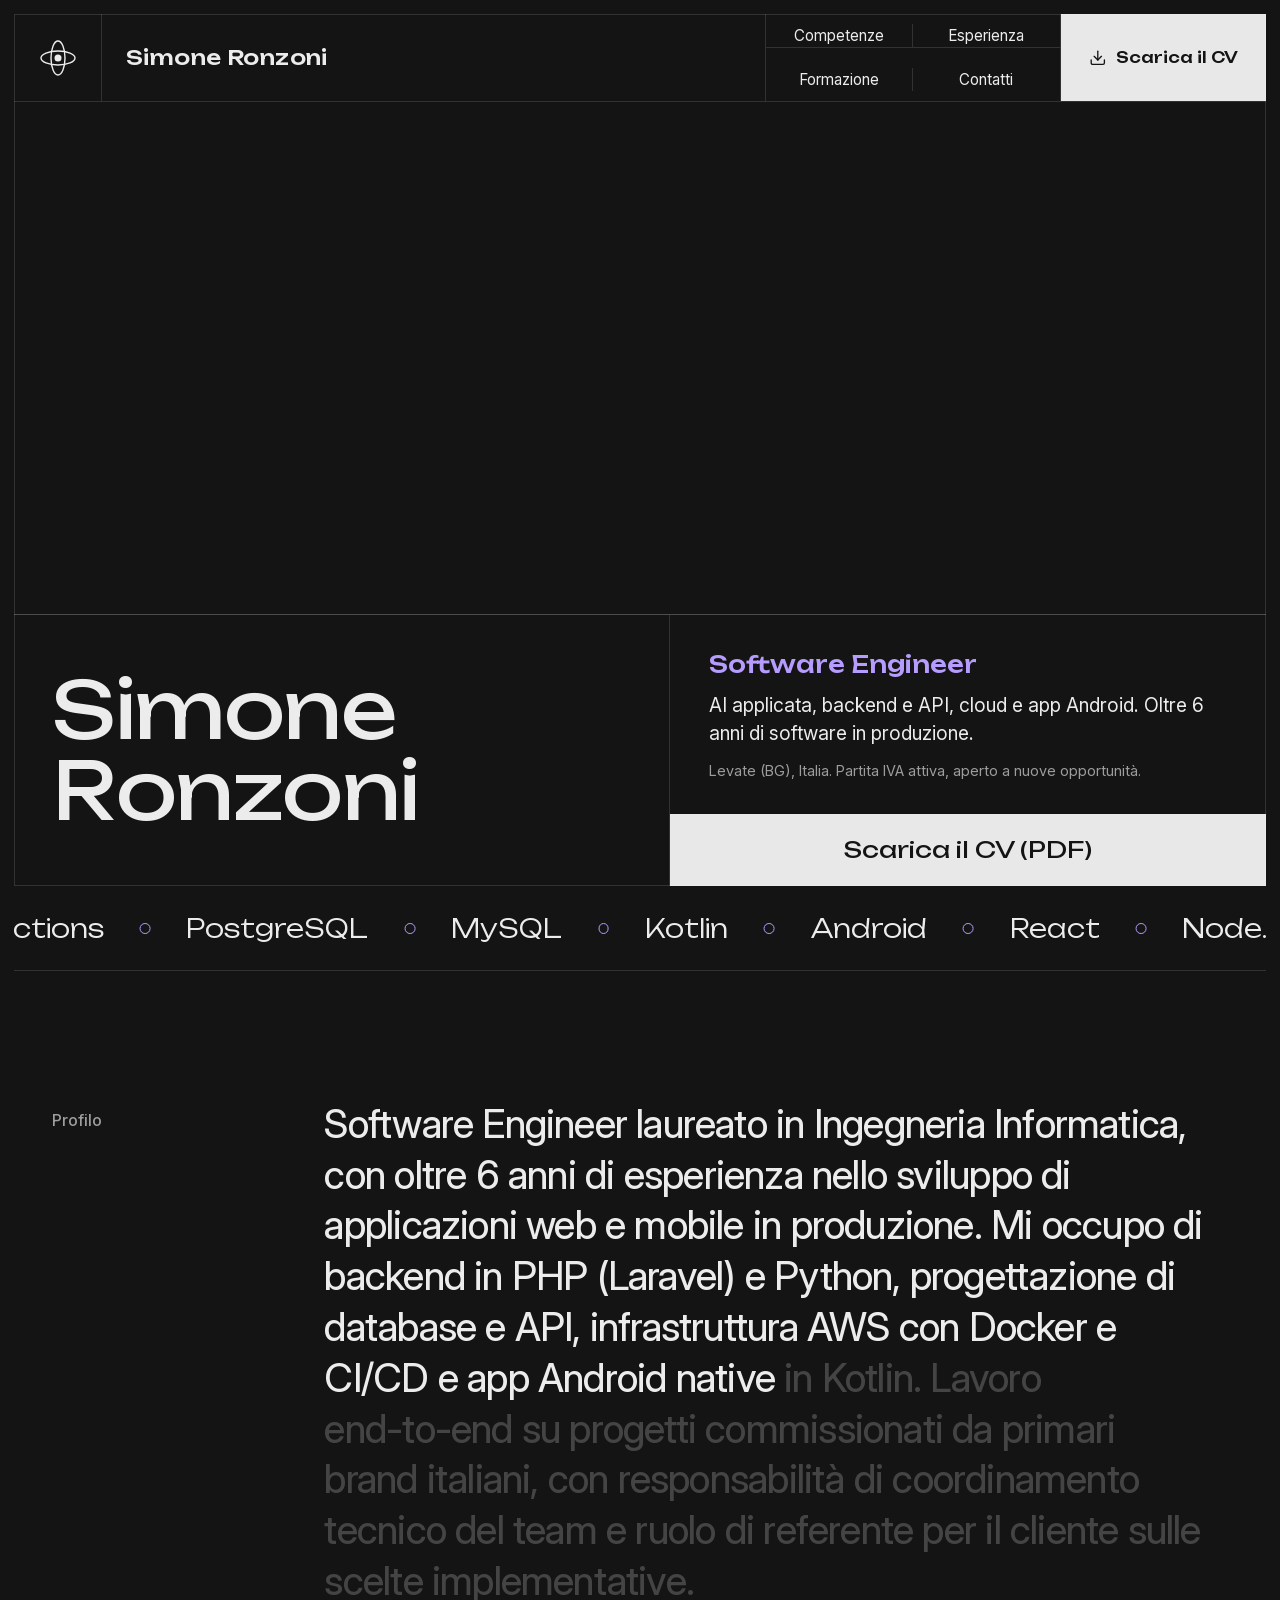
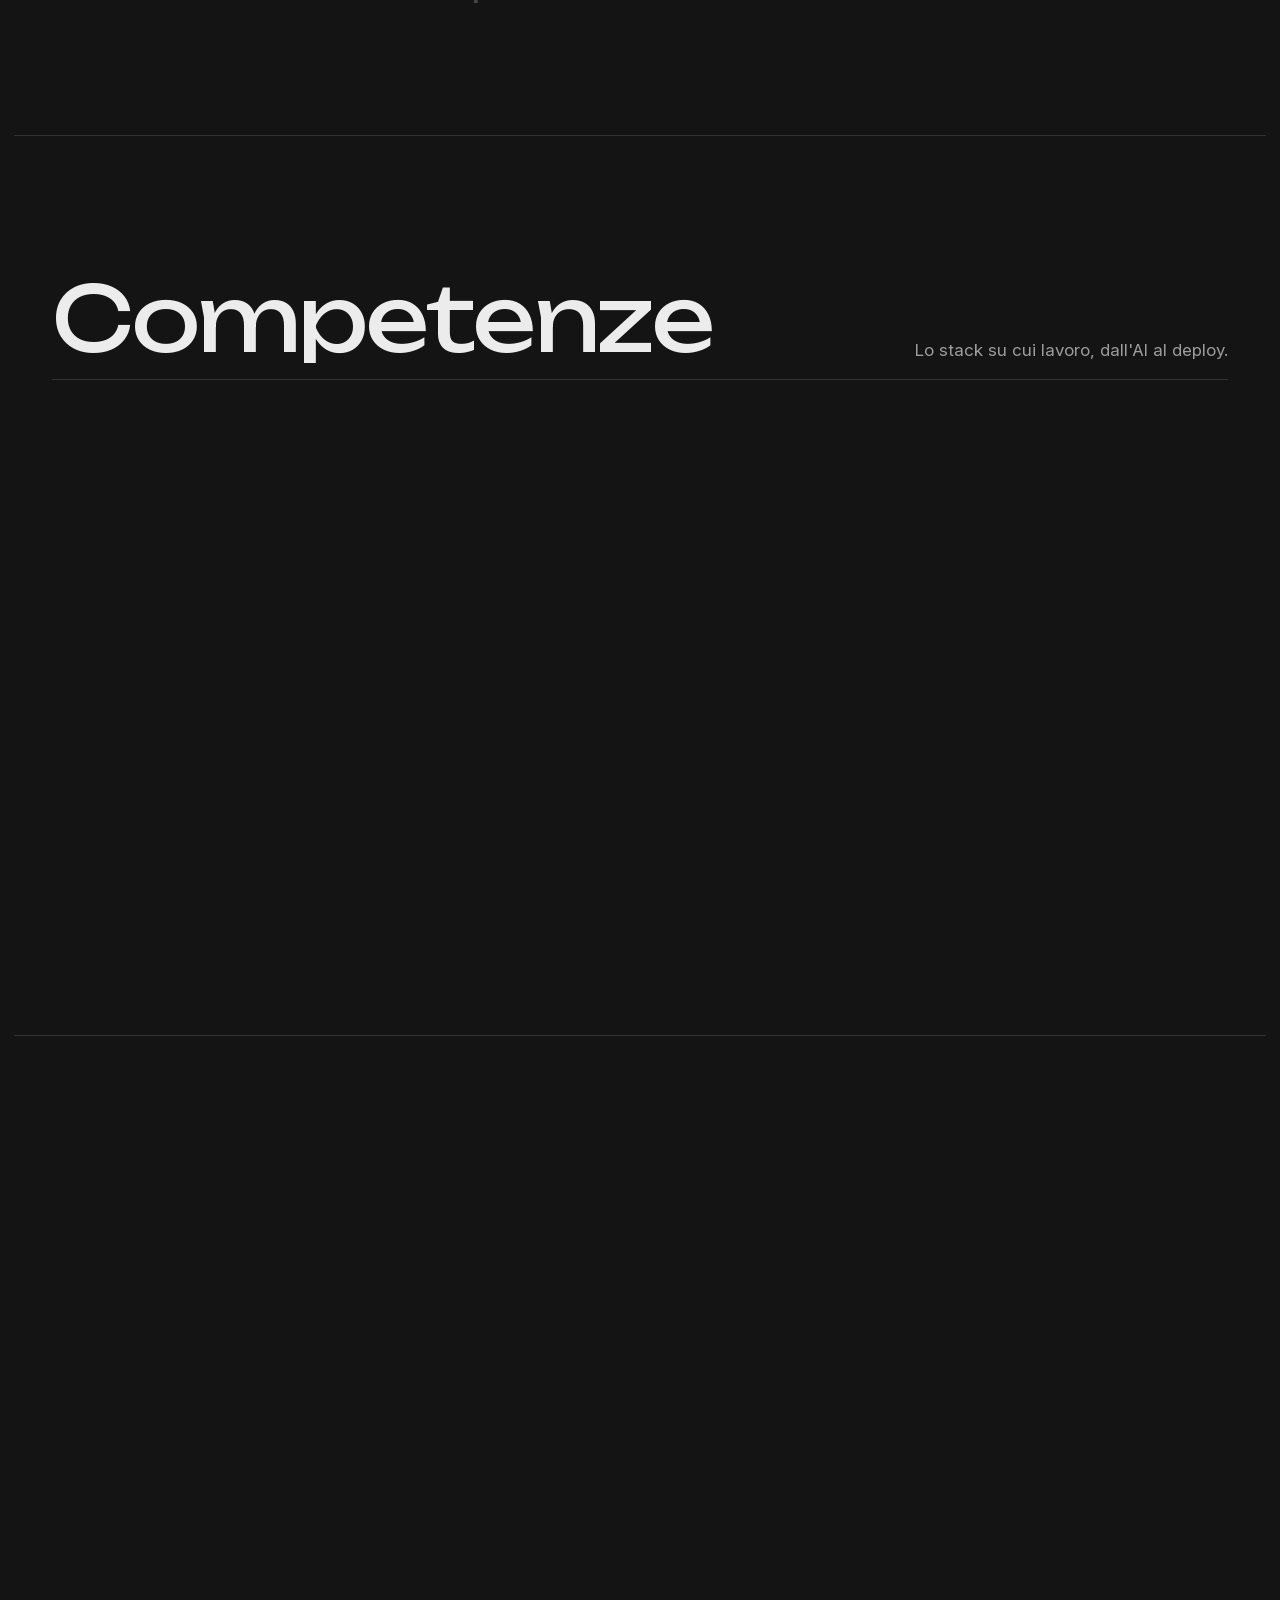
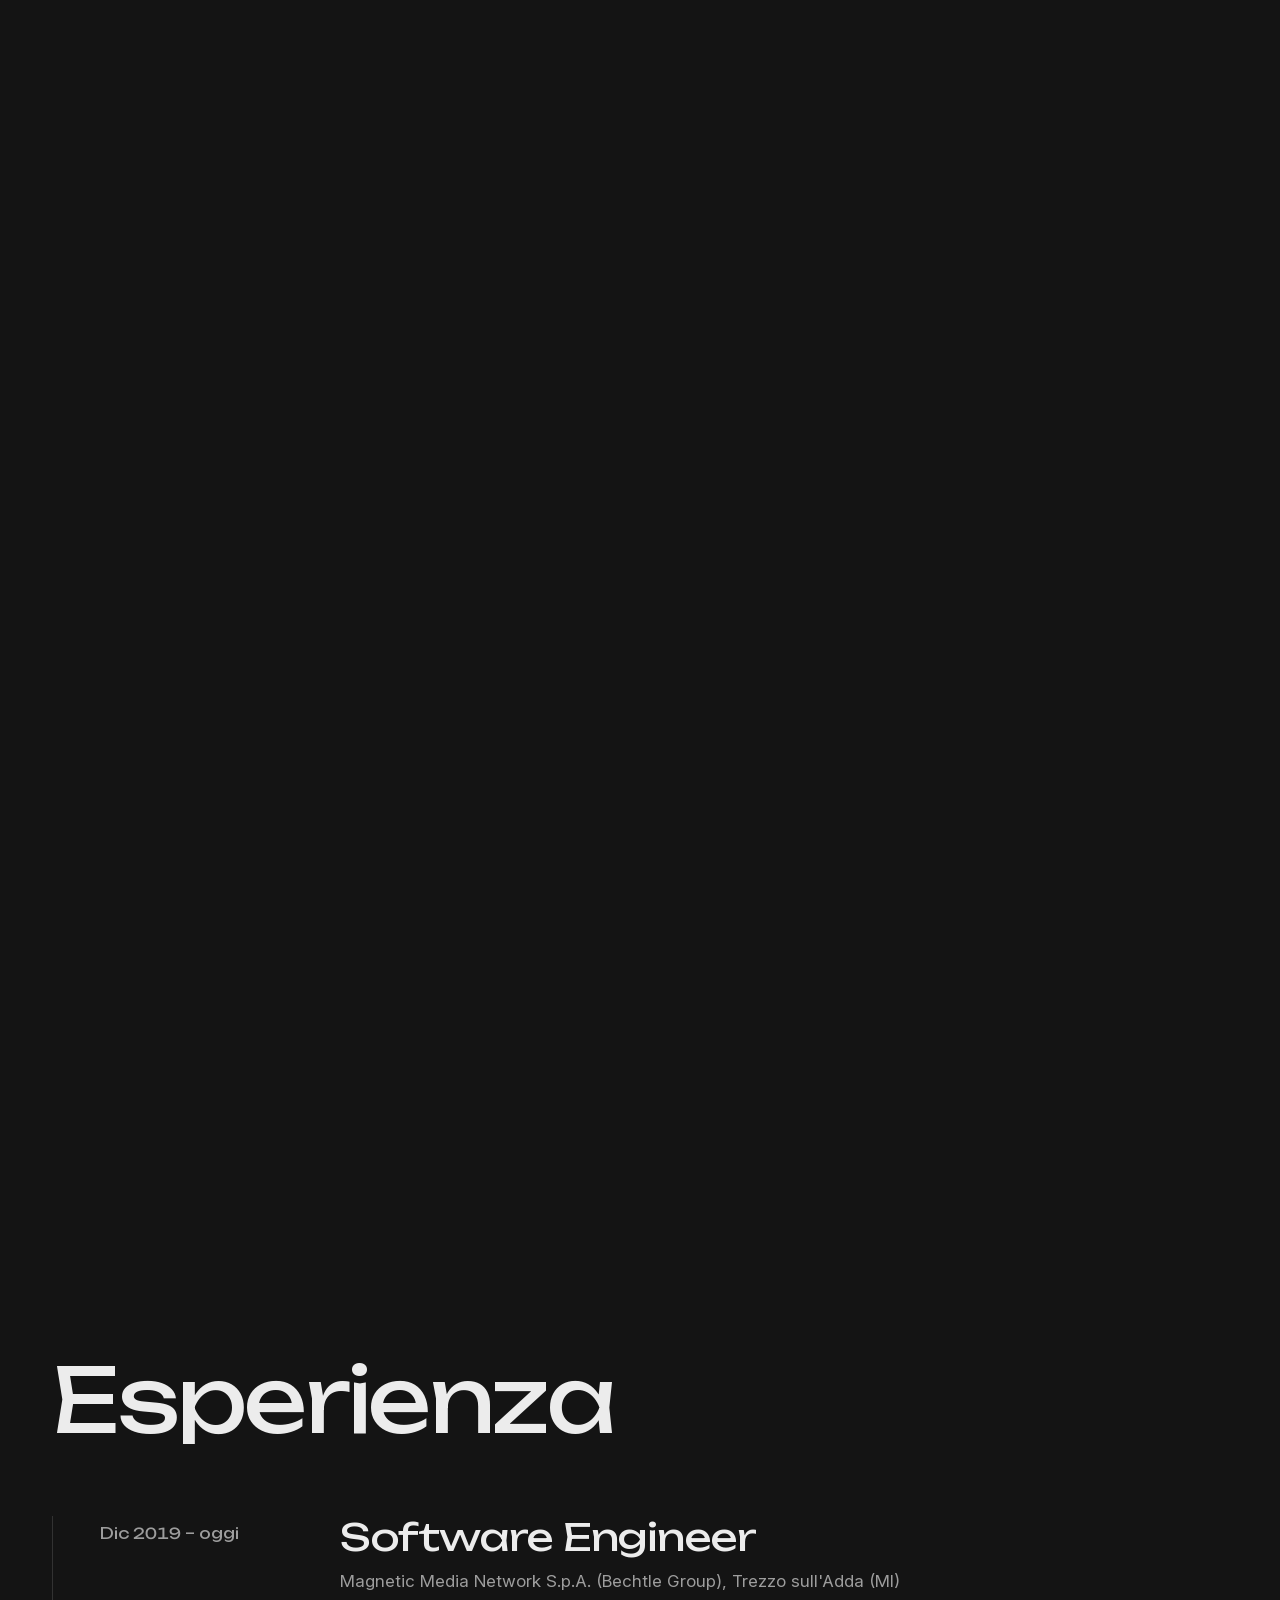
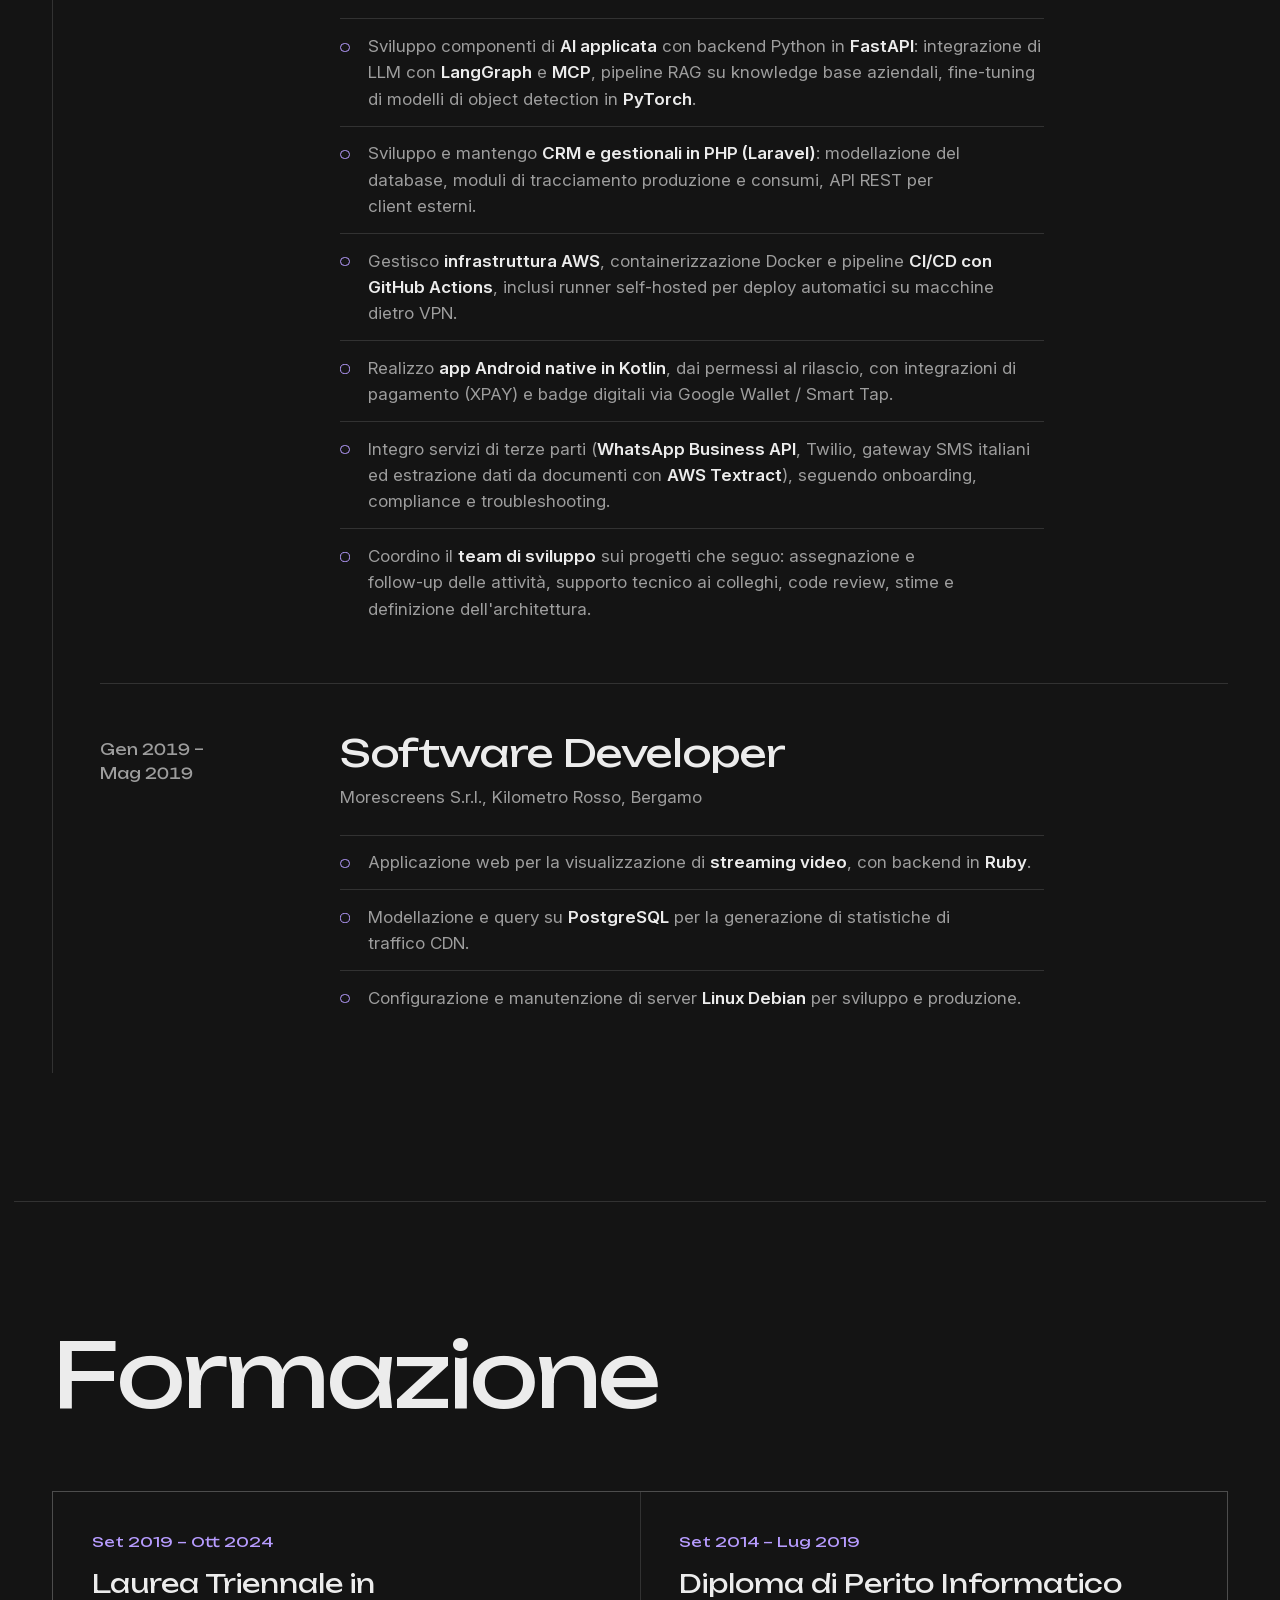
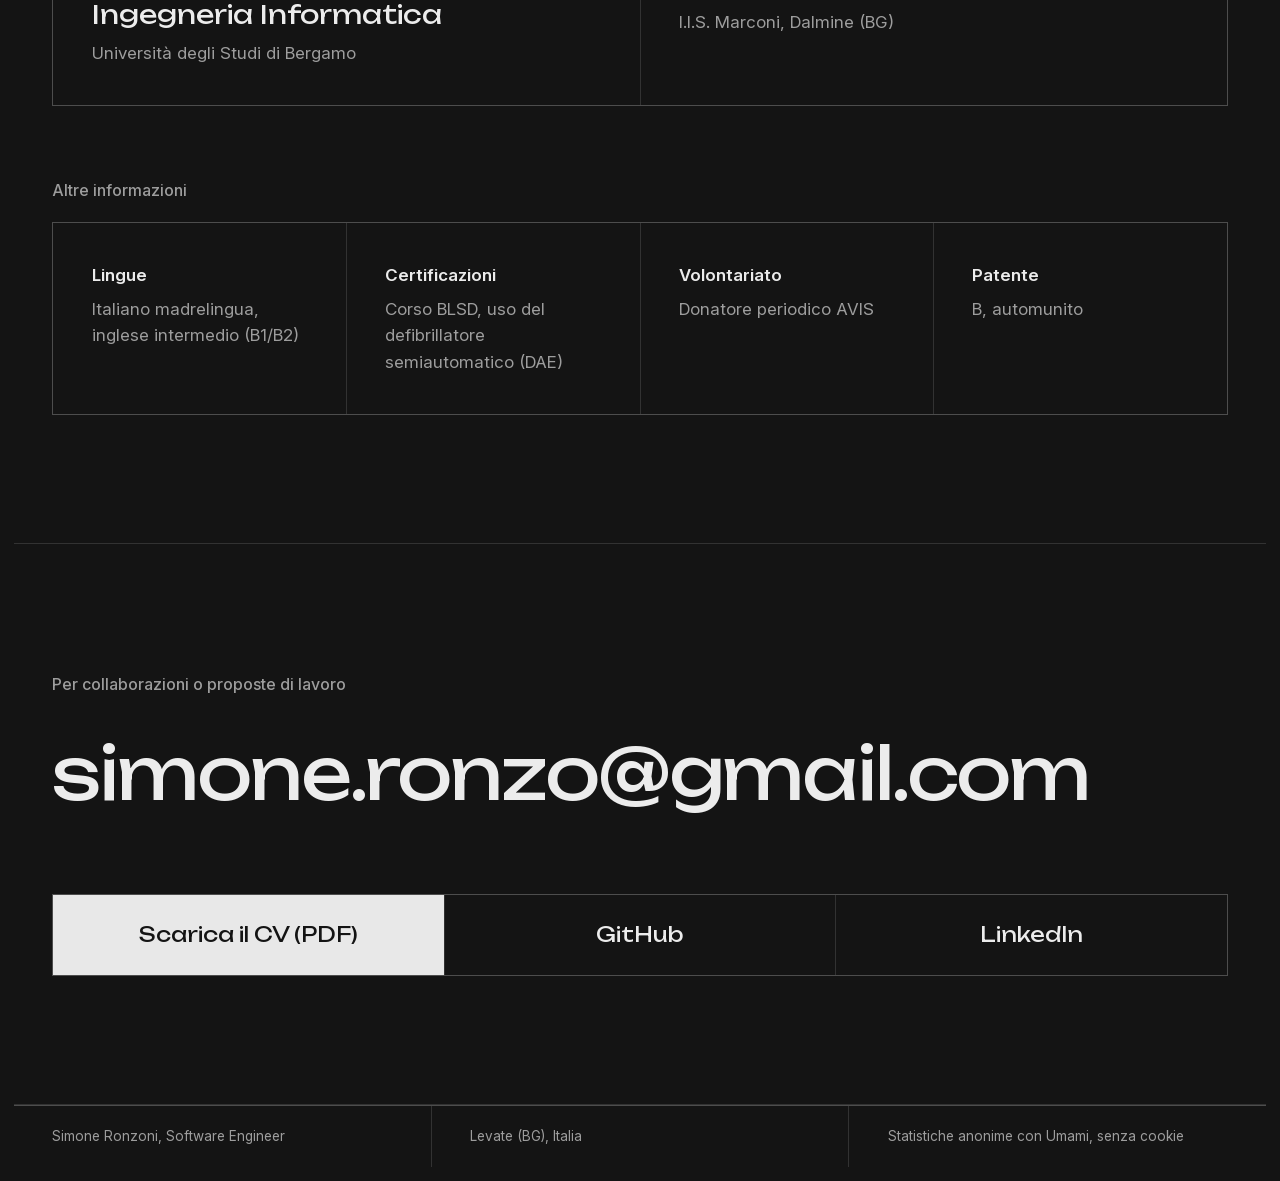
==== commit f670c8c5: "fix header mobile" ====
--- a/index.html
+++ b/index.html
@@ -13,7 +13,7 @@
 <link rel="icon" href="data:image/svg+xml,%3Csvg xmlns='http://www.w3.org/2000/svg' viewBox='0 0 40 40'%3E%3Crect width='40' height='40' rx='8' fill='%23141414'/%3E%3Cg fill='none' stroke='%23ececec' stroke-width='2'%3E%3Cellipse cx='20' cy='20' rx='15' ry='6'/%3E%3Cellipse cx='20' cy='20' rx='6' ry='15'/%3E%3C/g%3E%3Ccircle cx='20' cy='20' r='3.5' fill='%23b79cff'/%3E%3C/svg%3E">
 <link rel="preload" href="assets/fonts/unbounded.woff2" as="font" type="font/woff2" crossorigin>
 <link rel="preload" href="assets/fonts/inter.woff2" as="font" type="font/woff2" crossorigin>
-<link rel="stylesheet" href="style.css?v=8">
+<link rel="stylesheet" href="style.css?v=9">
 <script>
   // Nasconde l'hero finché le animazioni non sono pronte; dopo 3 s lo mostra comunque.
   document.documentElement.className = "js";
@@ -38,7 +38,10 @@
     <a href="#formazione">Formazione</a>
     <a href="#contatti">Contatti</a>
   </nav>
-  <a class="testata-cv" href="assets/CV_Simone_Ronzoni.pdf" download target="_blank" data-umami-event="Scarica PDF">Scarica il CV</a>
+  <a class="testata-cv" href="assets/CV_Simone_Ronzoni.pdf" download target="_blank" data-umami-event="Scarica PDF">
+    <svg class="testata-cv-icona" viewBox="0 0 24 24" width="18" height="18" aria-hidden="true"><path d="M21 15v4a2 2 0 0 1-2 2H5a2 2 0 0 1-2-2v-4"/><path d="m7 10 5 5 5-5"/><path d="M12 15V3"/></svg>
+    <span><span class="testata-cv-extra">Scarica il </span>CV</span>
+  </a>
 </header>
 
 <main id="contenuto">
@@ -320,7 +323,7 @@
 <script defer src="assets/js/gsap.min.js"></script>
 <script defer src="assets/js/ScrollTrigger.min.js"></script>
 <script defer src="assets/js/SplitText.min.js"></script>
-<script defer src="assets/js/main.js?v=9"></script>
+<script defer src="assets/js/main.js?v=10"></script>
 
 </body>
 </html>
--- a/style.css
+++ b/style.css
@@ -217,6 +217,7 @@
 
 .testata-cv {
   justify-content: center;
+  gap: .6rem;
   padding-inline: 1.75rem;
   background: var(--chiaro);
   color: var(--su-chiaro);
@@ -227,6 +228,17 @@
   transition: background-color .3s var(--curva);
 }
 .testata-cv:hover { background: var(--accento); }
+
+.testata-cv-icona {
+  width: 1.1rem;
+  height: 1.1rem;
+  flex: none;
+  fill: none;
+  stroke: currentColor;
+  stroke-width: 1.8;
+  stroke-linecap: round;
+  stroke-linejoin: round;
+}
 
 /* ---------- Hero ---------- */
 
@@ -804,8 +816,28 @@
 
   .testata { grid-template-columns: var(--testata) minmax(0, 1fr) auto; }
   .testata-nav { display: none; }
-  .testata-nome { padding-inline: 1rem; font-size: .95rem; }
-  .testata-cv { padding-inline: 1rem; font-size: .8rem; }
+  .testata-nome {
+    min-width: 0;
+    padding-inline: 1rem;
+    overflow: hidden;
+    font-size: .95rem;
+    text-overflow: ellipsis;
+  }
+  .testata-cv {
+    gap: .45rem;
+    padding-inline: 1.1rem;
+    font-size: .9rem;
+  }
+
+  /* Sul telefono il pulsante mostra solo "CV": "Scarica il" resta per gli screen reader */
+  .testata-cv-extra {
+    position: absolute;
+    width: 1px;
+    height: 1px;
+    overflow: hidden;
+    clip: rect(0 0 0 0);
+    white-space: nowrap;
+  }
 
   /* Hero più compatto: nome, descrizione e pulsante stanno nella prima schermata */
   .eroe {
@@ -841,6 +873,12 @@
 
   .etichetta-altro { margin-top: 2.5rem; }
   .contatti-email-riga { margin-bottom: 2.5rem; }
+}
+
+/* Telefoni molto stretti (320px): il nome deve stare accanto al pulsante */
+@media (max-width: 22.4rem) {
+  .testata-nome { padding-inline: .8rem; font-size: .82rem; }
+  .testata-cv { padding-inline: .9rem; }
 }
 
 /* ---------- Movimento ridotto ---------- */
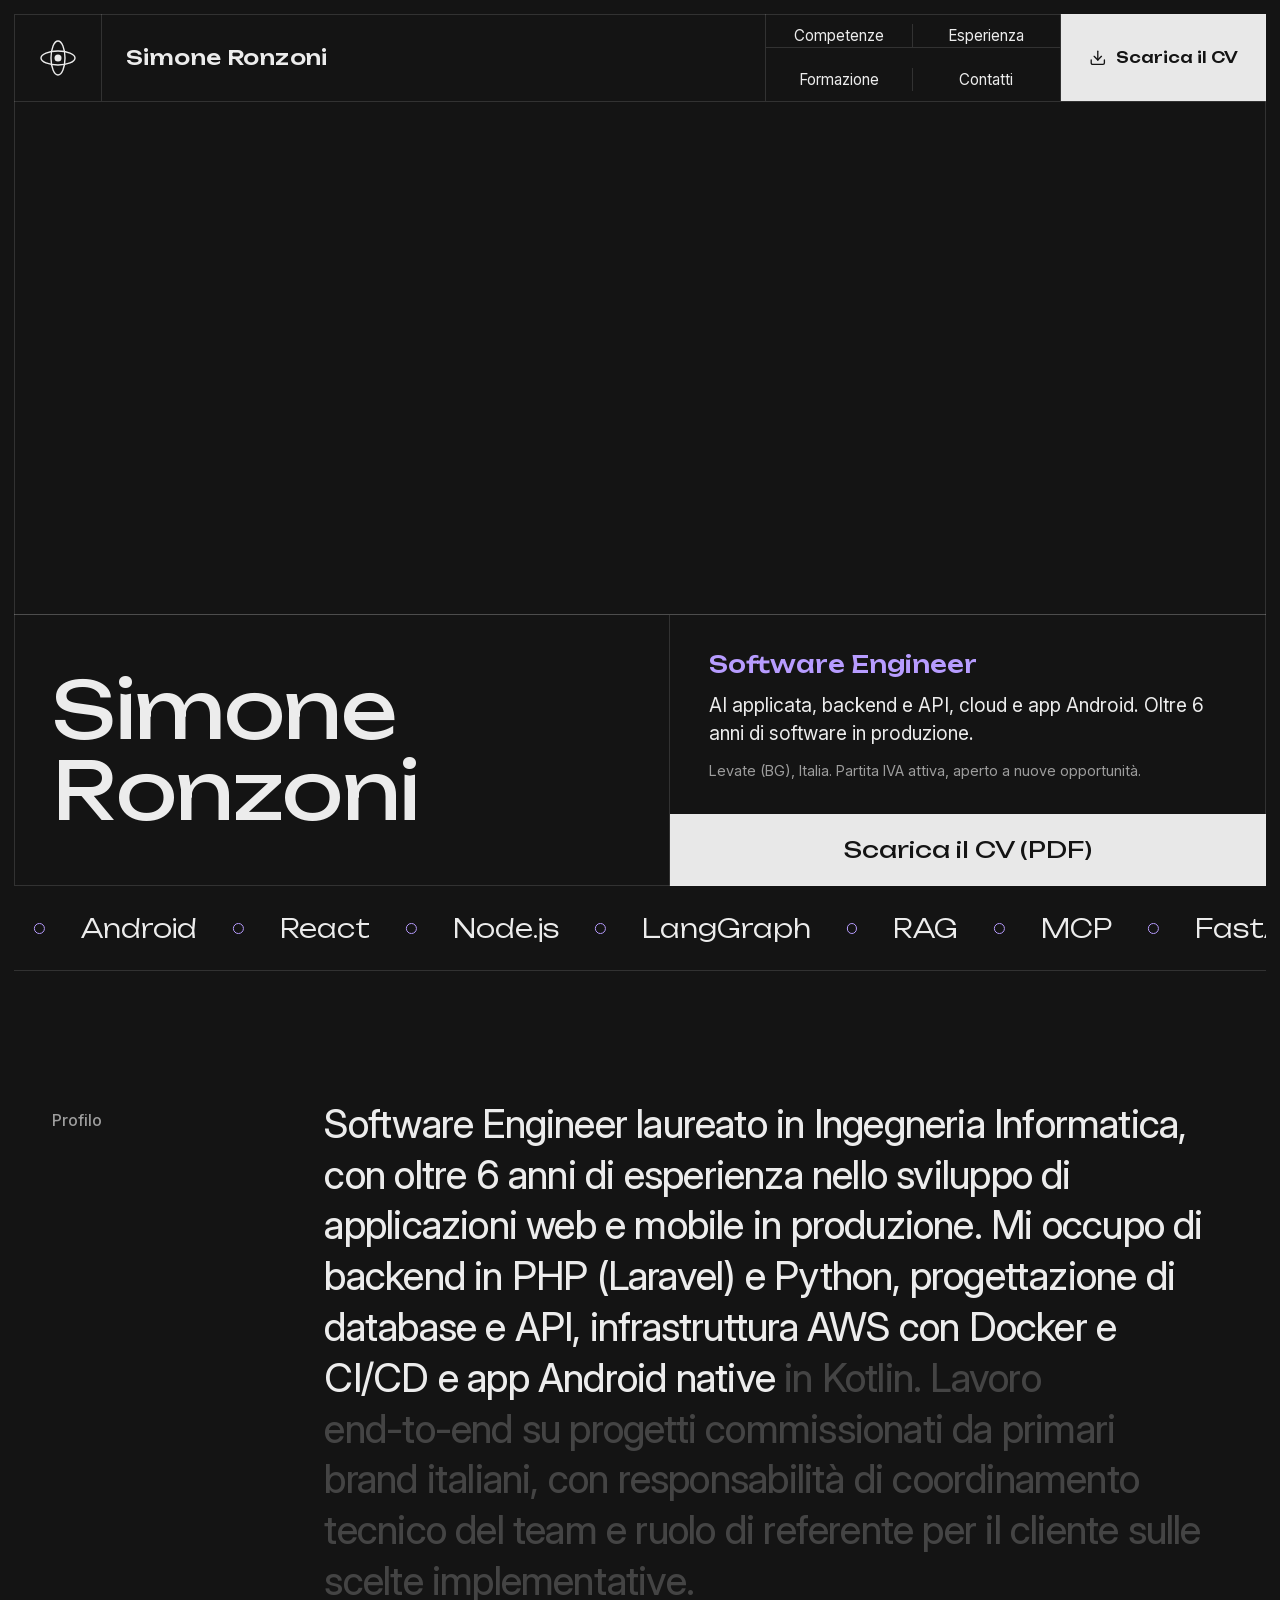
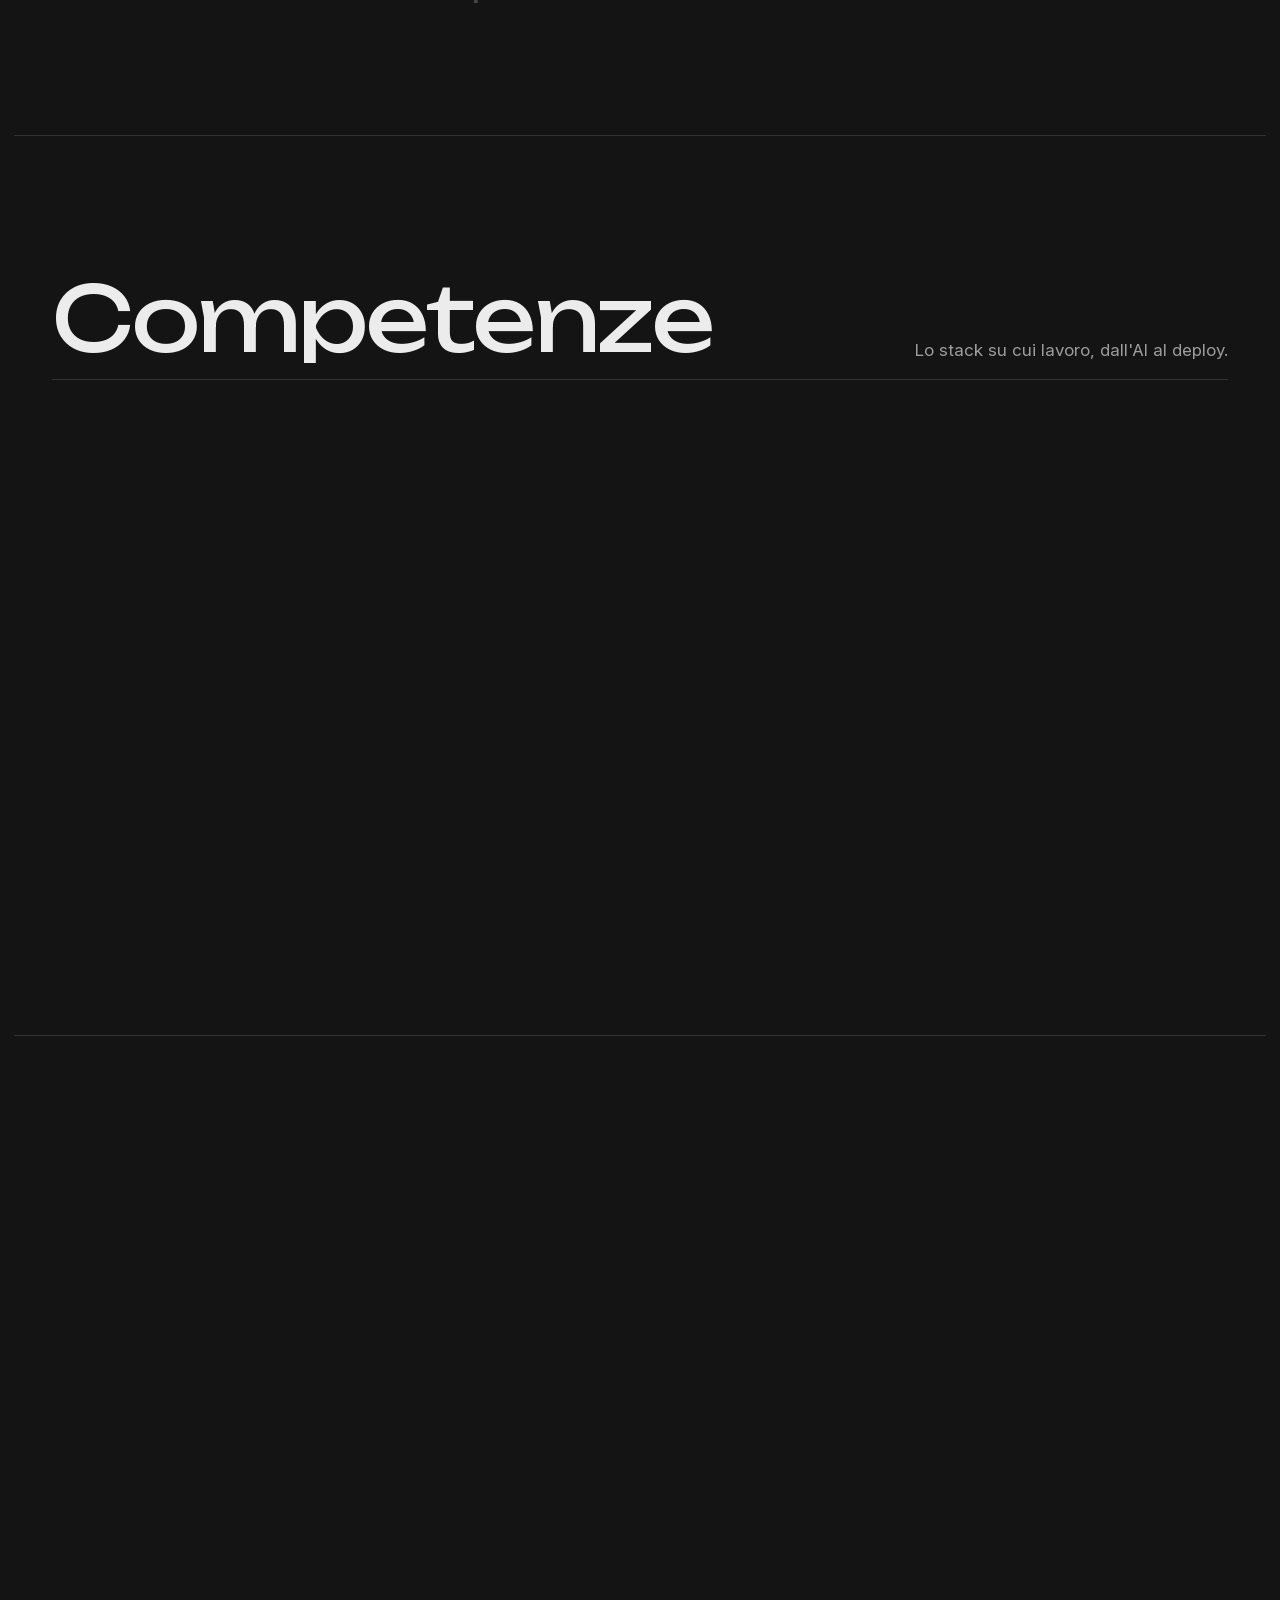
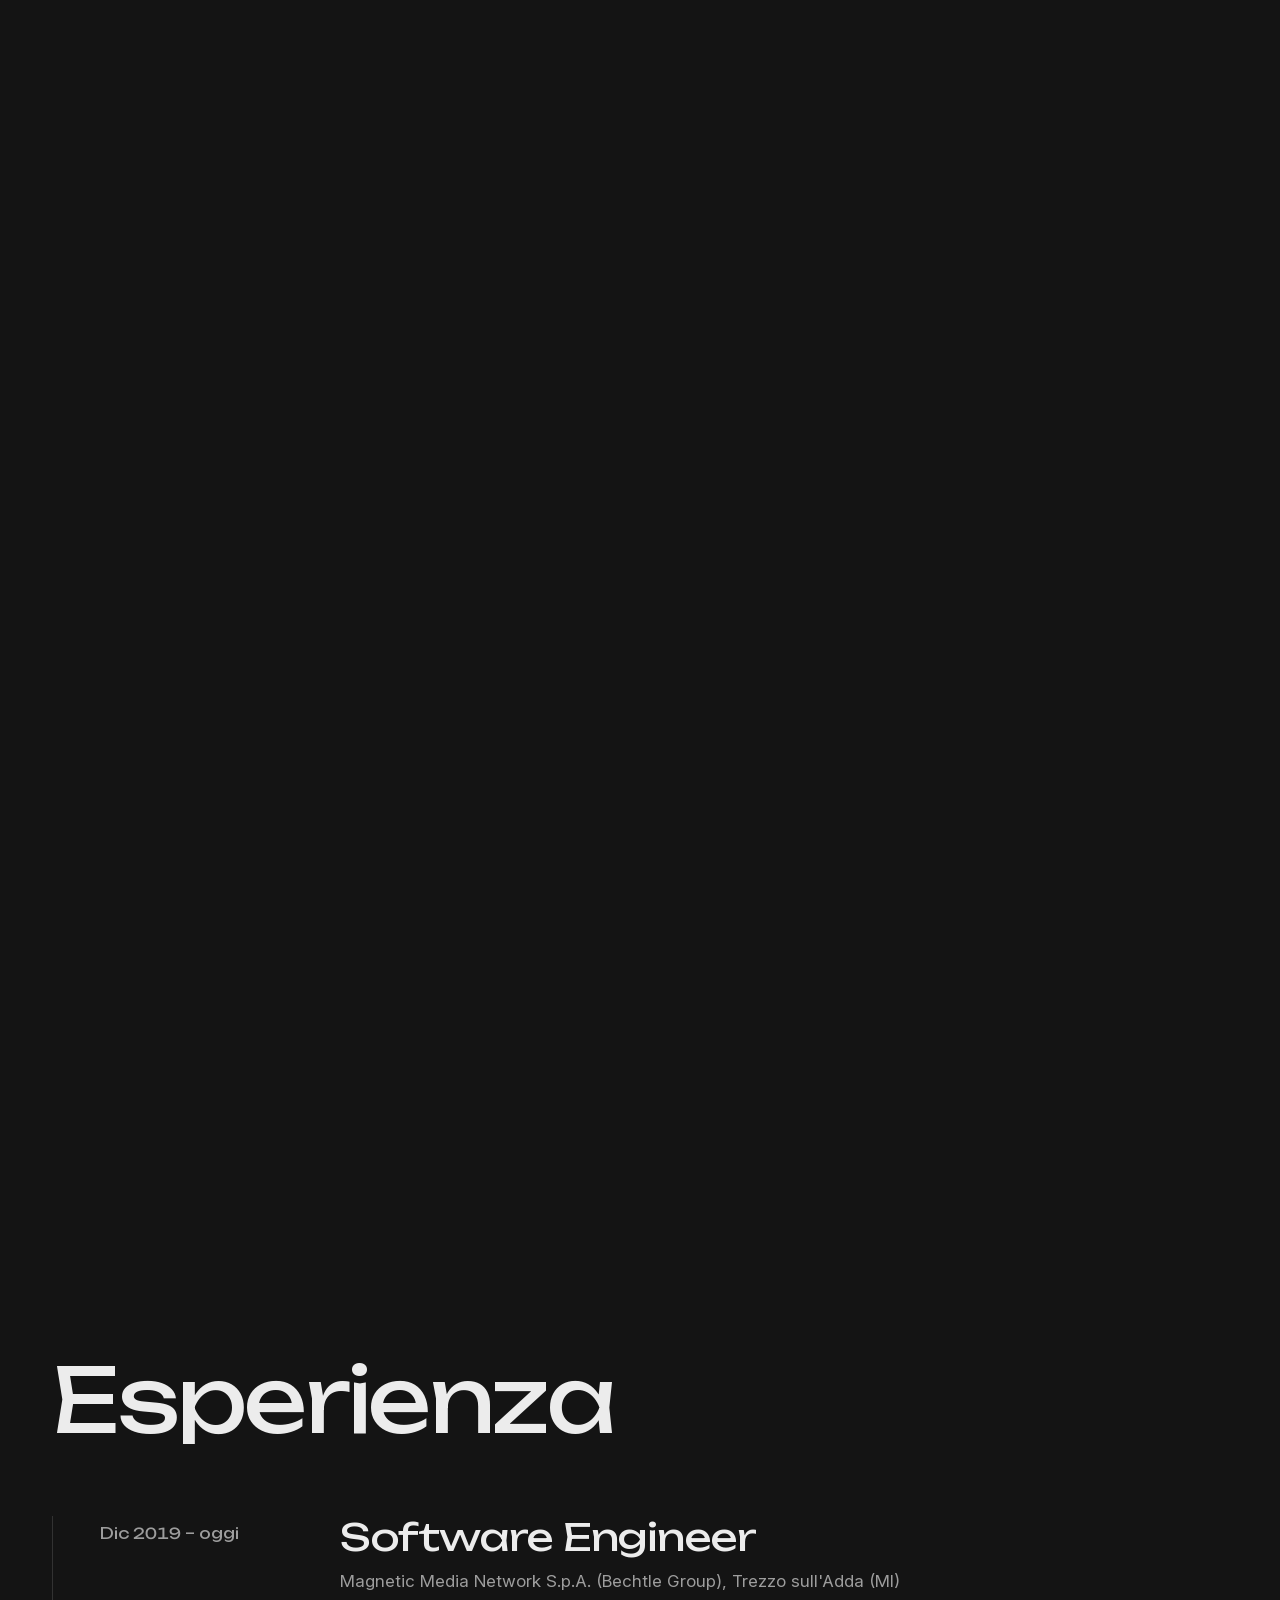
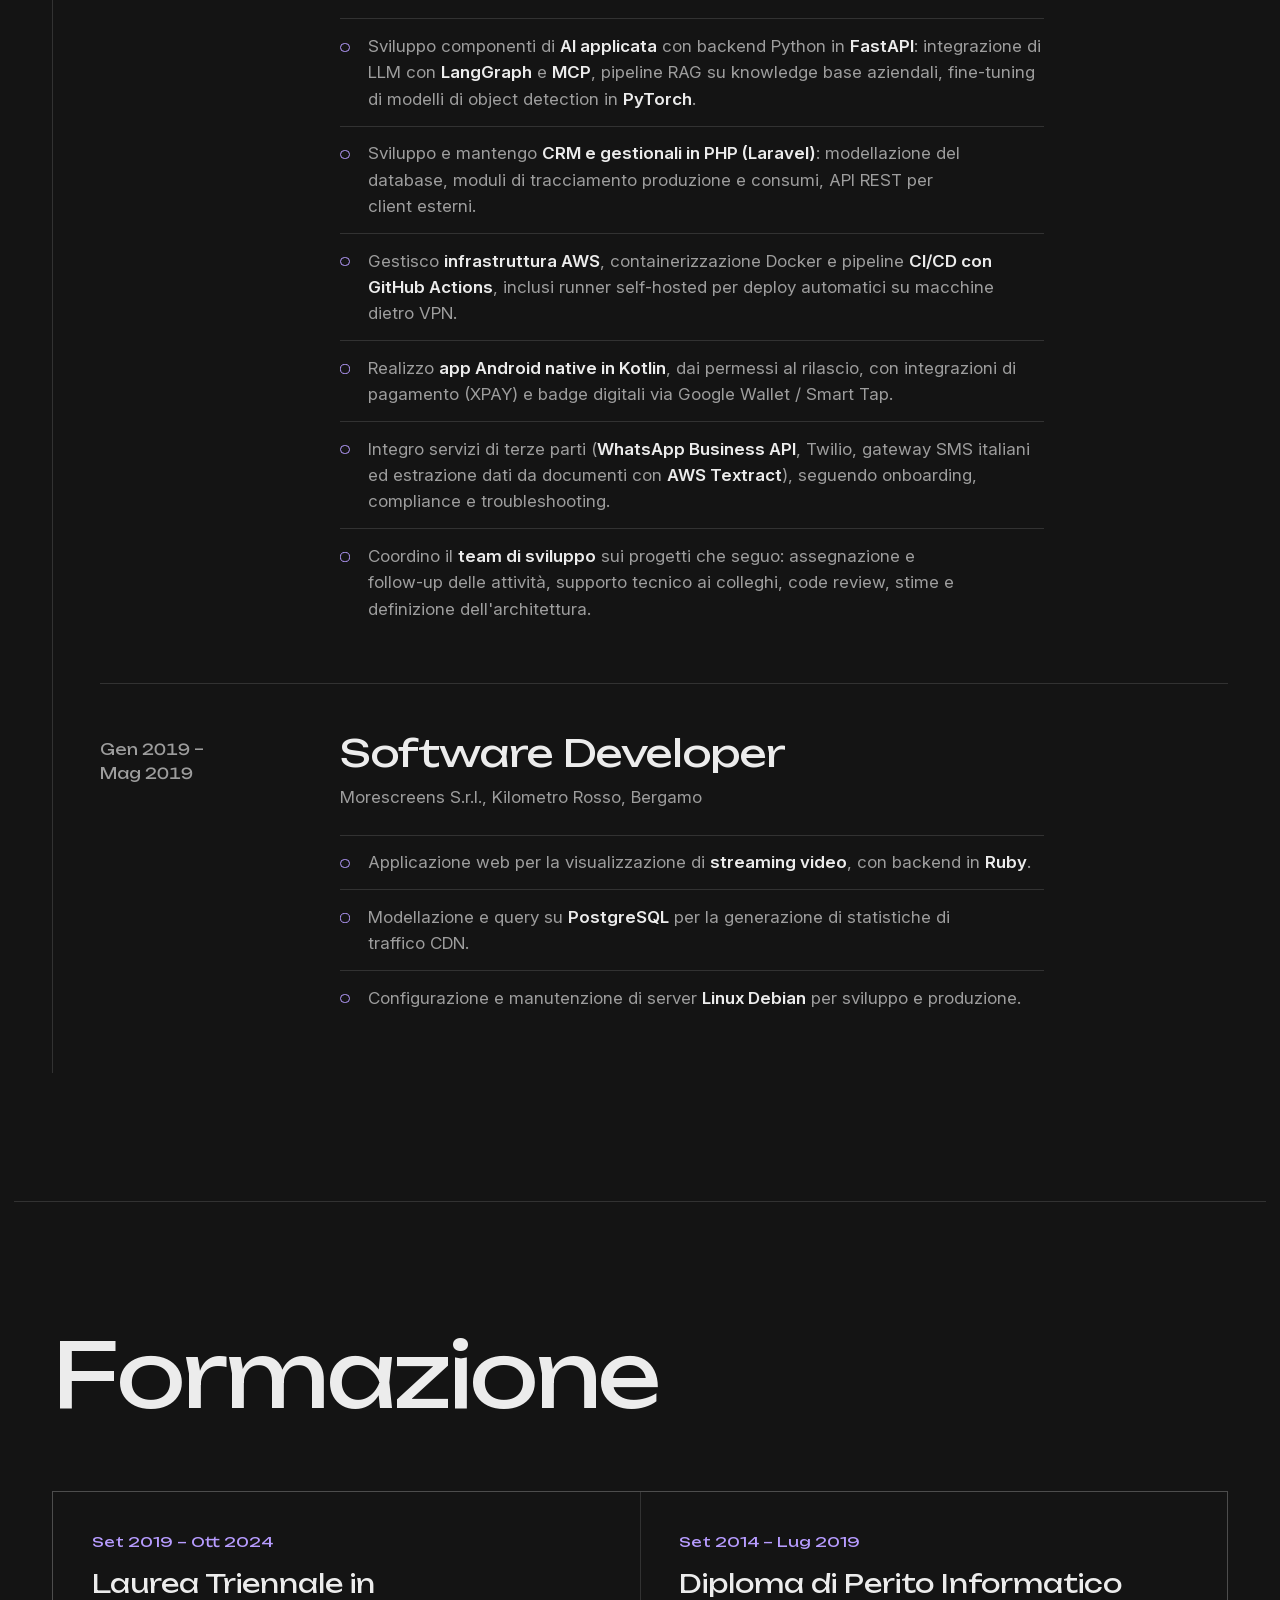
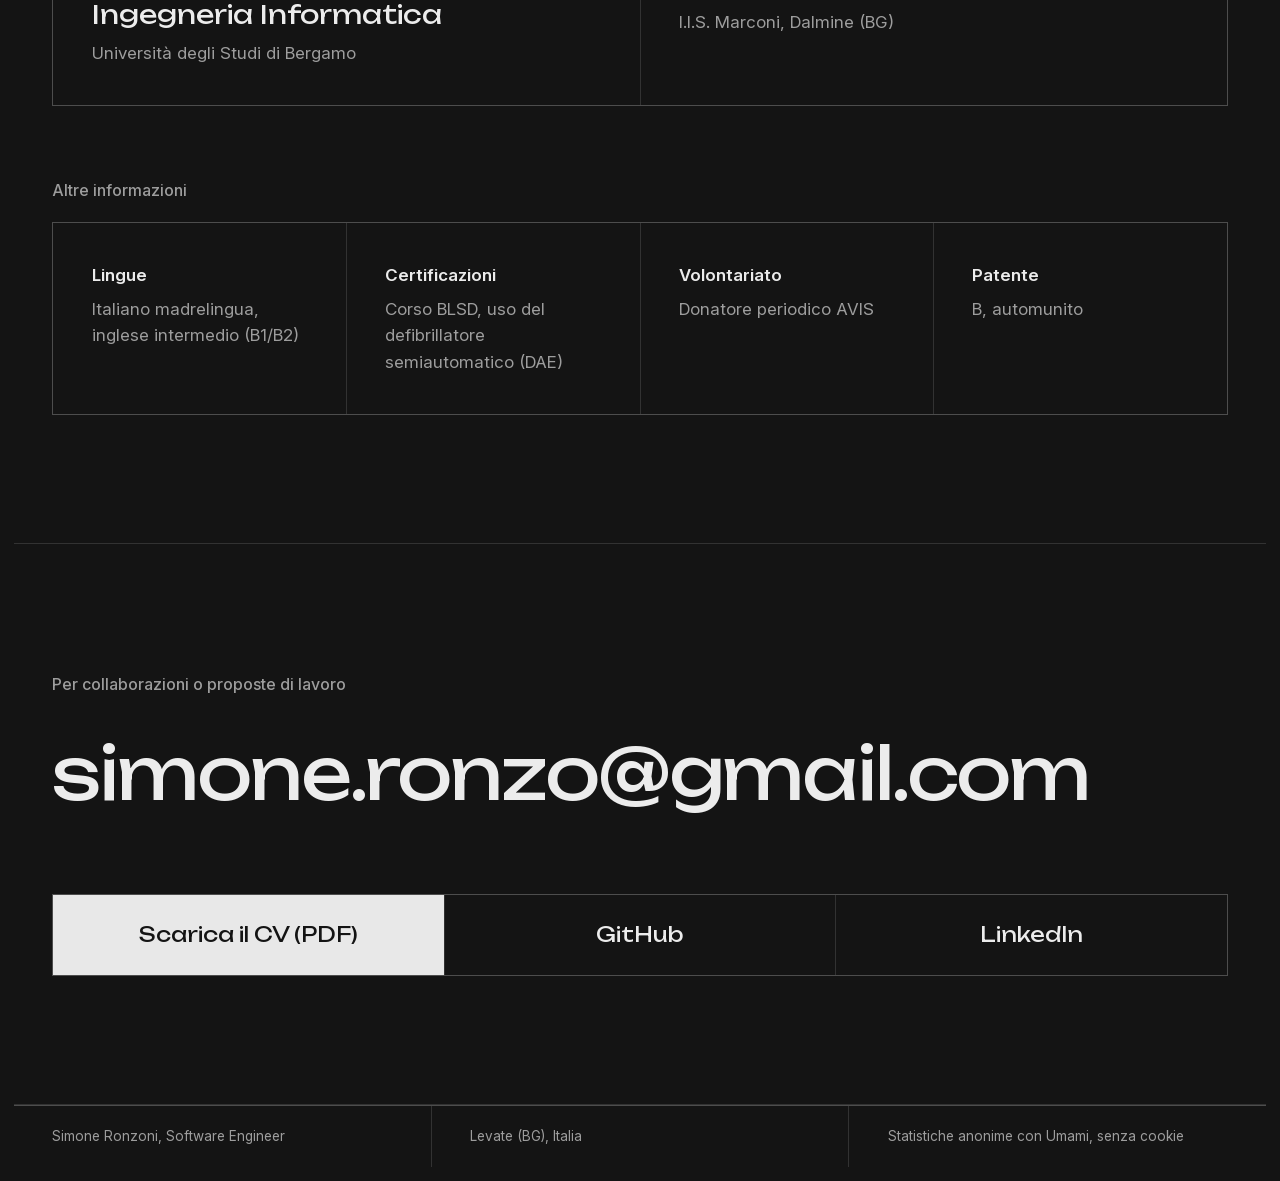
==== commit 23c11f3e: "fix header on smartphone" ====
--- a/index.html
+++ b/index.html
@@ -13,7 +13,7 @@
 <link rel="icon" href="data:image/svg+xml,%3Csvg xmlns='http://www.w3.org/2000/svg' viewBox='0 0 40 40'%3E%3Crect width='40' height='40' rx='8' fill='%23141414'/%3E%3Cg fill='none' stroke='%23ececec' stroke-width='2'%3E%3Cellipse cx='20' cy='20' rx='15' ry='6'/%3E%3Cellipse cx='20' cy='20' rx='6' ry='15'/%3E%3C/g%3E%3Ccircle cx='20' cy='20' r='3.5' fill='%23b79cff'/%3E%3C/svg%3E">
 <link rel="preload" href="assets/fonts/unbounded.woff2" as="font" type="font/woff2" crossorigin>
 <link rel="preload" href="assets/fonts/inter.woff2" as="font" type="font/woff2" crossorigin>
-<link rel="stylesheet" href="style.css?v=9">
+<link rel="stylesheet" href="style.css?v=10">
 <script>
   // Nasconde l'hero finché le animazioni non sono pronte; dopo 3 s lo mostra comunque.
   document.documentElement.className = "js";
--- a/style.css
+++ b/style.css
@@ -812,6 +812,10 @@
   }
 
   body { font-size: 16px; }
+  /* Senza cornice i due strati fissi non disegnano nulla. Vanno tolti anche per Safari 26 su iPhone:
+     colora la status bar con lo sfondo del primo elemento fisso sul bordo alto e, trovando
+     body::before (trasparente) al posto dell'header, lascerebbe vedere la pagina che scorre */
+  body::before,
   body::after { display: none; }
 
   .testata { grid-template-columns: var(--testata) minmax(0, 1fr) auto; }
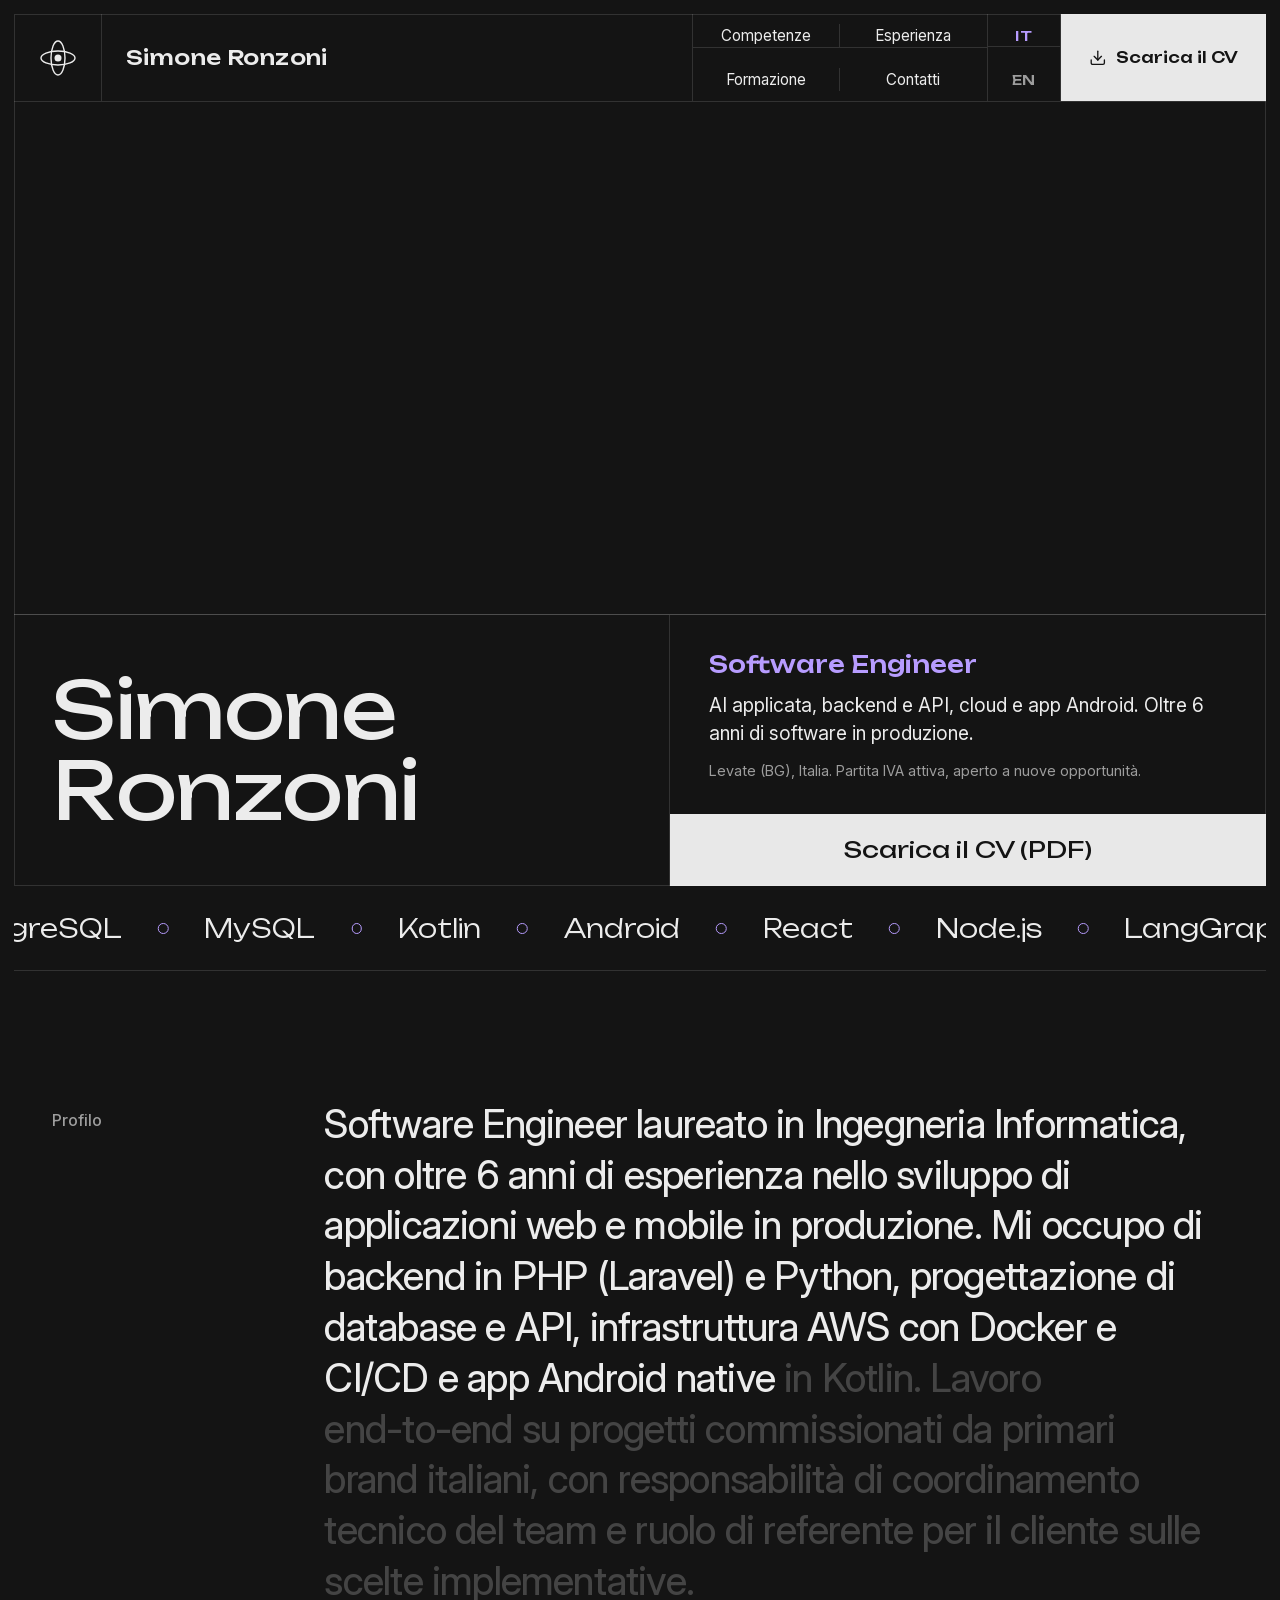
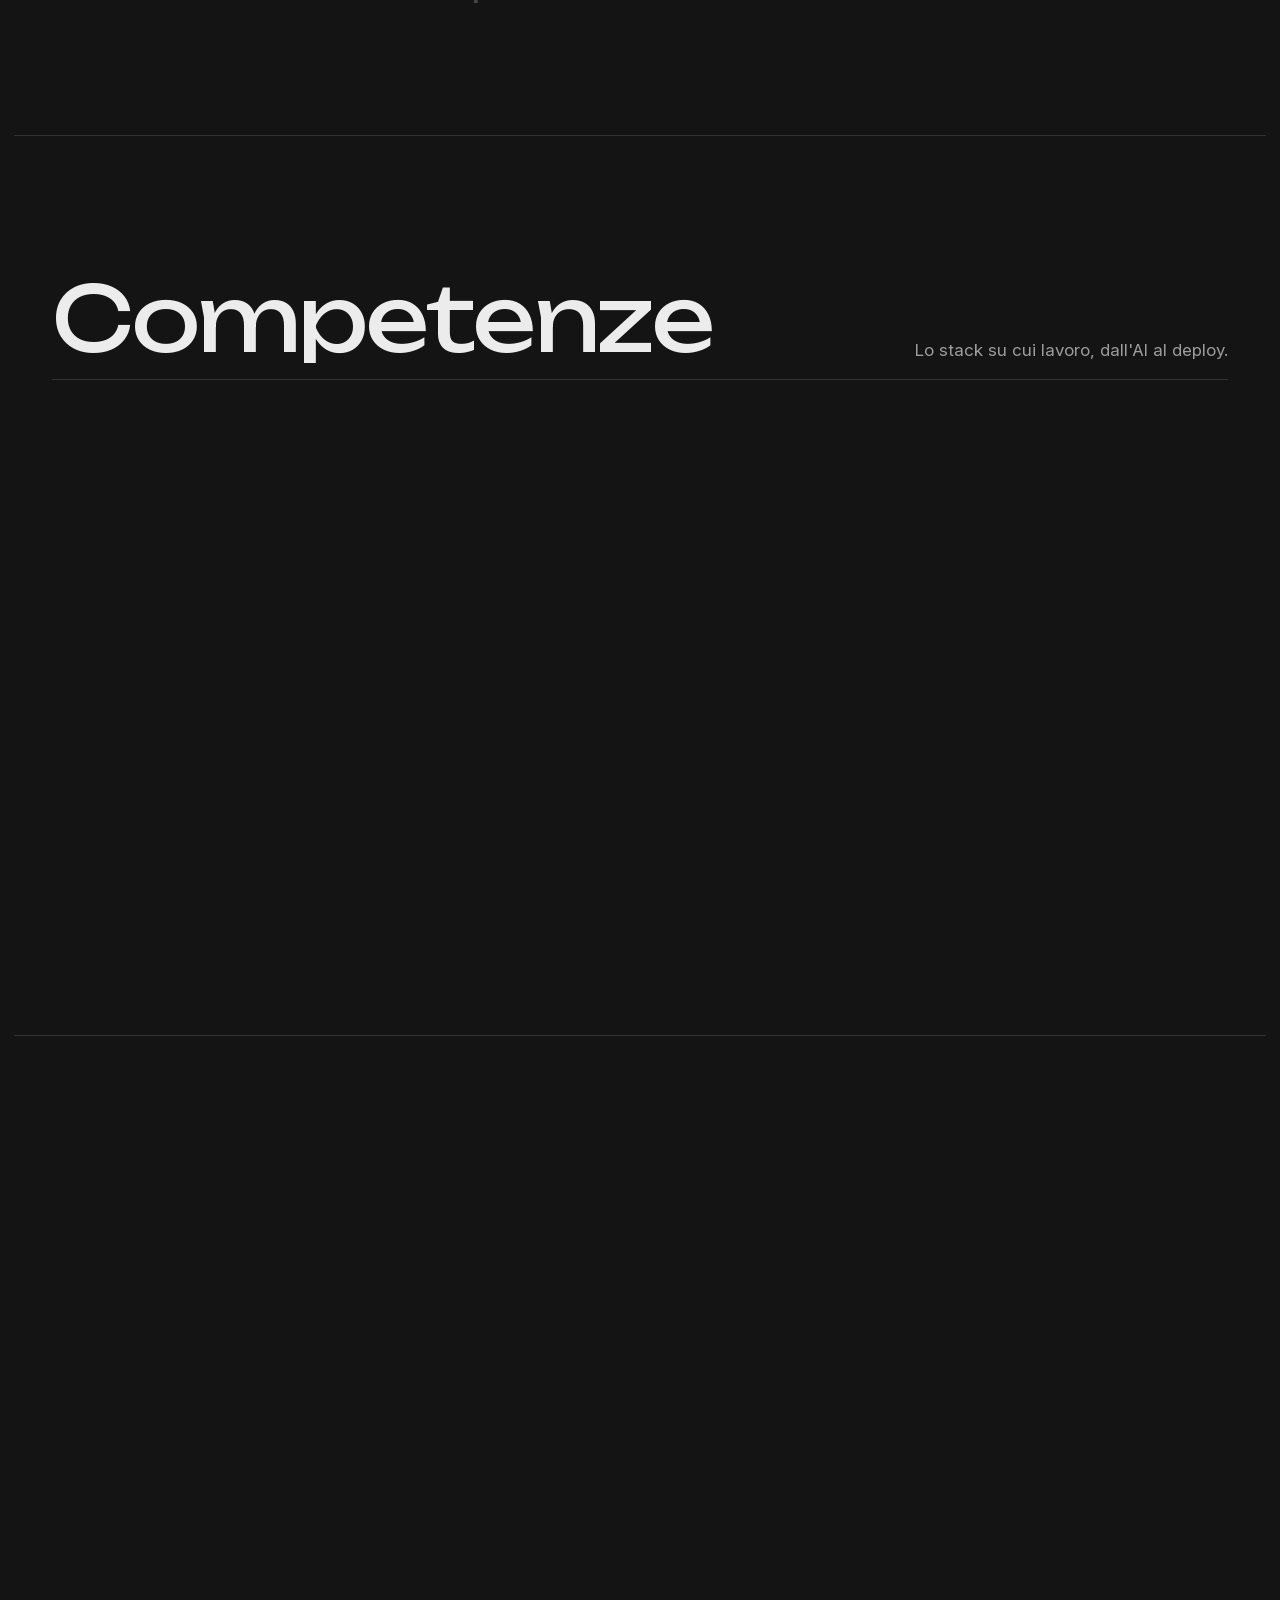
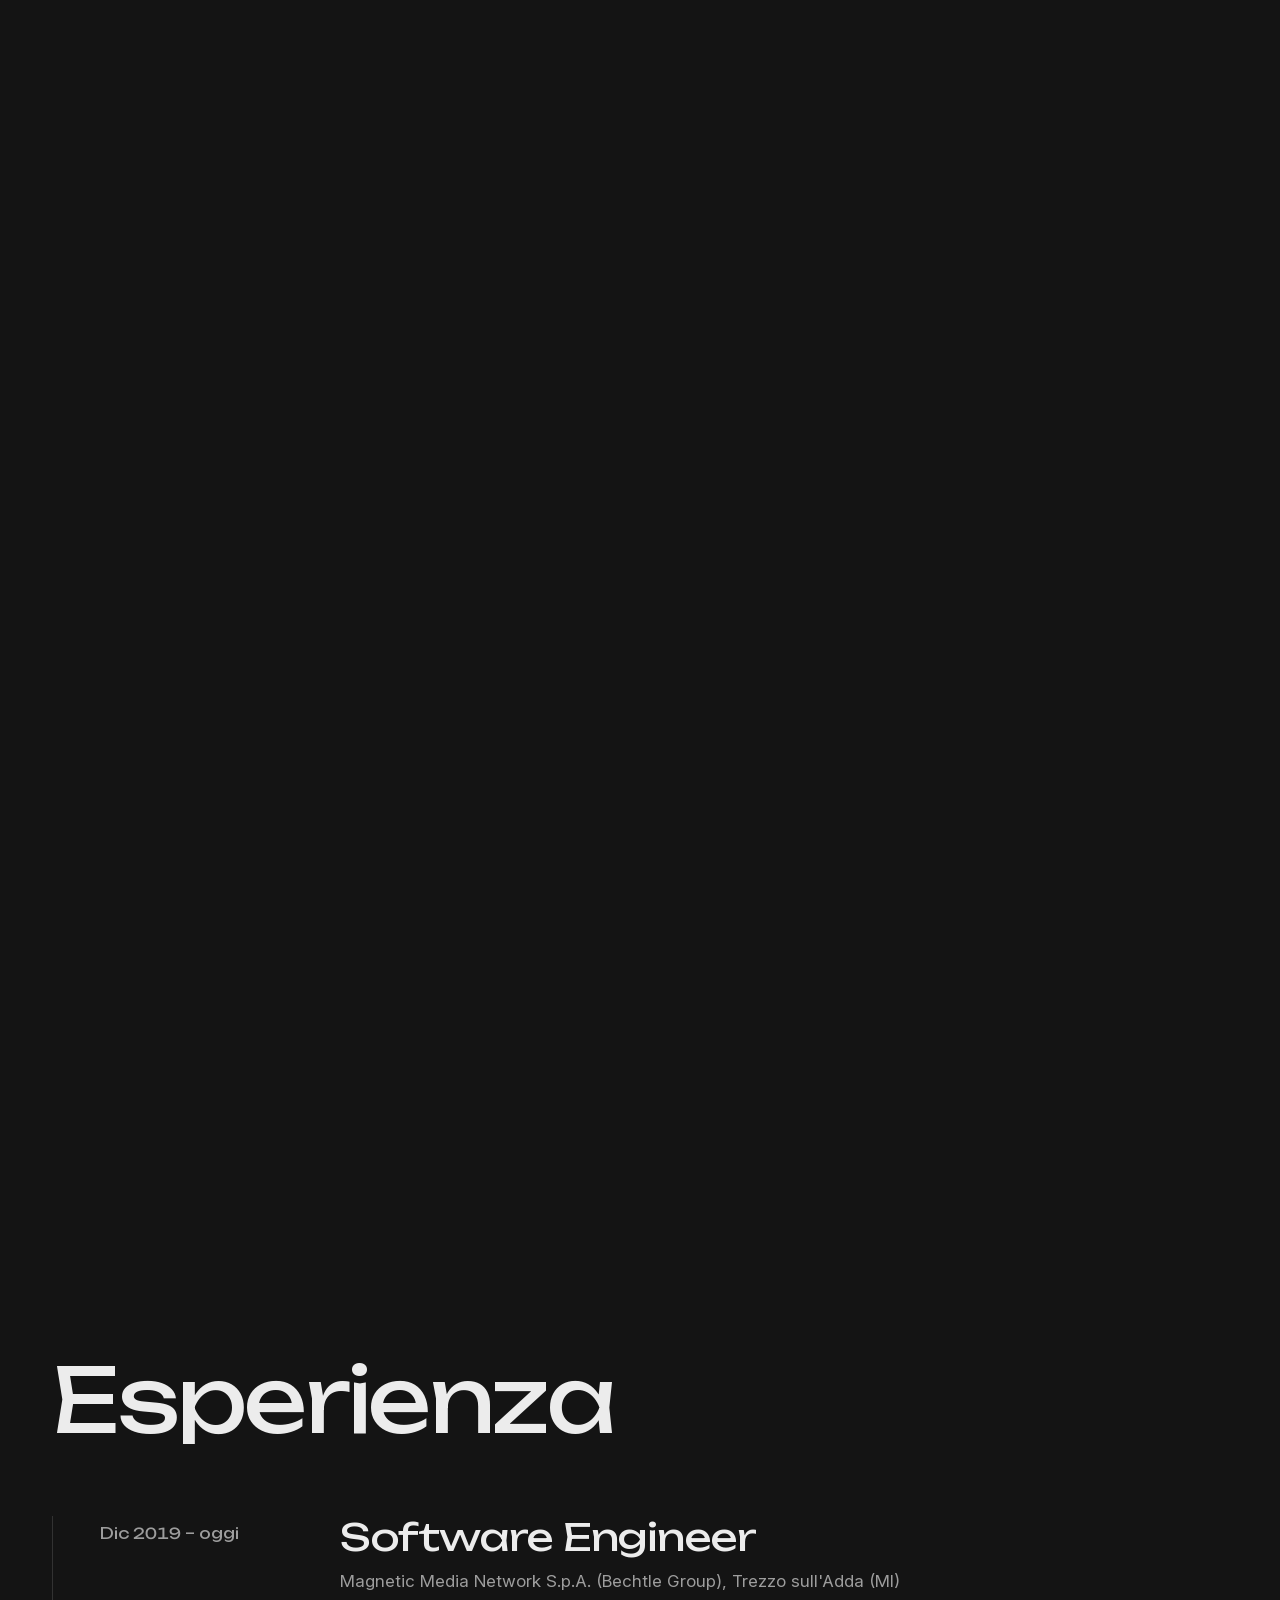
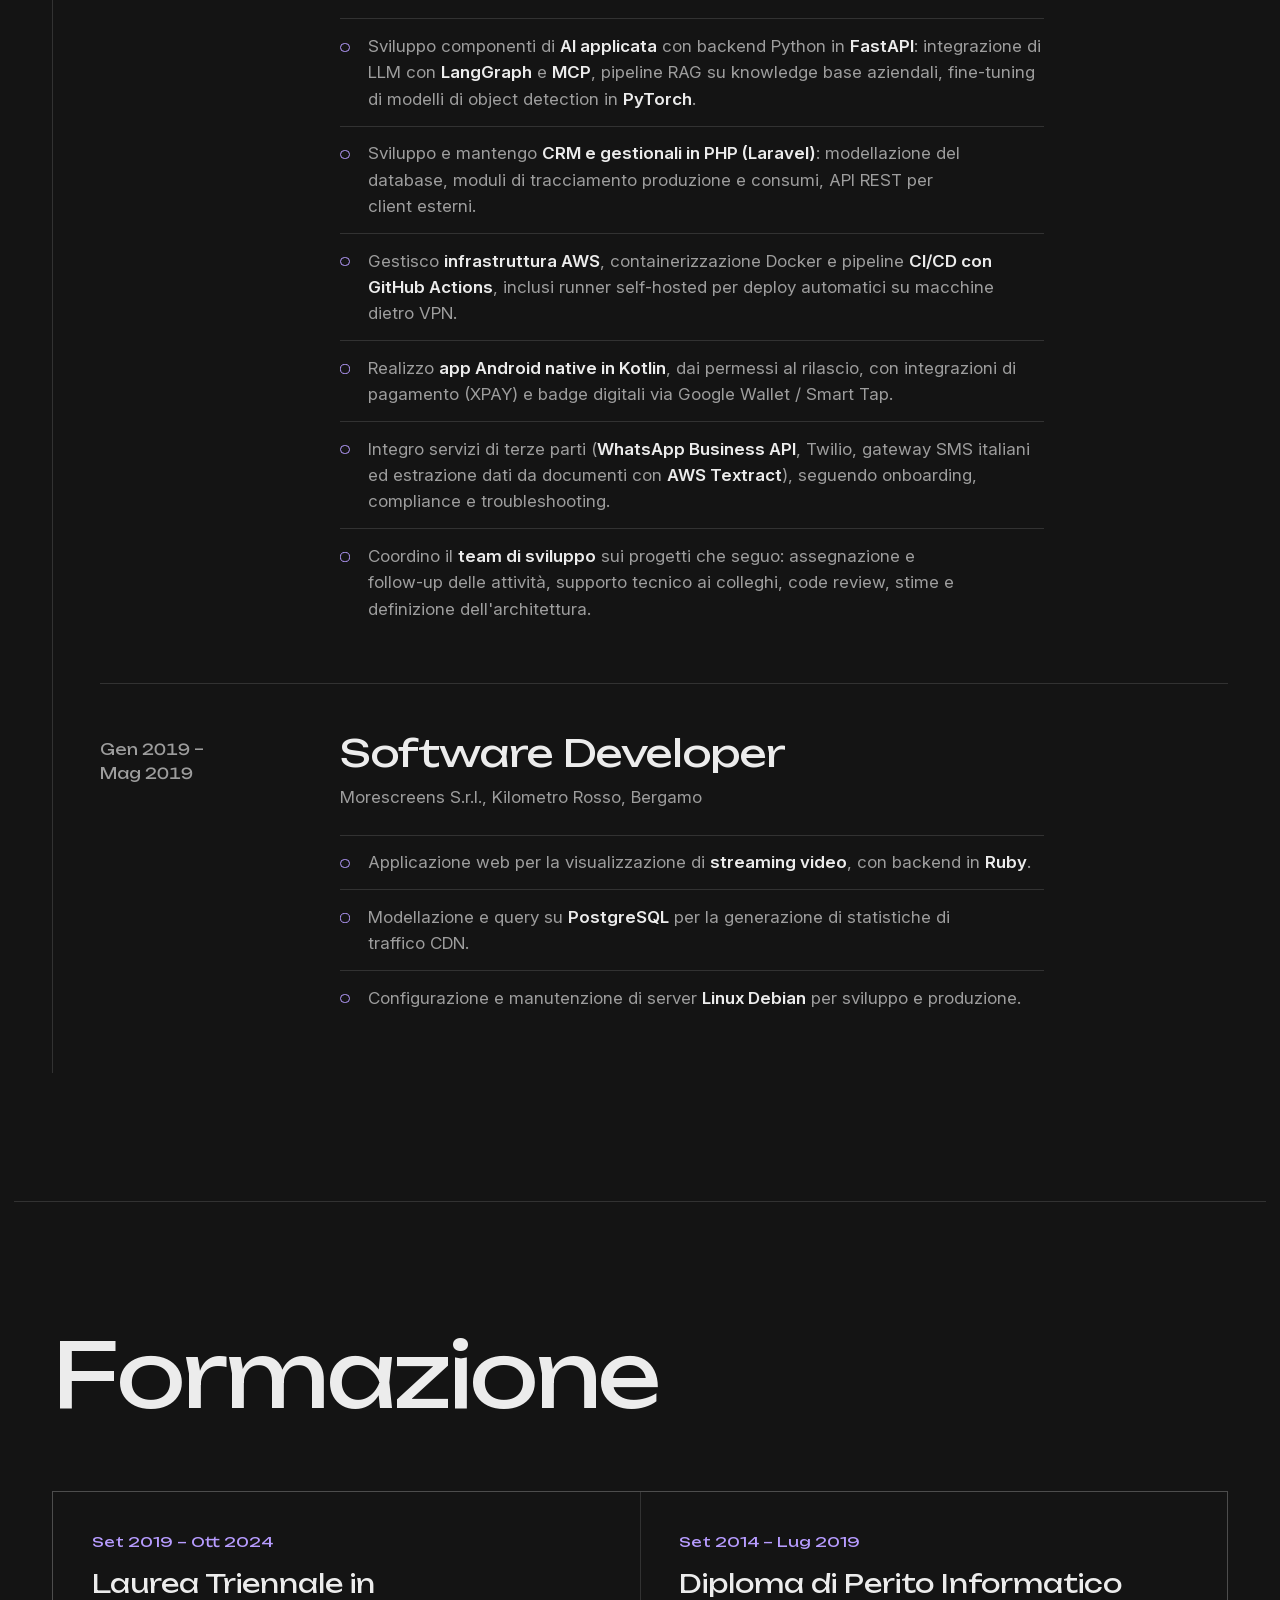
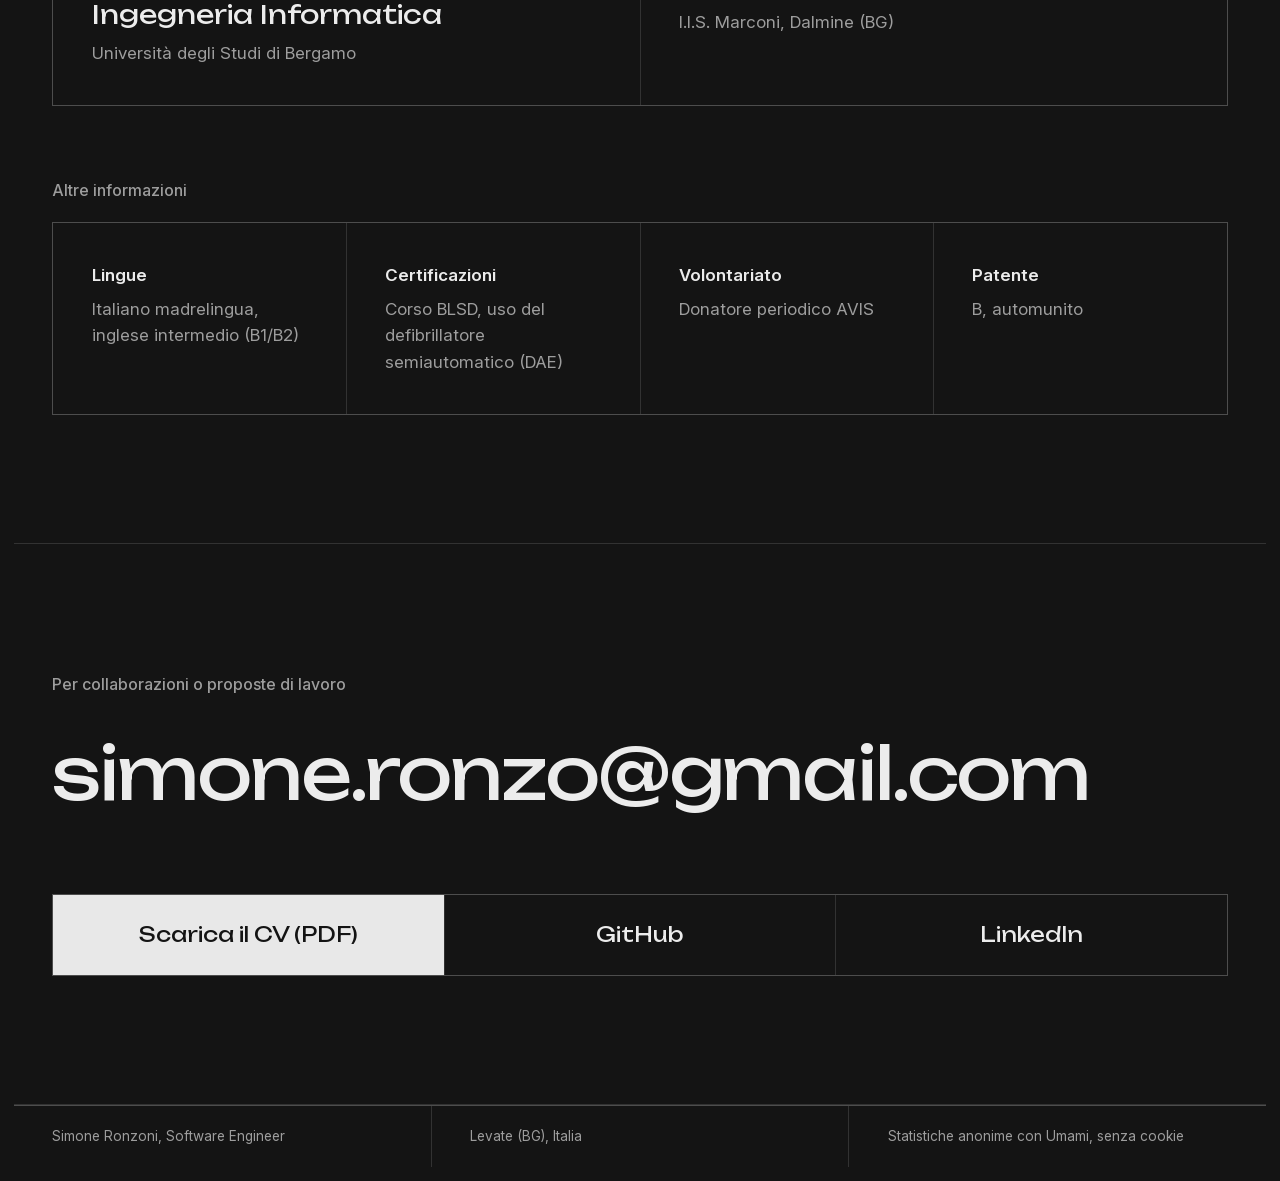
==== commit d896b7db: "update language switcher layout and styles for improved UI/UX" ====
--- a/index.html
+++ b/index.html
@@ -8,12 +8,17 @@
 <meta property="og:title" content="Simone Ronzoni — Software Engineer">
 <meta property="og:description" content="AI applicata, backend e API, cloud e app Android. Oltre 6 anni di software in produzione.">
 <meta property="og:type" content="profile">
+<meta property="og:locale" content="it_IT">
+<meta property="og:locale:alternate" content="en_GB">
+<link rel="alternate" hreflang="it" href="https://ronzosimone.github.io/curriculum-vitae/">
+<link rel="alternate" hreflang="en" href="https://ronzosimone.github.io/curriculum-vitae/en/">
+<link rel="alternate" hreflang="x-default" href="https://ronzosimone.github.io/curriculum-vitae/">
 <meta name="color-scheme" content="dark">
 <meta name="theme-color" content="#141414">
 <link rel="icon" href="data:image/svg+xml,%3Csvg xmlns='http://www.w3.org/2000/svg' viewBox='0 0 40 40'%3E%3Crect width='40' height='40' rx='8' fill='%23141414'/%3E%3Cg fill='none' stroke='%23ececec' stroke-width='2'%3E%3Cellipse cx='20' cy='20' rx='15' ry='6'/%3E%3Cellipse cx='20' cy='20' rx='6' ry='15'/%3E%3C/g%3E%3Ccircle cx='20' cy='20' r='3.5' fill='%23b79cff'/%3E%3C/svg%3E">
 <link rel="preload" href="assets/fonts/unbounded.woff2" as="font" type="font/woff2" crossorigin>
 <link rel="preload" href="assets/fonts/inter.woff2" as="font" type="font/woff2" crossorigin>
-<link rel="stylesheet" href="style.css?v=10">
+<link rel="stylesheet" href="style.css?v=12">
 <script>
   // Nasconde l'hero finché le animazioni non sono pronte; dopo 3 s lo mostra comunque.
   document.documentElement.className = "js";
@@ -38,6 +43,9 @@
     <a href="#formazione">Formazione</a>
     <a href="#contatti">Contatti</a>
   </nav>
+  <a class="testata-lingua" href="en/" hreflang="en" lang="en" aria-label="EN, English version" data-umami-event="Lingua EN">
+    <span class="attiva" lang="it" aria-hidden="true">IT</span><span aria-hidden="true">EN</span>
+  </a>
   <a class="testata-cv" href="assets/CV_Simone_Ronzoni.pdf" download target="_blank" data-umami-event="Scarica PDF">
     <svg class="testata-cv-icona" viewBox="0 0 24 24" width="18" height="18" aria-hidden="true"><path d="M21 15v4a2 2 0 0 1-2 2H5a2 2 0 0 1-2-2v-4"/><path d="m7 10 5 5 5-5"/><path d="M12 15V3"/></svg>
     <span><span class="testata-cv-extra">Scarica il </span>CV</span>
--- a/style.css
+++ b/style.css
@@ -160,7 +160,7 @@
   right: var(--cornice);
   z-index: 50;
   display: grid;
-  grid-template-columns: var(--testata) auto 1fr auto auto;
+  grid-template-columns: var(--testata) auto 1fr auto auto auto;
   height: var(--testata);
   background: var(--fondo);
   border-bottom: 1px solid var(--linea);
@@ -214,6 +214,28 @@
 .testata-nav a:nth-child(odd)  { border-right: 1px solid var(--linea); }
 .testata-nav a:nth-child(-n+2) { border-bottom: 1px solid var(--linea); }
 .testata-nav a:hover { background: var(--testo); color: var(--su-chiaro); }
+
+/* Cambio lingua: IT sopra ed EN sotto, su due righe come la navigazione. La lingua della pagina
+   è in viola; tutta la cella porta all'altra versione (index.html ↔ en/index.html) */
+.testata-lingua {
+  display: grid;
+  grid-template-rows: repeat(2, minmax(0, 1fr));
+  font-family: var(--display);
+  font-size: .85rem;
+  font-weight: 500;
+  letter-spacing: .04em;
+}
+.testata-lingua span {
+  display: flex;
+  align-items: center;
+  justify-content: center;
+  padding-inline: 1.5rem;
+  color: var(--tenue);
+  transition: background-color .3s var(--curva), color .3s var(--curva);
+}
+.testata-lingua span:first-child { border-bottom: 1px solid var(--linea); }
+.testata-lingua .attiva { color: var(--accento); }
+.testata-lingua:hover span:not(.attiva) { background: var(--testo); color: var(--su-chiaro); }
 
 .testata-cv {
   justify-content: center;
@@ -765,8 +787,22 @@
 /* ---------- Tablet ---------- */
 
 @media (max-width: 64rem) {
-  .testata-nav a { padding-inline: 1.1rem; }
+  .testata-nav a,
+  .testata-lingua span { padding-inline: 1.1rem; }
   .celle-quattro { grid-template-columns: repeat(2, minmax(0, 1fr)); }
+}
+
+/* Tablet stretti e telefono: il pulsante mostra solo "CV" e lascia spazio a navigazione e lingua;
+   "Scarica il" resta per gli screen reader */
+@media (max-width: 54rem) {
+  .testata-cv-extra {
+    position: absolute;
+    width: 1px;
+    height: 1px;
+    overflow: hidden;
+    clip: rect(0 0 0 0);
+    white-space: nowrap;
+  }
 }
 
 /* ---------- Mobile ---------- */
@@ -818,29 +854,28 @@
   body::before,
   body::after { display: none; }
 
-  .testata { grid-template-columns: var(--testata) minmax(0, 1fr) auto; }
+  .testata { grid-template-columns: var(--testata) minmax(0, 1fr) auto auto; }
   .testata-nav { display: none; }
+  /* Blocco e non flex: text-overflow mette i puntini solo se il testo è diretto figlio di un blocco */
   .testata-nome {
+    display: block;
     min-width: 0;
-    padding-inline: 1rem;
+    padding-inline: .85rem;
     overflow: hidden;
     font-size: .95rem;
+    line-height: var(--testata);
     text-overflow: ellipsis;
   }
+  /* Senza navigazione la lingua sta subito dopo il nome, che non ha bordo a destra */
+  .testata-lingua {
+    border-left: 1px solid var(--linea);
+    font-size: .78rem;
+  }
+  .testata-lingua span { padding-inline: .75rem; }
   .testata-cv {
     gap: .45rem;
-    padding-inline: 1.1rem;
+    padding-inline: 1rem;
     font-size: .9rem;
-  }
-
-  /* Sul telefono il pulsante mostra solo "CV": "Scarica il" resta per gli screen reader */
-  .testata-cv-extra {
-    position: absolute;
-    width: 1px;
-    height: 1px;
-    overflow: hidden;
-    clip: rect(0 0 0 0);
-    white-space: nowrap;
   }
 
   /* Hero più compatto: nome, descrizione e pulsante stanno nella prima schermata */
@@ -879,10 +914,19 @@
   .contatti-email-riga { margin-bottom: 2.5rem; }
 }
 
-/* Telefoni molto stretti (320px): il nome deve stare accanto al pulsante */
+/* Telefoni stretti (360-384px): nome, lingua e pulsante devono stare nella stessa riga */
+@media (max-width: 24rem) {
+  .testata-nome { padding-inline: .7rem; font-size: .86rem; }
+  .testata-lingua span { padding-inline: .65rem; }
+  .testata-cv { padding-inline: .85rem; }
+}
+
+/* Telefoni molto stretti (320px): anche la cella del logo si stringe */
 @media (max-width: 22.4rem) {
-  .testata-nome { padding-inline: .8rem; font-size: .82rem; }
-  .testata-cv { padding-inline: .9rem; }
+  .testata { grid-template-columns: 3.25rem minmax(0, 1fr) auto auto; }
+  .testata-nome { padding-inline: .55rem; font-size: .78rem; }
+  .testata-lingua span { padding-inline: .5rem; }
+  .testata-cv { padding-inline: .65rem; }
 }
 
 /* ---------- Movimento ridotto ---------- */
